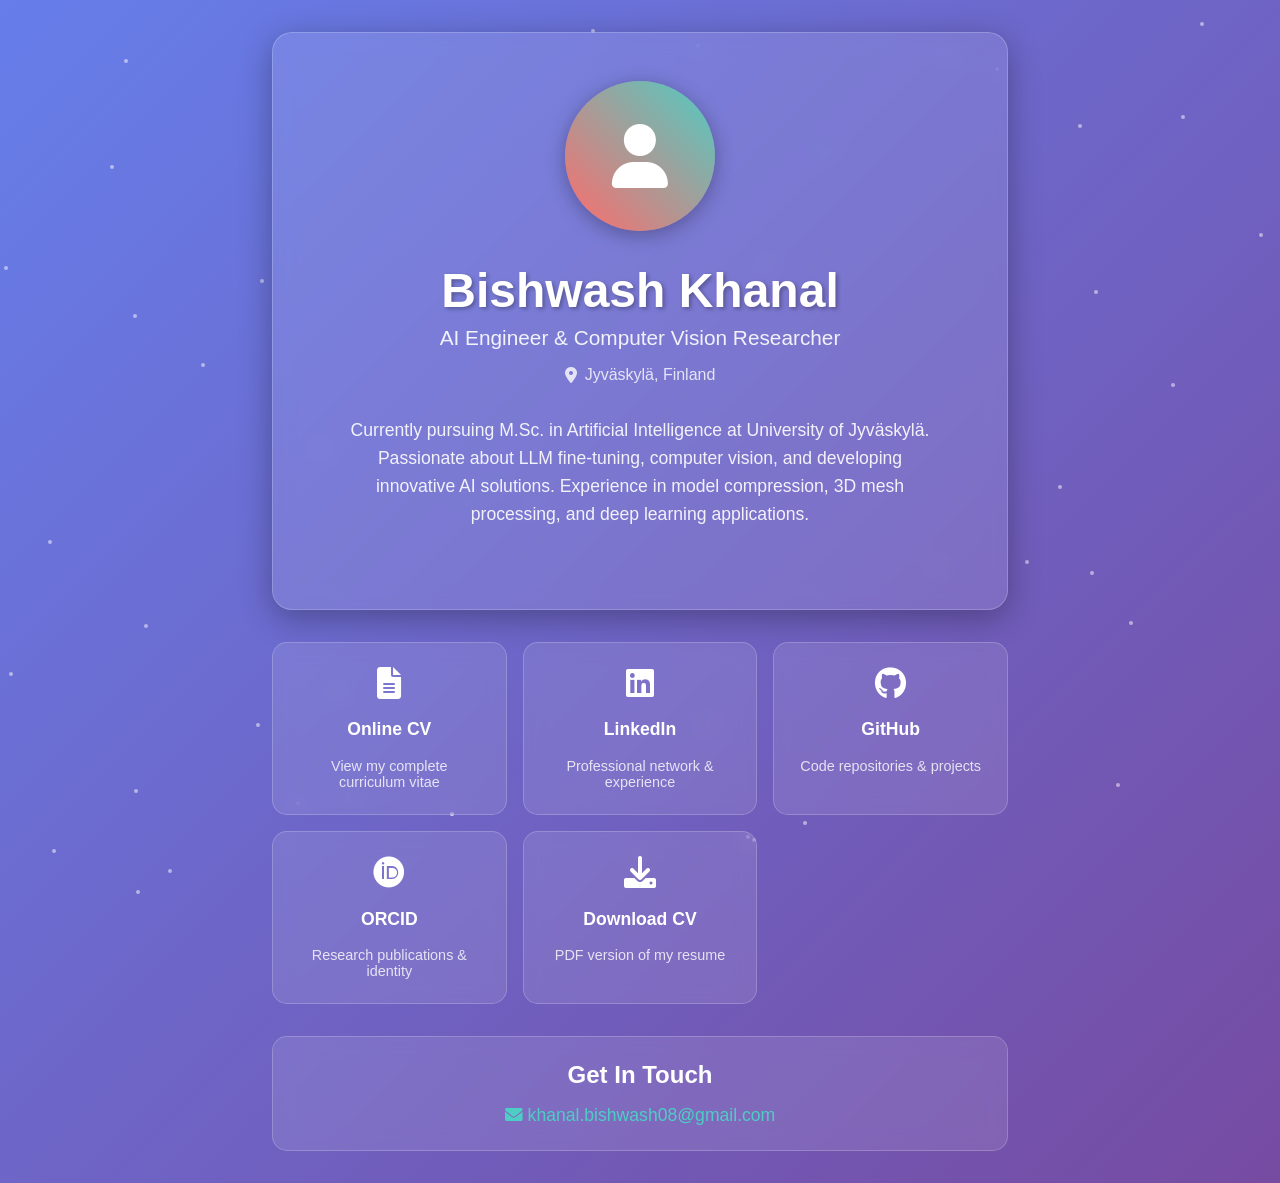
==== index.html @ d3402731 "added files for website" ====
<!DOCTYPE html>
<html lang="en">
<head>
    <meta charset="UTF-8">
    <meta name="viewport" content="width=device-width, initial-scale=1.0">
    <title>Bishwash Khanal - AI Engineer & Researcher</title>
    <link href="https://cdnjs.cloudflare.com/ajax/libs/font-awesome/6.0.0/css/all.min.css" rel="stylesheet">
    <style>
        * {
            margin: 0;
            padding: 0;
            box-sizing: border-box;
        }

        body {
            font-family: 'Segoe UI', Tahoma, Geneva, Verdana, sans-serif;
            background: linear-gradient(135deg, #667eea 0%, #764ba2 100%);
            min-height: 100vh;
            display: flex;
            align-items: center;
            justify-content: center;
            color: white;
        }

        .container {
            max-width: 800px;
            width: 90%;
            text-align: center;
            padding: 2rem;
        }

        .profile-section {
            background: rgba(255, 255, 255, 0.1);
            backdrop-filter: blur(10px);
            border-radius: 20px;
            padding: 3rem 2rem;
            border: 1px solid rgba(255, 255, 255, 0.2);
            box-shadow: 0 8px 32px rgba(0, 0, 0, 0.3);
            margin-bottom: 2rem;
            animation: fadeInUp 0.8s ease-out;
        }

        @keyframes fadeInUp {
            from {
                opacity: 0;
                transform: translateY(30px);
            }
            to {
                opacity: 1;
                transform: translateY(0);
            }
        }

        .profile-image {
            width: 150px;
            height: 150px;
            border-radius: 50%;
            margin: 0 auto 2rem;
            background: linear-gradient(45deg, #ff6b6b, #4ecdc4);
            display: flex;
            align-items: center;
            justify-content: center;
            font-size: 4rem;
            color: white;
            box-shadow: 0 4px 20px rgba(0, 0, 0, 0.3);
        }

        h1 {
            font-size: 3rem;
            margin-bottom: 0.5rem;
            font-weight: 700;
            text-shadow: 2px 2px 4px rgba(0, 0, 0, 0.3);
        }

        .title {
            font-size: 1.3rem;
            margin-bottom: 1rem;
            opacity: 0.9;
            font-weight: 300;
        }

        .location {
            font-size: 1rem;
            opacity: 0.8;
            margin-bottom: 2rem;
            display: flex;
            align-items: center;
            justify-content: center;
            gap: 0.5rem;
        }

        .description {
            font-size: 1.1rem;
            line-height: 1.6;
            margin-bottom: 2rem;
            opacity: 0.9;
            max-width: 600px;
            margin-left: auto;
            margin-right: auto;
        }

        .links-grid {
            display: grid;
            grid-template-columns: repeat(auto-fit, minmax(200px, 1fr));
            gap: 1rem;
            margin-top: 2rem;
        }

        .link-card {
            background: rgba(255, 255, 255, 0.1);
            backdrop-filter: blur(10px);
            border-radius: 15px;
            padding: 1.5rem;
            text-decoration: none;
            color: white;
            border: 1px solid rgba(255, 255, 255, 0.2);
            transition: all 0.3s ease;
            display: flex;
            flex-direction: column;
            align-items: center;
            gap: 0.8rem;
            position: relative;
            overflow: hidden;
        }

        .link-card::before {
            content: '';
            position: absolute;
            top: 0;
            left: -100%;
            width: 100%;
            height: 100%;
            background: linear-gradient(90deg, transparent, rgba(255, 255, 255, 0.1), transparent);
            transition: left 0.5s ease;
        }

        .link-card:hover::before {
            left: 100%;
        }

        .link-card:hover {
            transform: translateY(-5px);
            box-shadow: 0 12px 40px rgba(0, 0, 0, 0.4);
            border-color: rgba(255, 255, 255, 0.4);
        }

        .link-icon {
            font-size: 2rem;
            margin-bottom: 0.5rem;
        }

        .link-title {
            font-size: 1.1rem;
            font-weight: 600;
            margin-bottom: 0.3rem;
        }

        .link-description {
            font-size: 0.9rem;
            opacity: 0.8;
            text-align: center;
        }

        .contact-section {
            background: rgba(255, 255, 255, 0.1);
            backdrop-filter: blur(10px);
            border-radius: 15px;
            padding: 1.5rem;
            border: 1px solid rgba(255, 255, 255, 0.2);
            animation: fadeInUp 0.8s ease-out 0.2s both;
            margin-top: 2rem;
        }

        .contact-title {
            font-size: 1.5rem;
            margin-bottom: 1rem;
            font-weight: 600;
        }

        .email-link {
            color: #4ecdc4;
            text-decoration: none;
            font-size: 1.1rem;
            font-weight: 500;
            transition: color 0.3s ease;
        }

        .email-link:hover {
            color: #ff6b6b;
        }

        .particles {
            position: fixed;
            top: 0;
            left: 0;
            width: 100%;
            height: 100%;
            pointer-events: none;
            z-index: -1;
        }

        .particle {
            position: absolute;
            width: 4px;
            height: 4px;
            background: rgba(255, 255, 255, 0.5);
            border-radius: 50%;
            animation: float 6s infinite ease-in-out;
        }

        @keyframes float {
            0%, 100% { transform: translateY(0px) rotate(0deg); opacity: 1; }
            50% { transform: translateY(-20px) rotate(180deg); opacity: 0.5; }
        }

        @media (max-width: 768px) {
            h1 { font-size: 2.5rem; }
            .title { font-size: 1.1rem; }
            .profile-section { padding: 2rem 1.5rem; }
            .links-grid { grid-template-columns: 1fr; }
        }
    </style>
</head>
<body>
    <div class="particles" id="particles"></div>
    
    <div class="container">
        <div class="profile-section">
            <div class="profile-image">
                <i class="fas fa-user"></i>
            </div>
            <h1>Bishwash Khanal</h1>
            <div class="title">AI Engineer & Computer Vision Researcher</div>
            <div class="location">
                <i class="fas fa-map-marker-alt"></i>
                Jyväskylä, Finland
            </div>
            <div class="description">
                Currently pursuing M.Sc. in Artificial Intelligence at University of Jyväskylä. 
                Passionate about LLM fine-tuning, computer vision, and developing innovative AI solutions. 
                Experience in model compression, 3D mesh processing, and deep learning applications.
            </div>
        </div>

        <div class="links-grid">
            <a href="cv.html" class="link-card">
                <i class="fas fa-file-alt link-icon"></i>
                <div class="link-title">Online CV</div>
                <div class="link-description">View my complete curriculum vitae</div>
            </a>

            <a href="https://www.linkedin.com/in/khanal-bishwash/" class="link-card" target="_blank">
                <i class="fab fa-linkedin link-icon"></i>
                <div class="link-title">LinkedIn</div>
                <div class="link-description">Professional network & experience</div>
            </a>

            <a href="https://github.com/bkhanal-11" class="link-card" target="_blank">
                <i class="fab fa-github link-icon"></i>
                <div class="link-title">GitHub</div>
                <div class="link-description">Code repositories & projects</div>
            </a>

            <a href="https://orcid.org/0009-0008-6972-4660/" class="link-card" target="_blank">
                <i class="fab fa-orcid link-icon"></i>
                <div class="link-title">ORCID</div>
                <div class="link-description">Research publications & identity</div>
            </a>

            <a href="cv.pdf" class="link-card" download>
                <i class="fas fa-download link-icon"></i>
                <div class="link-title">Download CV</div>
                <div class="link-description">PDF version of my resume</div>
            </a>
        </div>

        <div class="contact-section">
            <div class="contact-title">Get In Touch</div>
            <a href="mailto:khanal.bishwash08@gmail.com" class="email-link">
                <i class="fas fa-envelope"></i> khanal.bishwash08@gmail.com
            </a>
        </div>
    </div>

    <script>
        // Create floating particles
        function createParticles() {
            const particlesContainer = document.getElementById('particles');
            const particleCount = 50;

            for (let i = 0; i < particleCount; i++) {
                const particle = document.createElement('div');
                particle.className = 'particle';
                particle.style.left = Math.random() * 100 + '%';
                particle.style.top = Math.random() * 100 + '%';
                particle.style.animationDelay = Math.random() * 6 + 's';
                particle.style.animationDuration = (Math.random() * 3 + 3) + 's';
                particlesContainer.appendChild(particle);
            }
        }

        // Add smooth scrolling and animations
        document.addEventListener('DOMContentLoaded', function() {
            createParticles();
            
            // Add hover effects to cards
            const cards = document.querySelectorAll('.link-card');
            cards.forEach(card => {
                card.addEventListener('mouseenter', function() {
                    this.style.transform = 'translateY(-8px) scale(1.02)';
                });
                
                card.addEventListener('mouseleave', function() {
                    this.style.transform = 'translateY(0) scale(1)';
                });
            });
        });
    </script>
</body>
</html>
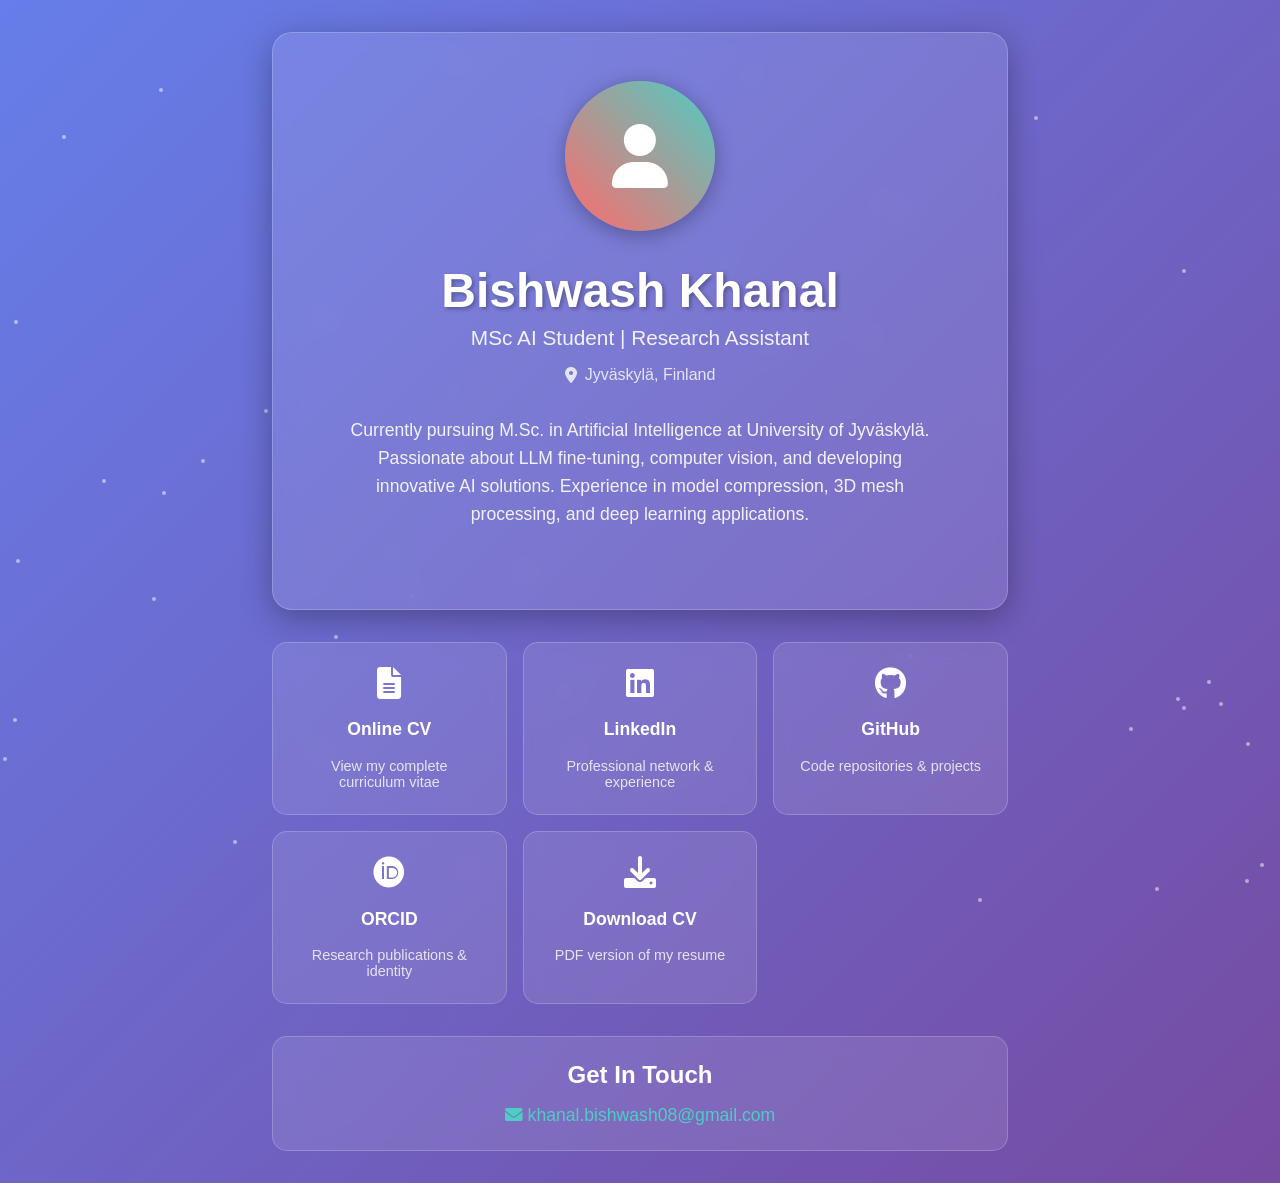
==== commit 1d47f600: "update as of jan26" ====
--- a/index.html
+++ b/index.html
@@ -230,7 +230,7 @@
                 <i class="fas fa-user"></i>
             </div>
             <h1>Bishwash Khanal</h1>
-            <div class="title">AI Engineer & Computer Vision Researcher</div>
+            <div class="title">MSc AI Student | Research Assistant</div>
             <div class="location">
                 <i class="fas fa-map-marker-alt"></i>
                 Jyväskylä, Finland
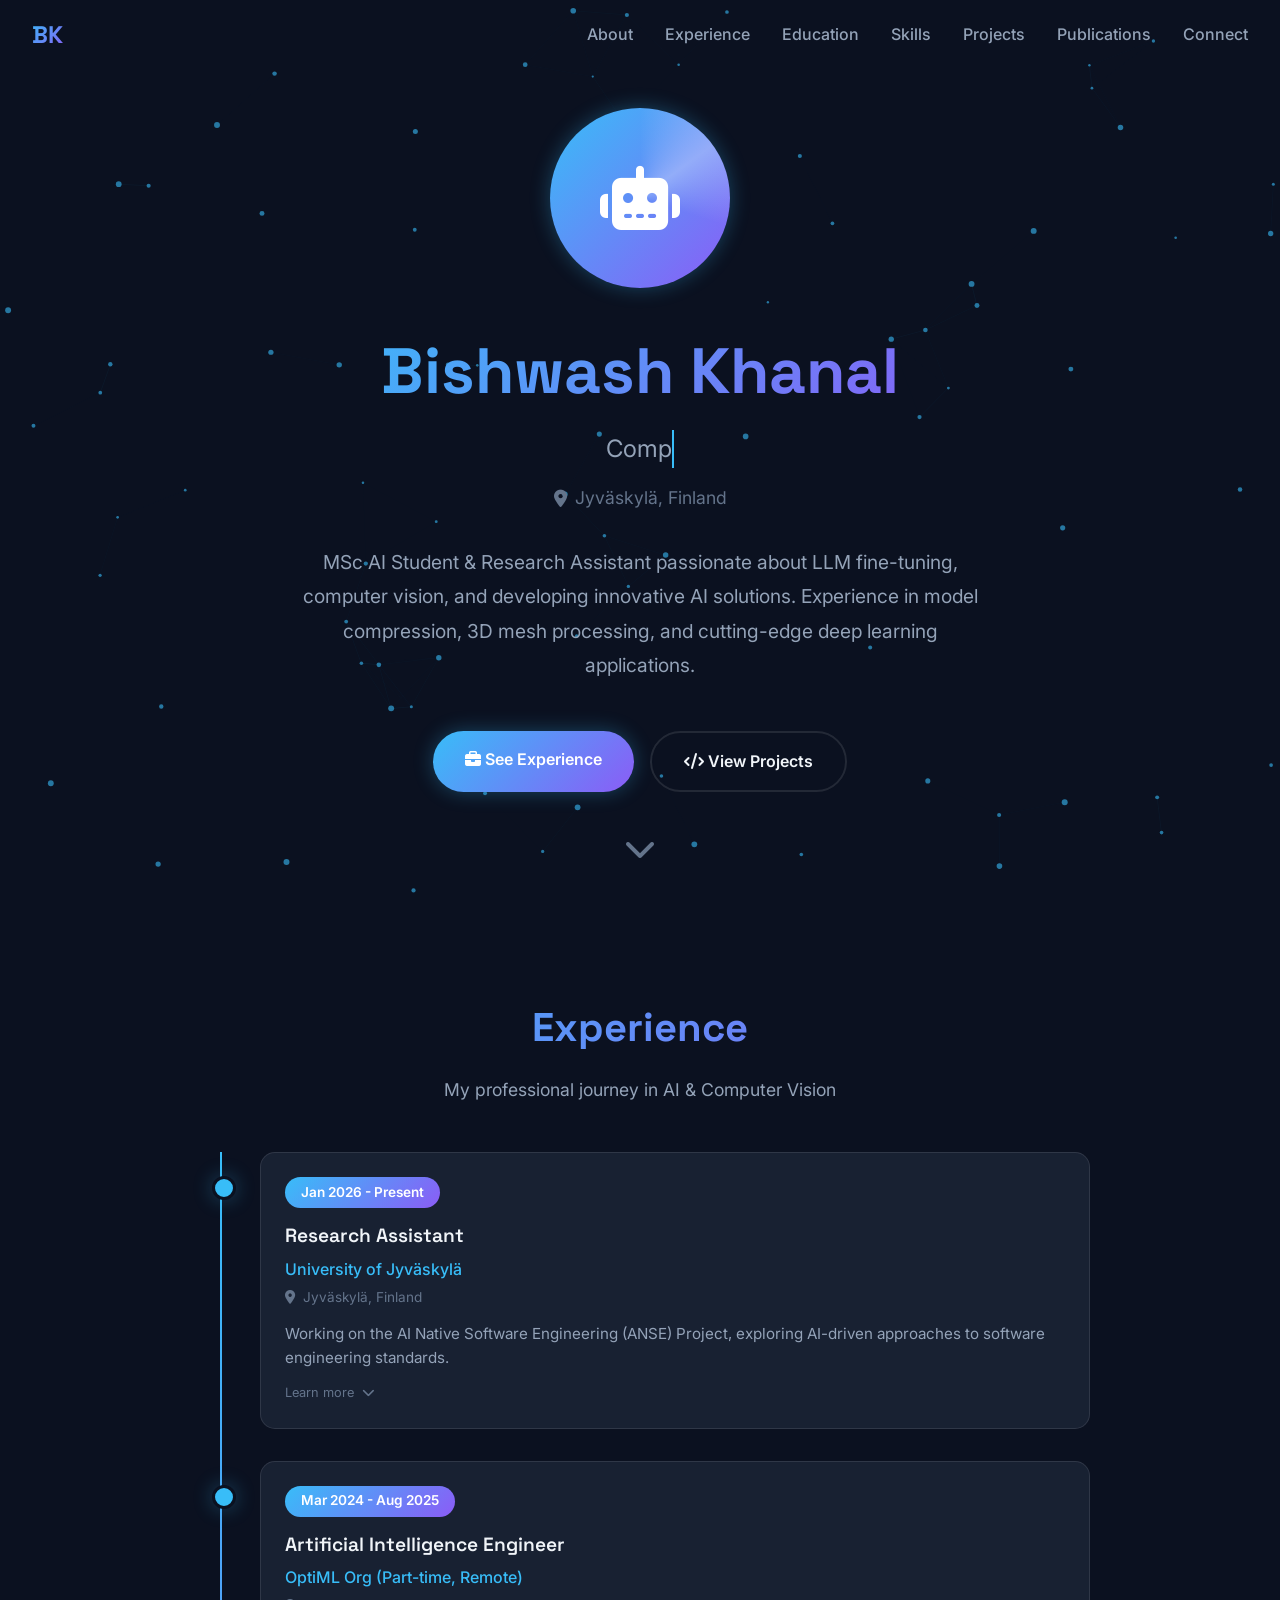
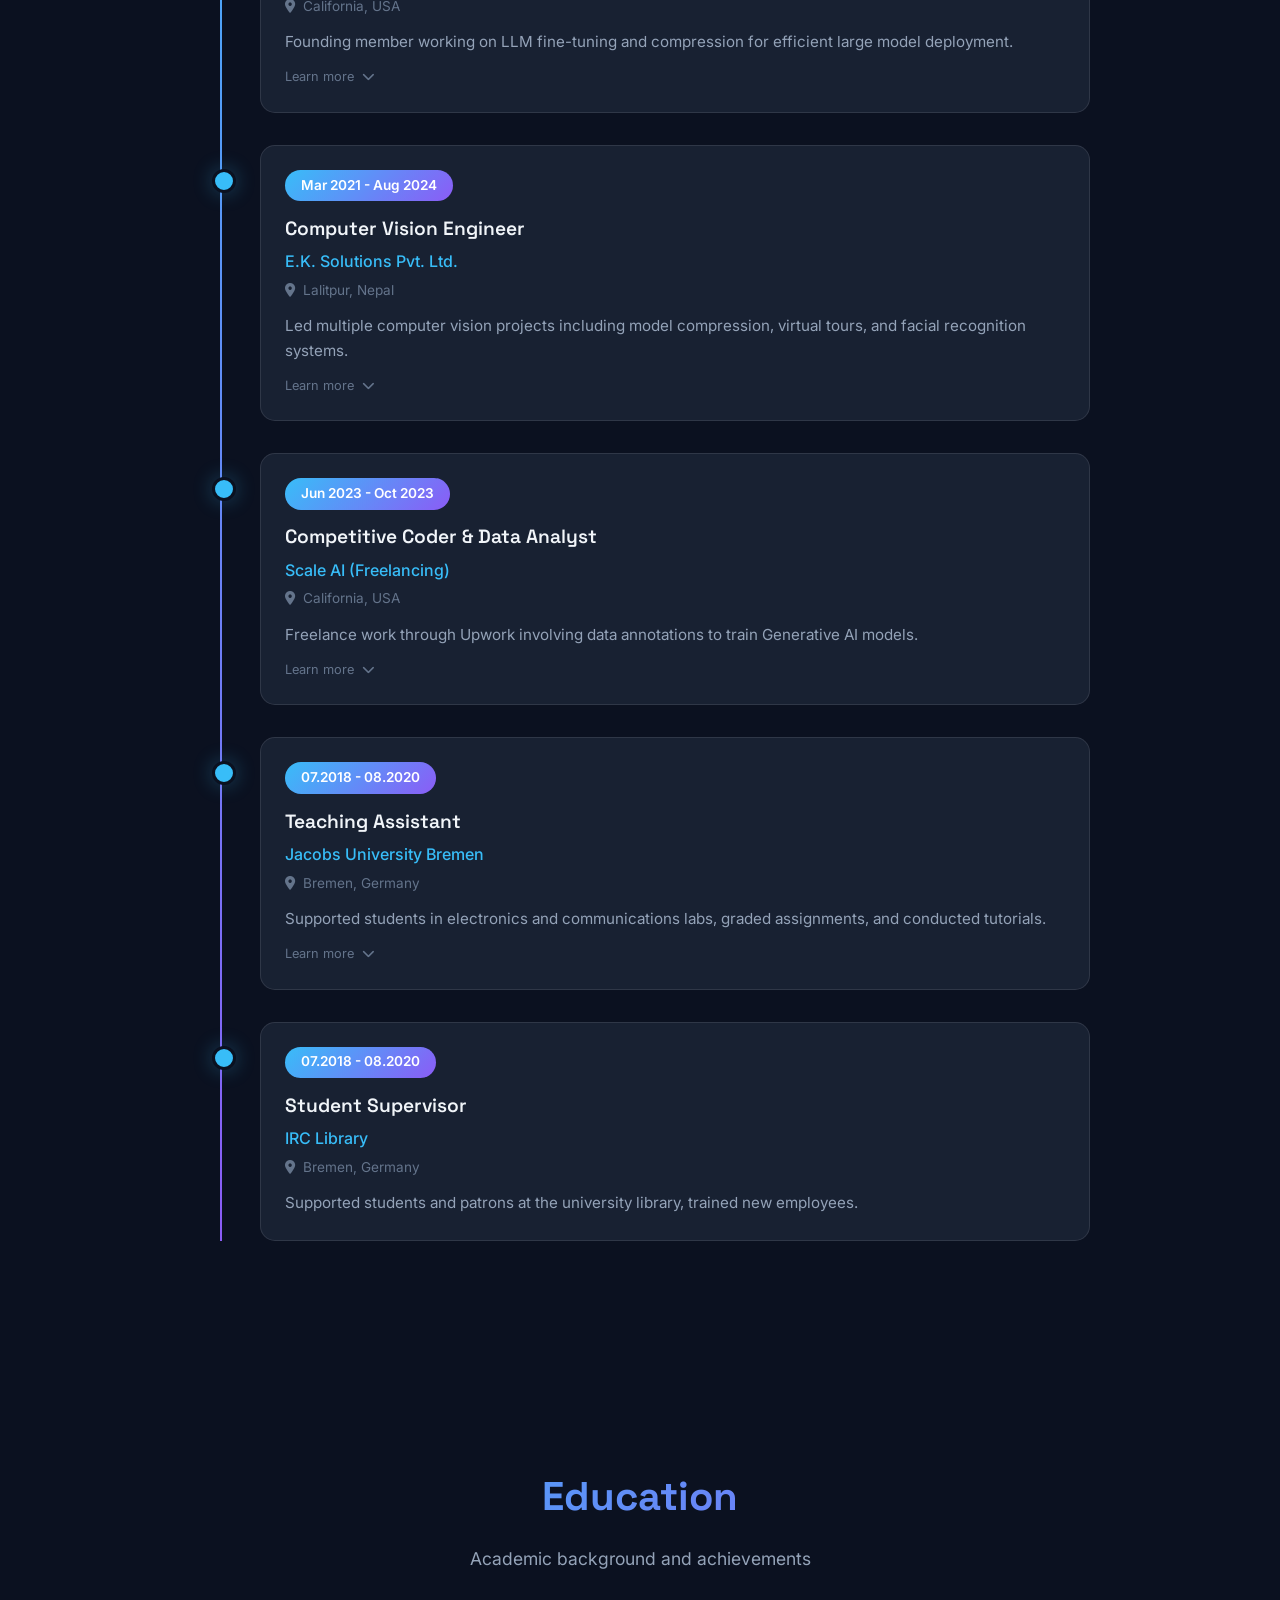
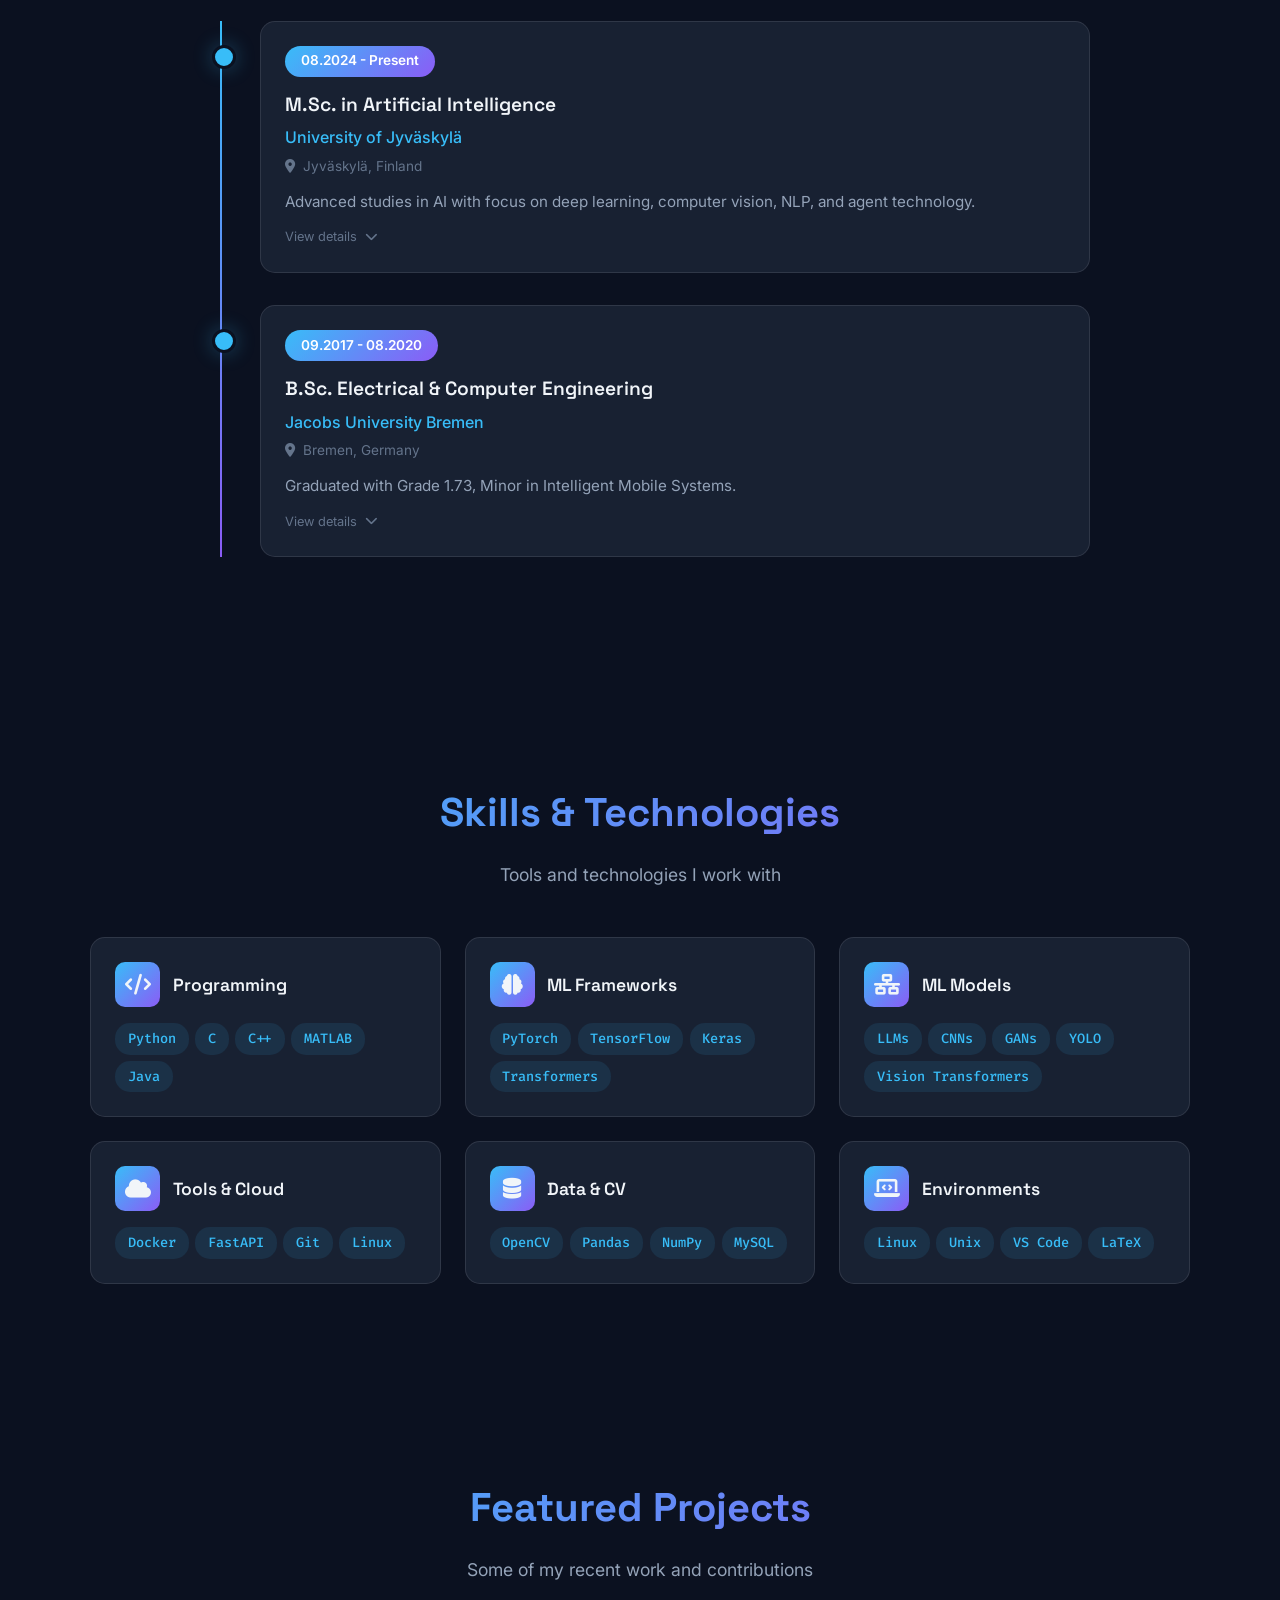
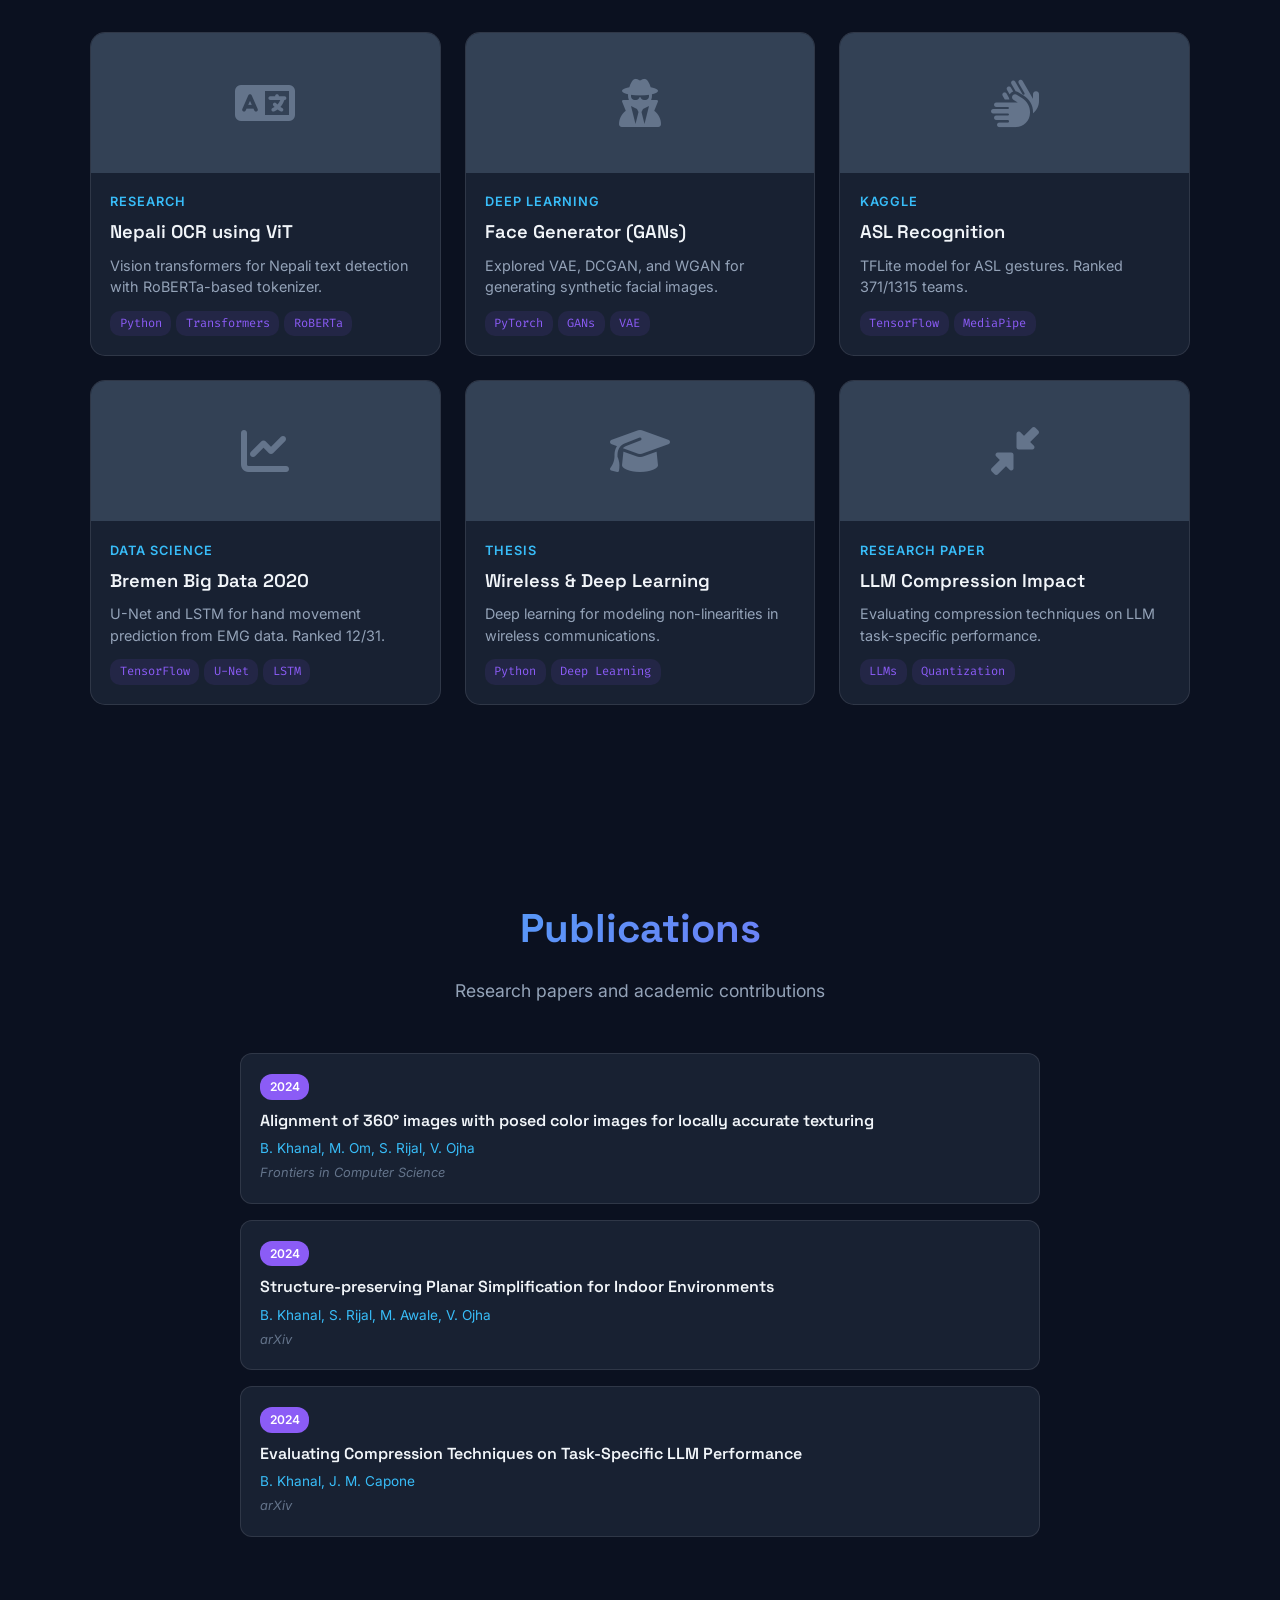
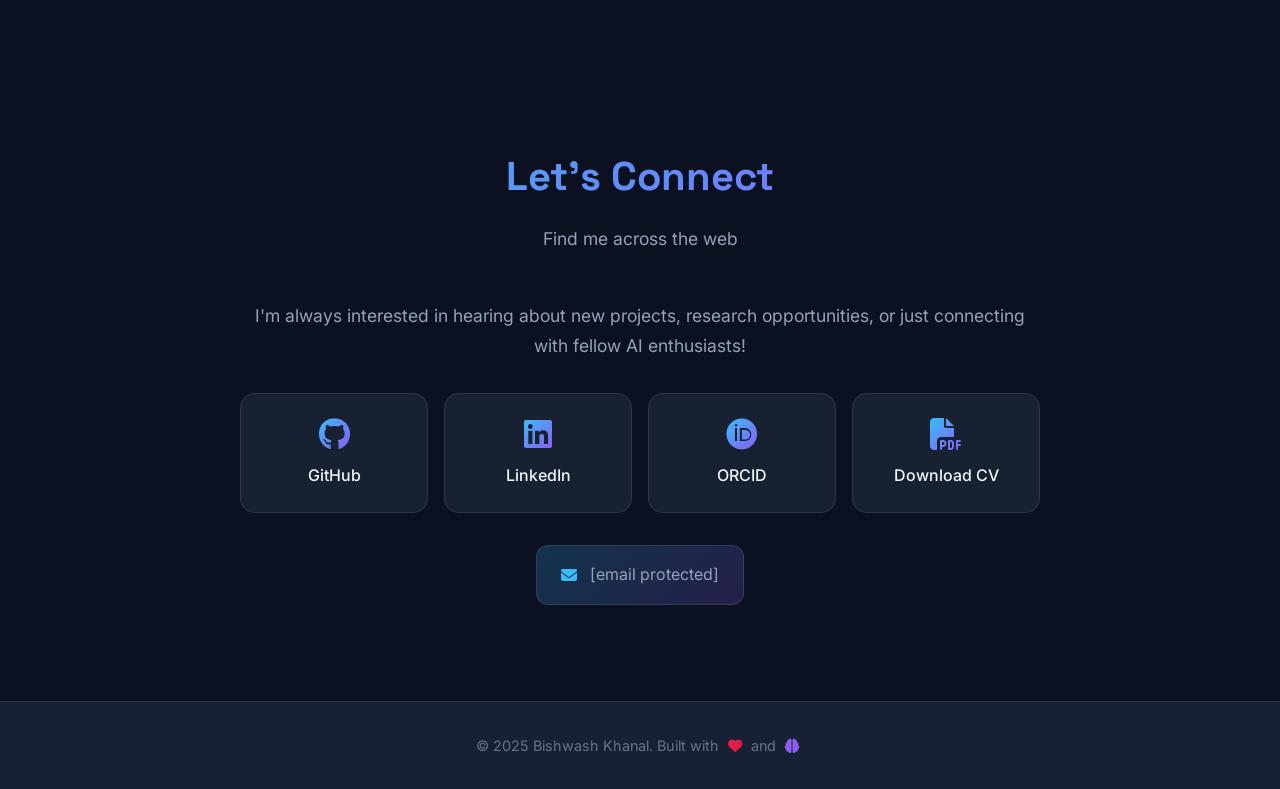
==== commit f24ab943: "new look" ====
--- a/index.html
+++ b/index.html
@@ -3,8 +3,9 @@
 <head>
     <meta charset="UTF-8">
     <meta name="viewport" content="width=device-width, initial-scale=1.0">
-    <title>Bishwash Khanal - AI Engineer & Researcher</title>
-    <link href="https://cdnjs.cloudflare.com/ajax/libs/font-awesome/6.0.0/css/all.min.css" rel="stylesheet">
+    <title>Bishwash Khanal | AI Engineer & Researcher</title>
+    <link href="https://cdnjs.cloudflare.com/ajax/libs/font-awesome/6.4.0/css/all.min.css" rel="stylesheet">
+    <link href="https://fonts.googleapis.com/css2?family=Inter:wght@300;400;500;600;700;800&family=Space+Grotesk:wght@400;500;600;700&family=Fira+Code:wght@400;500&display=swap" rel="stylesheet">
     <style>
         * {
             margin: 0;
@@ -12,309 +13,1895 @@
             box-sizing: border-box;
         }
 
+        :root {
+            --bg-primary: #0b1120;
+            --bg-secondary: #1e293b;
+            --bg-tertiary: #334155;
+            --accent-primary: #38bdf8;
+            --accent-secondary: #8b5cf6;
+            --accent-gradient: linear-gradient(135deg, #38bdf8 0%, #8b5cf6 100%);
+            --text-primary: #f1f5f9;
+            --text-secondary: #94a3b8;
+            --text-muted: #64748b;
+            --glass-bg: rgba(30, 41, 59, 0.7);
+            --glass-border: rgba(255, 255, 255, 0.1);
+            --glow-primary: 0 0 20px rgba(56, 189, 248, 0.3);
+            --glow-secondary: 0 0 20px rgba(139, 92, 246, 0.3);
+        }
+
+        html {
+            scroll-behavior: smooth;
+        }
+
         body {
-            font-family: 'Segoe UI', Tahoma, Geneva, Verdana, sans-serif;
-            background: linear-gradient(135deg, #667eea 0%, #764ba2 100%);
+            font-family: 'Inter', sans-serif;
+            background: var(--bg-primary);
+            color: var(--text-primary);
+            overflow-x: hidden;
+            line-height: 1.6;
+        }
+
+        /* Particle Canvas */
+        #particles-canvas {
+            position: fixed;
+            top: 0;
+            left: 0;
+            width: 100%;
+            height: 100%;
+            z-index: 0;
+            pointer-events: none;
+        }
+
+        /* Navigation */
+        .navbar {
+            position: fixed;
+            top: 0;
+            left: 0;
+            width: 100%;
+            padding: 1rem 2rem;
+            z-index: 1000;
+            transition: all 0.3s ease;
+            display: flex;
+            justify-content: space-between;
+            align-items: center;
+        }
+
+        .navbar.scrolled {
+            background: var(--glass-bg);
+            backdrop-filter: blur(20px);
+            border-bottom: 1px solid var(--glass-border);
+            padding: 0.8rem 2rem;
+        }
+
+        .nav-logo {
+            font-family: 'Space Grotesk', sans-serif;
+            font-size: 1.5rem;
+            font-weight: 700;
+            background: var(--accent-gradient);
+            -webkit-background-clip: text;
+            -webkit-text-fill-color: transparent;
+            background-clip: text;
+            text-decoration: none;
+        }
+
+        .nav-links {
+            display: flex;
+            gap: 2rem;
+            list-style: none;
+        }
+
+        .nav-links a {
+            color: var(--text-secondary);
+            text-decoration: none;
+            font-weight: 500;
+            transition: all 0.3s ease;
+            position: relative;
+        }
+
+        .nav-links a::after {
+            content: '';
+            position: absolute;
+            bottom: -5px;
+            left: 0;
+            width: 0;
+            height: 2px;
+            background: var(--accent-gradient);
+            transition: width 0.3s ease;
+        }
+
+        .nav-links a:hover {
+            color: var(--text-primary);
+        }
+
+        .nav-links a:hover::after {
+            width: 100%;
+        }
+
+        .nav-toggle {
+            display: none;
+            flex-direction: column;
+            gap: 5px;
+            cursor: pointer;
+            padding: 10px;
+        }
+
+        .nav-toggle span {
+            width: 25px;
+            height: 2px;
+            background: var(--text-primary);
+            transition: all 0.3s ease;
+        }
+
+        /* Hero Section */
+        .hero {
             min-height: 100vh;
             display: flex;
             align-items: center;
             justify-content: center;
-            color: white;
-        }
-
-        .container {
-            max-width: 800px;
-            width: 90%;
+            position: relative;
+            padding: 2rem;
+        }
+
+        .hero-content {
             text-align: center;
-            padding: 2rem;
-        }
-
-        .profile-section {
-            background: rgba(255, 255, 255, 0.1);
-            backdrop-filter: blur(10px);
-            border-radius: 20px;
-            padding: 3rem 2rem;
-            border: 1px solid rgba(255, 255, 255, 0.2);
-            box-shadow: 0 8px 32px rgba(0, 0, 0, 0.3);
-            margin-bottom: 2rem;
-            animation: fadeInUp 0.8s ease-out;
-        }
-
-        @keyframes fadeInUp {
-            from {
-                opacity: 0;
-                transform: translateY(30px);
-            }
-            to {
-                opacity: 1;
-                transform: translateY(0);
-            }
-        }
-
-        .profile-image {
-            width: 150px;
-            height: 150px;
+            z-index: 10;
+            max-width: 900px;
+        }
+
+        .hero-avatar {
+            width: 180px;
+            height: 180px;
             border-radius: 50%;
             margin: 0 auto 2rem;
-            background: linear-gradient(45deg, #ff6b6b, #4ecdc4);
+            background: var(--accent-gradient);
             display: flex;
             align-items: center;
             justify-content: center;
             font-size: 4rem;
             color: white;
-            box-shadow: 0 4px 20px rgba(0, 0, 0, 0.3);
-        }
-
-        h1 {
-            font-size: 3rem;
+            box-shadow: var(--glow-primary);
+            animation: float 6s ease-in-out infinite;
+            position: relative;
+            overflow: hidden;
+        }
+
+        .hero-avatar::before {
+            content: '';
+            position: absolute;
+            top: -50%;
+            left: -50%;
+            width: 200%;
+            height: 200%;
+            background: conic-gradient(from 0deg, transparent, rgba(255,255,255,0.3), transparent 30%);
+            animation: rotate 4s linear infinite;
+        }
+
+        @keyframes float {
+            0%, 100% { transform: translateY(0px); }
+            50% { transform: translateY(-20px); }
+        }
+
+        @keyframes rotate {
+            100% { transform: rotate(360deg); }
+        }
+
+        .hero-name {
+            font-family: 'Space Grotesk', sans-serif;
+            font-size: 4rem;
+            font-weight: 700;
             margin-bottom: 0.5rem;
-            font-weight: 700;
-            text-shadow: 2px 2px 4px rgba(0, 0, 0, 0.3);
-        }
-
-        .title {
-            font-size: 1.3rem;
+            background: var(--accent-gradient);
+            -webkit-background-clip: text;
+            -webkit-text-fill-color: transparent;
+            background-clip: text;
+        }
+
+        .hero-typing {
+            font-size: 1.5rem;
+            color: var(--text-secondary);
             margin-bottom: 1rem;
-            opacity: 0.9;
-            font-weight: 300;
-        }
-
-        .location {
-            font-size: 1rem;
-            opacity: 0.8;
-            margin-bottom: 2rem;
+            min-height: 2rem;
+        }
+
+        .typing-text {
+            display: inline-block;
+            border-right: 2px solid var(--accent-primary);
+            animation: blink 0.7s step-end infinite;
+        }
+
+        @keyframes blink {
+            50% { border-color: transparent; }
+        }
+
+        .hero-location {
             display: flex;
             align-items: center;
             justify-content: center;
             gap: 0.5rem;
-        }
-
-        .description {
+            color: var(--text-muted);
+            margin-bottom: 2rem;
             font-size: 1.1rem;
-            line-height: 1.6;
+        }
+
+        .hero-description {
+            font-size: 1.2rem;
+            color: var(--text-secondary);
+            max-width: 700px;
+            margin: 0 auto 3rem;
+            line-height: 1.8;
+        }
+
+        .hero-buttons {
+            display: flex;
+            gap: 1rem;
+            justify-content: center;
+            flex-wrap: wrap;
+        }
+
+        .btn {
+            padding: 1rem 2rem;
+            border-radius: 50px;
+            font-weight: 600;
+            text-decoration: none;
+            transition: all 0.3s ease;
+            cursor: pointer;
+            border: none;
+            font-size: 1rem;
+        }
+
+        .btn-primary {
+            background: var(--accent-gradient);
+            color: white;
+            box-shadow: var(--glow-primary);
+        }
+
+        .btn-primary:hover {
+            transform: translateY(-3px);
+            box-shadow: 0 0 30px rgba(56, 189, 248, 0.5);
+        }
+
+        .btn-secondary {
+            background: transparent;
+            color: var(--text-primary);
+            border: 2px solid var(--glass-border);
+        }
+
+        .btn-secondary:hover {
+            border-color: var(--accent-primary);
+            background: rgba(56, 189, 248, 0.1);
+        }
+
+        .scroll-indicator {
+            position: absolute;
+            bottom: 2rem;
+            left: 50%;
+            transform: translateX(-50%);
+            animation: bounce 2s infinite;
+        }
+
+        .scroll-indicator i {
+            font-size: 2rem;
+            color: var(--text-muted);
+        }
+
+        @keyframes bounce {
+            0%, 20%, 50%, 80%, 100% { transform: translateX(-50%) translateY(0); }
+            40% { transform: translateX(-50%) translateY(-10px); }
+            60% { transform: translateX(-50%) translateY(-5px); }
+        }
+
+        /* Section Styles */
+        section {
+            padding: 6rem 2rem;
+            max-width: 1200px;
+            margin: 0 auto;
+        }
+
+        .section-header {
+            text-align: center;
+            margin-bottom: 3rem;
+        }
+
+        .section-title {
+            font-family: 'Space Grotesk', sans-serif;
+            font-size: 2.5rem;
+            font-weight: 700;
+            margin-bottom: 1rem;
+            background: var(--accent-gradient);
+            -webkit-background-clip: text;
+            -webkit-text-fill-color: transparent;
+            background-clip: text;
+        }
+
+        .section-subtitle {
+            color: var(--text-secondary);
+            font-size: 1.1rem;
+        }
+
+        /* Experience Timeline */
+        .timeline-container {
+            position: relative;
+            max-width: 900px;
+            margin: 0 auto;
+        }
+
+        .timeline-line {
+            position: absolute;
+            left: 30px;
+            top: 0;
+            bottom: 0;
+            width: 2px;
+            background: var(--accent-gradient);
+        }
+
+        .timeline-item {
+            position: relative;
             margin-bottom: 2rem;
-            opacity: 0.9;
-            max-width: 600px;
-            margin-left: auto;
-            margin-right: auto;
-        }
-
-        .links-grid {
-            display: grid;
-            grid-template-columns: repeat(auto-fit, minmax(200px, 1fr));
-            gap: 1rem;
-            margin-top: 2rem;
-        }
-
-        .link-card {
-            background: rgba(255, 255, 255, 0.1);
-            backdrop-filter: blur(10px);
+            padding-left: 70px;
+            opacity: 0;
+            transform: translateX(-30px);
+            transition: all 0.6s ease;
+        }
+
+        .timeline-item.visible {
+            opacity: 1;
+            transform: translateX(0);
+        }
+
+        .timeline-item::before {
+            content: '';
+            position: absolute;
+            left: 22px;
+            top: 1.5rem;
+            width: 18px;
+            height: 18px;
+            border-radius: 50%;
+            background: var(--accent-primary);
+            border: 3px solid var(--bg-primary);
+            box-shadow: var(--glow-primary);
+            z-index: 10;
+        }
+
+        .timeline-card {
+            background: var(--glass-bg);
+            border: 1px solid var(--glass-border);
             border-radius: 15px;
             padding: 1.5rem;
-            text-decoration: none;
+            transition: all 0.3s ease;
+            cursor: pointer;
+        }
+
+        .timeline-card:hover {
+            transform: translateY(-3px);
+            border-color: var(--accent-primary);
+            box-shadow: var(--glow-primary);
+        }
+
+        .timeline-date {
+            display: inline-block;
+            background: var(--accent-gradient);
             color: white;
-            border: 1px solid rgba(255, 255, 255, 0.2);
+            padding: 0.3rem 1rem;
+            border-radius: 20px;
+            font-size: 0.85rem;
+            font-weight: 600;
+            margin-bottom: 0.8rem;
+        }
+
+        .timeline-role {
+            font-family: 'Space Grotesk', sans-serif;
+            font-size: 1.2rem;
+            font-weight: 600;
+            color: var(--text-primary);
+            margin-bottom: 0.3rem;
+        }
+
+        .timeline-company {
+            color: var(--accent-primary);
+            font-weight: 500;
+            margin-bottom: 0.3rem;
+        }
+
+        .timeline-location {
+            color: var(--text-muted);
+            font-size: 0.85rem;
+            margin-bottom: 0.8rem;
+            display: flex;
+            align-items: center;
+            gap: 0.5rem;
+        }
+
+        .timeline-description {
+            color: var(--text-secondary);
+            font-size: 0.95rem;
+            line-height: 1.6;
+        }
+
+        .timeline-details {
+            max-height: 0;
+            overflow: hidden;
+            transition: max-height 0.5s ease;
+        }
+
+        .timeline-item.expanded .timeline-details {
+            max-height: 400px;
+        }
+
+        .timeline-details-content {
+            margin-top: 1rem;
+            padding-top: 1rem;
+            border-top: 1px solid var(--glass-border);
+        }
+
+        .timeline-details h4 {
+            color: var(--accent-primary);
+            margin-bottom: 0.5rem;
+            font-size: 0.9rem;
+        }
+
+        .timeline-details ul {
+            list-style: none;
+            margin-bottom: 0.5rem;
+        }
+
+        .timeline-details li {
+            color: var(--text-secondary);
+            padding: 0.2rem 0;
+            padding-left: 1rem;
+            position: relative;
+            font-size: 0.9rem;
+        }
+
+        .timeline-details li::before {
+            content: '▹';
+            position: absolute;
+            left: 0;
+            color: var(--accent-primary);
+        }
+
+        .expand-hint {
+            color: var(--text-muted);
+            font-size: 0.8rem;
+            margin-top: 0.8rem;
+            display: flex;
+            align-items: center;
+            gap: 0.5rem;
+        }
+
+        .timeline-item.expanded .expand-hint i {
+            transform: rotate(180deg);
+        }
+
+        /* Skills Section */
+        .skills-grid {
+            display: grid;
+            grid-template-columns: repeat(auto-fit, minmax(280px, 1fr));
+            gap: 1.5rem;
+            max-width: 1100px;
+            margin: 0 auto;
+        }
+
+        .skill-category {
+            background: var(--glass-bg);
+            border: 1px solid var(--glass-border);
+            border-radius: 15px;
+            padding: 1.5rem;
             transition: all 0.3s ease;
+        }
+
+        .skill-category:hover {
+            transform: translateY(-3px);
+            border-color: var(--accent-secondary);
+            box-shadow: var(--glow-secondary);
+        }
+
+        .skill-category-header {
             display: flex;
-            flex-direction: column;
             align-items: center;
             gap: 0.8rem;
+            margin-bottom: 1rem;
+        }
+
+        .skill-icon {
+            width: 45px;
+            height: 45px;
+            border-radius: 10px;
+            background: var(--accent-gradient);
+            display: flex;
+            align-items: center;
+            justify-content: center;
+            font-size: 1.3rem;
+        }
+
+        .skill-category-title {
+            font-family: 'Space Grotesk', sans-serif;
+            font-size: 1.1rem;
+            font-weight: 600;
+        }
+
+        .skill-tags {
+            display: flex;
+            flex-wrap: wrap;
+            gap: 0.4rem;
+        }
+
+        .skill-tag {
+            background: rgba(56, 189, 248, 0.1);
+            color: var(--accent-primary);
+            padding: 0.3rem 0.8rem;
+            border-radius: 15px;
+            font-size: 0.85rem;
+            font-weight: 500;
+            font-family: 'Fira Code', monospace;
+            transition: all 0.3s ease;
+            cursor: default;
+        }
+
+        .skill-tag:hover {
+            background: var(--accent-primary);
+            color: var(--bg-primary);
+            transform: scale(1.05);
+        }
+
+        /* Projects Section */
+        .projects-grid {
+            display: grid;
+            grid-template-columns: repeat(auto-fit, minmax(320px, 1fr));
+            gap: 1.5rem;
+            max-width: 1100px;
+            margin: 0 auto;
+        }
+
+        .project-card {
+            background: var(--glass-bg);
+            border: 1px solid var(--glass-border);
+            border-radius: 15px;
+            overflow: hidden;
+            transition: all 0.4s ease;
+            cursor: pointer;
+            position: relative;
+        }
+
+        .project-card:hover {
+            transform: translateY(-5px) rotateX(2deg);
+            border-color: var(--accent-primary);
+            box-shadow: var(--glow-primary);
+        }
+
+        .project-image {
+            height: 140px;
+            background: var(--bg-tertiary);
+            display: flex;
+            align-items: center;
+            justify-content: center;
+            font-size: 3rem;
+            color: var(--text-muted);
             position: relative;
             overflow: hidden;
         }
 
-        .link-card::before {
+        .project-image::before {
             content: '';
             position: absolute;
             top: 0;
             left: -100%;
             width: 100%;
             height: 100%;
-            background: linear-gradient(90deg, transparent, rgba(255, 255, 255, 0.1), transparent);
+            background: linear-gradient(90deg, transparent, rgba(255,255,255,0.1), transparent);
             transition: left 0.5s ease;
         }
 
-        .link-card:hover::before {
+        .project-card:hover .project-image::before {
             left: 100%;
         }
 
-        .link-card:hover {
+        .project-content {
+            padding: 1.2rem;
+        }
+
+        .project-type {
+            color: var(--accent-primary);
+            font-size: 0.8rem;
+            font-weight: 600;
+            text-transform: uppercase;
+            letter-spacing: 1px;
+            margin-bottom: 0.3rem;
+        }
+
+        .project-title {
+            font-family: 'Space Grotesk', sans-serif;
+            font-size: 1.15rem;
+            font-weight: 600;
+            margin-bottom: 0.5rem;
+            color: var(--text-primary);
+        }
+
+        .project-description {
+            color: var(--text-secondary);
+            font-size: 0.9rem;
+            line-height: 1.5;
+            margin-bottom: 0.8rem;
+        }
+
+        .project-tech {
+            display: flex;
+            flex-wrap: wrap;
+            gap: 0.3rem;
+        }
+
+        .project-tech span {
+            background: rgba(139, 92, 246, 0.1);
+            color: var(--accent-secondary);
+            padding: 0.2rem 0.6rem;
+            border-radius: 10px;
+            font-size: 0.75rem;
+            font-family: 'Fira Code', monospace;
+        }
+
+        /* Publications Section */
+        .publications-list {
+            max-width: 800px;
+            margin: 0 auto;
+        }
+
+        .publication-card {
+            background: var(--glass-bg);
+            border: 1px solid var(--glass-border);
+            border-radius: 12px;
+            padding: 1.2rem;
+            margin-bottom: 1rem;
+            transition: all 0.3s ease;
+            cursor: pointer;
+        }
+
+        .publication-card:hover {
+            border-color: var(--accent-primary);
+            transform: translateX(5px);
+            box-shadow: var(--glow-primary);
+        }
+
+        .publication-year {
+            display: inline-block;
+            background: var(--accent-secondary);
+            color: white;
+            padding: 0.2rem 0.6rem;
+            border-radius: 12px;
+            font-size: 0.75rem;
+            font-weight: 600;
+            margin-bottom: 0.5rem;
+        }
+
+        .publication-title {
+            font-family: 'Space Grotesk', sans-serif;
+            font-size: 1rem;
+            font-weight: 600;
+            color: var(--text-primary);
+            margin-bottom: 0.3rem;
+            text-decoration: none;
+            transition: color 0.3s ease;
+        }
+
+        .publication-title:hover {
+            color: var(--accent-primary);
+        }
+
+        .publication-authors {
+            color: var(--accent-primary);
+            font-size: 0.85rem;
+            margin-bottom: 0.2rem;
+        }
+
+        .publication-venue {
+            color: var(--text-muted);
+            font-size: 0.8rem;
+            font-style: italic;
+        }
+
+        /* Connect Section - Fun Links */
+        .connect-section {
+            max-width: 800px;
+            margin: 0 auto;
+            text-align: center;
+        }
+
+        .connect-message {
+            font-size: 1.1rem;
+            color: var(--text-secondary);
+            margin-bottom: 2rem;
+            line-height: 1.7;
+        }
+
+        .fun-links-grid {
+            display: grid;
+            grid-template-columns: repeat(auto-fit, minmax(180px, 1fr));
+            gap: 1rem;
+            margin-bottom: 2rem;
+        }
+
+        .fun-link-card {
+            background: var(--glass-bg);
+            border: 1px solid var(--glass-border);
+            border-radius: 15px;
+            padding: 1.5rem 1rem;
+            text-decoration: none;
+            color: var(--text-primary);
+            transition: all 0.3s ease;
+            display: flex;
+            flex-direction: column;
+            align-items: center;
+            gap: 0.8rem;
+        }
+
+        .fun-link-card:hover {
             transform: translateY(-5px);
-            box-shadow: 0 12px 40px rgba(0, 0, 0, 0.4);
-            border-color: rgba(255, 255, 255, 0.4);
-        }
-
-        .link-icon {
+            border-color: var(--accent-primary);
+            box-shadow: var(--glow-primary);
+        }
+
+        .fun-link-card i {
             font-size: 2rem;
-            margin-bottom: 0.5rem;
-        }
-
-        .link-title {
-            font-size: 1.1rem;
-            font-weight: 600;
-            margin-bottom: 0.3rem;
-        }
-
-        .link-description {
+            background: var(--accent-gradient);
+            -webkit-background-clip: text;
+            -webkit-text-fill-color: transparent;
+            background-clip: text;
+        }
+
+        .fun-link-card span {
+            font-weight: 500;
+        }
+
+        .email-highlight {
+            background: linear-gradient(135deg, rgba(56, 189, 248, 0.2), rgba(139, 92, 246, 0.2));
+            border: 1px solid var(--glass-border);
+            border-radius: 12px;
+            padding: 1rem 1.5rem;
+            display: inline-flex;
+            align-items: center;
+            gap: 0.8rem;
+            color: var(--text-secondary);
+            text-decoration: none;
+            transition: all 0.3s ease;
+        }
+
+        .email-highlight:hover {
+            background: var(--glass-bg);
+            border-color: var(--accent-primary);
+            color: var(--text-primary);
+        }
+
+        .email-highlight i {
+            color: var(--accent-primary);
+        }
+
+        /* Footer */
+        footer {
+            background: var(--glass-bg);
+            border-top: 1px solid var(--glass-border);
+            padding: 2rem 2rem;
+            text-align: center;
+        }
+
+        .footer-text {
+            color: var(--text-muted);
             font-size: 0.9rem;
-            opacity: 0.8;
-            text-align: center;
-        }
-
-        .contact-section {
-            background: rgba(255, 255, 255, 0.1);
-            backdrop-filter: blur(10px);
-            border-radius: 15px;
-            padding: 1.5rem;
-            border: 1px solid rgba(255, 255, 255, 0.2);
-            animation: fadeInUp 0.8s ease-out 0.2s both;
-            margin-top: 2rem;
-        }
-
-        .contact-title {
-            font-size: 1.5rem;
-            margin-bottom: 1rem;
-            font-weight: 600;
-        }
-
-        .email-link {
-            color: #4ecdc4;
-            text-decoration: none;
-            font-size: 1.1rem;
-            font-weight: 500;
-            transition: color 0.3s ease;
-        }
-
-        .email-link:hover {
-            color: #ff6b6b;
-        }
-
-        .particles {
+        }
+
+        .footer-text i {
+            margin: 0 0.3rem;
+        }
+
+        /* Mobile Menu */
+        .mobile-menu {
+            display: none;
             position: fixed;
             top: 0;
             left: 0;
             width: 100%;
             height: 100%;
+            background: var(--bg-primary);
+            z-index: 999;
+            flex-direction: column;
+            align-items: center;
+            justify-content: center;
+            gap: 2rem;
+            opacity: 0;
             pointer-events: none;
-            z-index: -1;
-        }
-
-        .particle {
+            transition: opacity 0.3s ease;
+        }
+
+        .mobile-menu.active {
+            opacity: 1;
+            pointer-events: all;
+        }
+
+        .mobile-menu a {
+            color: var(--text-primary);
+            text-decoration: none;
+            font-size: 1.5rem;
+            font-weight: 600;
+            transition: color 0.3s ease;
+        }
+
+        .mobile-menu a:hover {
+            color: var(--accent-primary);
+        }
+
+        .mobile-close {
             position: absolute;
-            width: 4px;
-            height: 4px;
-            background: rgba(255, 255, 255, 0.5);
-            border-radius: 50%;
-            animation: float 6s infinite ease-in-out;
-        }
-
-        @keyframes float {
-            0%, 100% { transform: translateY(0px) rotate(0deg); opacity: 1; }
-            50% { transform: translateY(-20px) rotate(180deg); opacity: 0.5; }
-        }
-
+            top: 2rem;
+            right: 2rem;
+            font-size: 2rem;
+            color: var(--text-primary);
+            cursor: pointer;
+        }
+
+        /* Responsive */
         @media (max-width: 768px) {
-            h1 { font-size: 2.5rem; }
-            .title { font-size: 1.1rem; }
-            .profile-section { padding: 2rem 1.5rem; }
-            .links-grid { grid-template-columns: 1fr; }
+            .nav-links {
+                display: none;
+            }
+
+            .nav-toggle {
+                display: flex;
+            }
+
+            .mobile-menu {
+                display: flex;
+            }
+
+            .hero-name {
+                font-size: 2.5rem;
+            }
+
+            .hero-typing {
+                font-size: 1.2rem;
+            }
+
+            .hero-avatar {
+                width: 140px;
+                height: 140px;
+                font-size: 3rem;
+            }
+
+            .section-title {
+                font-size: 2rem;
+            }
+
+            .timeline-container {
+                padding-left: 20px;
+            }
+
+            .timeline-line {
+                left: 15px;
+            }
+
+            .timeline-item::before {
+                left: 7px;
+            }
+
+            .timeline-item {
+                padding-left: 45px;
+            }
+
+            .projects-grid {
+                grid-template-columns: 1fr;
+            }
+
+            .fun-links-grid {
+                grid-template-columns: repeat(2, 1fr);
+            }
+        }
+
+        /* Modal */
+        .modal-overlay {
+            display: none;
+            position: fixed;
+            top: 0;
+            left: 0;
+            width: 100%;
+            height: 100%;
+            background: rgba(0, 0, 0, 0.8);
+            backdrop-filter: blur(10px);
+            z-index: 2000;
+            align-items: center;
+            justify-content: center;
+            padding: 2rem;
+        }
+
+        .modal-overlay.active {
+            display: flex;
+        }
+
+        .modal-content {
+            background: var(--bg-secondary);
+            border: 1px solid var(--glass-border);
+            border-radius: 20px;
+            padding: 2rem;
+            max-width: 550px;
+            width: 100%;
+            max-height: 80vh;
+            overflow-y: auto;
+            position: relative;
+            transform: scale(0.9);
+            transition: transform 0.3s ease;
+        }
+
+        .modal-overlay.active .modal-content {
+            transform: scale(1);
+        }
+
+        .modal-close {
+            position: absolute;
+            top: 1rem;
+            right: 1rem;
+            font-size: 1.5rem;
+            color: var(--text-secondary);
+            cursor: pointer;
+            transition: color 0.3s ease;
+        }
+
+        .modal-close:hover {
+            color: var(--accent-primary);
+        }
+
+        .modal-title {
+            font-family: 'Space Grotesk', sans-serif;
+            font-size: 1.3rem;
+            margin-bottom: 1rem;
+            color: var(--text-primary);
+        }
+
+        .modal-body {
+            color: var(--text-secondary);
+            line-height: 1.7;
+        }
+
+        .modal-body h4 {
+            color: var(--accent-primary);
+            margin: 1rem 0 0.5rem 0;
+            font-size: 0.95rem;
+        }
+
+        .modal-body ul {
+            list-style: none;
+            margin-bottom: 0.5rem;
+        }
+
+        .modal-body li {
+            padding: 0.2rem 0;
+            padding-left: 1rem;
+            position: relative;
+        }
+
+        .modal-body li::before {
+            content: '▹';
+            position: absolute;
+            left: 0;
+            color: var(--accent-primary);
         }
     </style>
 </head>
 <body>
-    <div class="particles" id="particles"></div>
-    
-    <div class="container">
-        <div class="profile-section">
-            <div class="profile-image">
-                <i class="fas fa-user"></i>
-            </div>
-            <h1>Bishwash Khanal</h1>
-            <div class="title">MSc AI Student | Research Assistant</div>
-            <div class="location">
+    <!-- Particle Canvas -->
+    <canvas id="particles-canvas"></canvas>
+
+    <!-- Navigation -->
+    <nav class="navbar">
+        <a href="#" class="nav-logo">BK</a>
+        <ul class="nav-links">
+            <li><a href="#about">About</a></li>
+            <li><a href="#experience">Experience</a></li>
+            <li><a href="#education">Education</a></li>
+            <li><a href="#skills">Skills</a></li>
+            <li><a href="#projects">Projects</a></li>
+            <li><a href="#publications">Publications</a></li>
+            <li><a href="#connect">Connect</a></li>
+        </ul>
+        <div class="nav-toggle" onclick="toggleMenu()">
+            <span></span>
+            <span></span>
+            <span></span>
+        </div>
+    </nav>
+
+    <!-- Mobile Menu -->
+    <div class="mobile-menu">
+        <div class="mobile-close" onclick="toggleMenu()">
+            <i class="fas fa-times"></i>
+        </div>
+        <a href="#about" onclick="toggleMenu()">About</a>
+        <a href="#experience" onclick="toggleMenu()">Experience</a>
+        <a href="#education" onclick="toggleMenu()">Education</a>
+        <a href="#skills" onclick="toggleMenu()">Skills</a>
+        <a href="#projects" onclick="toggleMenu()">Projects</a>
+        <a href="#publications" onclick="toggleMenu()">Publications</a>
+        <a href="#connect" onclick="toggleMenu()">Connect</a>
+    </div>
+
+    <!-- Hero Section -->
+    <header class="hero" id="about">
+        <div class="hero-content">
+            <div class="hero-avatar">
+                <i class="fas fa-robot"></i>
+            </div>
+            <h1 class="hero-name">Bishwash Khanal</h1>
+            <div class="hero-typing">
+                <span class="typing-text" id="typing-text"></span>
+            </div>
+            <div class="hero-location">
                 <i class="fas fa-map-marker-alt"></i>
-                Jyväskylä, Finland
-            </div>
-            <div class="description">
-                Currently pursuing M.Sc. in Artificial Intelligence at University of Jyväskylä. 
-                Passionate about LLM fine-tuning, computer vision, and developing innovative AI solutions. 
-                Experience in model compression, 3D mesh processing, and deep learning applications.
+                <span>Jyväskylä, Finland</span>
+            </div>
+            <p class="hero-description">
+                MSc AI Student & Research Assistant passionate about LLM fine-tuning, computer vision, and developing innovative AI solutions. 
+                Experience in model compression, 3D mesh processing, and cutting-edge deep learning applications.
+            </p>
+            <div class="hero-buttons">
+                <a href="#experience" class="btn btn-primary">
+                    <i class="fas fa-briefcase"></i> See Experience
+                </a>
+                <a href="#projects" class="btn btn-secondary">
+                    <i class="fas fa-code"></i> View Projects
+                </a>
             </div>
         </div>
-
-        <div class="links-grid">
-            <a href="cv.html" class="link-card">
-                <i class="fas fa-file-alt link-icon"></i>
-                <div class="link-title">Online CV</div>
-                <div class="link-description">View my complete curriculum vitae</div>
-            </a>
-
-            <a href="https://www.linkedin.com/in/khanal-bishwash/" class="link-card" target="_blank">
-                <i class="fab fa-linkedin link-icon"></i>
-                <div class="link-title">LinkedIn</div>
-                <div class="link-description">Professional network & experience</div>
-            </a>
-
-            <a href="https://github.com/bkhanal-11" class="link-card" target="_blank">
-                <i class="fab fa-github link-icon"></i>
-                <div class="link-title">GitHub</div>
-                <div class="link-description">Code repositories & projects</div>
-            </a>
-
-            <a href="https://orcid.org/0009-0008-6972-4660/" class="link-card" target="_blank">
-                <i class="fab fa-orcid link-icon"></i>
-                <div class="link-title">ORCID</div>
-                <div class="link-description">Research publications & identity</div>
-            </a>
-
-            <a href="cv.pdf" class="link-card" download>
-                <i class="fas fa-download link-icon"></i>
-                <div class="link-title">Download CV</div>
-                <div class="link-description">PDF version of my resume</div>
+        <div class="scroll-indicator">
+            <i class="fas fa-chevron-down"></i>
+        </div>
+    </header>
+
+    <!-- Experience Section -->
+    <section id="experience">
+        <div class="section-header">
+            <h2 class="section-title">Experience</h2>
+            <p class="section-subtitle">My professional journey in AI & Computer Vision</p>
+        </div>
+        <div class="timeline-container">
+            <div class="timeline-line"></div>
+            
+            <div class="timeline-item" onclick="toggleTimeline(this)">
+                <div class="timeline-card">
+                    <span class="timeline-date">Jan 2026 - Present</span>
+                    <h3 class="timeline-role">Research Assistant</h3>
+                    <div class="timeline-company">University of Jyväskylä</div>
+                    <div class="timeline-location">
+                        <i class="fas fa-map-marker-alt"></i> Jyväskylä, Finland
+                    </div>
+                    <p class="timeline-description">
+                        Working on the AI Native Software Engineering (ANSE) Project, exploring AI-driven approaches to software engineering standards.
+                    </p>
+                    <div class="expand-hint">
+                        <span>Learn more</span>
+                        <i class="fas fa-chevron-down"></i>
+                    </div>
+                    <div class="timeline-details">
+                        <div class="timeline-details-content">
+                            <h4>Key Focus Areas</h4>
+                            <ul>
+                                <li>Researching AI-native software engineering processes</li>
+                                <li>Exploring AI-generated code integration challenges</li>
+                                <li>Collaborating with cross-functional teams</li>
+                            </ul>
+                        </div>
+                    </div>
+                </div>
+            </div>
+
+            <div class="timeline-item" onclick="toggleTimeline(this)">
+                <div class="timeline-card">
+                    <span class="timeline-date">Mar 2024 - Aug 2025</span>
+                    <h3 class="timeline-role">Artificial Intelligence Engineer</h3>
+                    <div class="timeline-company">OptiML Org (Part-time, Remote)</div>
+                    <div class="timeline-location">
+                        <i class="fas fa-map-marker-alt"></i> California, USA
+                    </div>
+                    <p class="timeline-description">
+                        Founding member working on LLM fine-tuning and compression for efficient large model deployment.
+                    </p>
+                    <div class="expand-hint">
+                        <span>Learn more</span>
+                        <i class="fas fa-chevron-down"></i>
+                    </div>
+                    <div class="timeline-details">
+                        <div class="timeline-details-content">
+                            <h4>Key Contributions</h4>
+                            <ul>
+                                <li>Developed custom pipeline for LLM fine-tuning & compression</li>
+                                <li>Evaluated domain-specific model performance</li>
+                                <li>Researched SOTA compression techniques</li>
+                            </ul>
+                            <h4>Technologies</h4>
+                            <p>PyTorch, Transformers, PEFT, bitsandbytes</p>
+                            <h4>Models</h4>
+                            <p>Llama, Qwen, Mistral, Gemma, Phi, Deepseek</p>
+                        </div>
+                    </div>
+                </div>
+            </div>
+
+            <div class="timeline-item" onclick="toggleTimeline(this)">
+                <div class="timeline-card">
+                    <span class="timeline-date">Mar 2021 - Aug 2024</span>
+                    <h3 class="timeline-role">Computer Vision Engineer</h3>
+                    <div class="timeline-company">E.K. Solutions Pvt. Ltd.</div>
+                    <div class="timeline-location">
+                        <i class="fas fa-map-marker-alt"></i> Lalitpur, Nepal
+                    </div>
+                    <p class="timeline-description">
+                        Led multiple computer vision projects including model compression, virtual tours, and facial recognition systems.
+                    </p>
+                    <div class="expand-hint">
+                        <span>Learn more</span>
+                        <i class="fas fa-chevron-down"></i>
+                    </div>
+                    <div class="timeline-details">
+                        <div class="timeline-details-content">
+                            <h4>Key Projects</h4>
+                            <ul>
+                                <li><strong>Model Compression (2024):</strong> TensorRT quantization for Jetson AGX Orin</li>
+                                <li><strong>LLM Tools (2023-2024):</strong> RAG-based chatbot and CV analysis tools</li>
+                                <li><strong>Virtual Tours (2022-2024):</strong> 3D mesh generation from iPad Pro Lidar</li>
+                                <li><strong>Landmark Detection (2021):</strong> YOLO models for construction sites</li>
+                                <li><strong>Facial Check-In (2021):</strong> FaceNet-based attendance system</li>
+                            </ul>
+                        </div>
+                    </div>
+                </div>
+            </div>
+
+            <div class="timeline-item" onclick="toggleTimeline(this)">
+                <div class="timeline-card">
+                    <span class="timeline-date">Jun 2023 - Oct 2023</span>
+                    <h3 class="timeline-role">Competitive Coder & Data Analyst</h3>
+                    <div class="timeline-company">Scale AI (Freelancing)</div>
+                    <div class="timeline-location">
+                        <i class="fas fa-map-marker-alt"></i> California, USA
+                    </div>
+                    <p class="timeline-description">
+                        Freelance work through Upwork involving data annotations to train Generative AI models.
+                    </p>
+                    <div class="expand-hint">
+                        <span>Learn more</span>
+                        <i class="fas fa-chevron-down"></i>
+                    </div>
+                    <div class="timeline-details">
+                        <div class="timeline-details-content">
+                            <h4>Key Activities</h4>
+                            <ul>
+                                <li>Solving competitive programming problems for AI training</li>
+                                <li>Evaluating and ranking AI model responses</li>
+                                <li>Assessing factual accuracy of AI-generated text</li>
+                            </ul>
+                        </div>
+                    </div>
+                </div>
+            </div>
+
+            <div class="timeline-item" onclick="toggleTimeline(this)">
+                <div class="timeline-card">
+                    <span class="timeline-date">07.2018 - 08.2020</span>
+                    <h3 class="timeline-role">Teaching Assistant</h3>
+                    <div class="timeline-company">Jacobs University Bremen</div>
+                    <div class="timeline-location">
+                        <i class="fas fa-map-marker-alt"></i> Bremen, Germany
+                    </div>
+                    <p class="timeline-description">
+                        Supported students in electronics and communications labs, graded assignments, and conducted tutorials.
+                    </p>
+                    <div class="expand-hint">
+                        <span>Learn more</span>
+                        <i class="fas fa-chevron-down"></i>
+                    </div>
+                    <div class="timeline-details">
+                        <div class="timeline-details-content">
+                            <h4>Courses</h4>
+                            <ul>
+                                <li><strong>Intro to Electronics:</strong> KiCAD, LTSpice, PCB simulations</li>
+                                <li><strong>Communications Lab:</strong> C and MATLAB for DSP/communications</li>
+                            </ul>
+                        </div>
+                    </div>
+                </div>
+            </div>
+
+            <div class="timeline-item" onclick="toggleTimeline(this)">
+                <div class="timeline-card">
+                    <span class="timeline-date">07.2018 - 08.2020</span>
+                    <h3 class="timeline-role">Student Supervisor</h3>
+                    <div class="timeline-company">IRC Library</div>
+                    <div class="timeline-location">
+                        <i class="fas fa-map-marker-alt"></i> Bremen, Germany
+                    </div>
+                    <p class="timeline-description">
+                        Supported students and patrons at the university library, trained new employees.
+                    </p>
+                </div>
+            </div>
+        </div>
+    </section>
+
+    <!-- Education Section -->
+    <section id="education">
+        <div class="section-header">
+            <h2 class="section-title">Education</h2>
+            <p class="section-subtitle">Academic background and achievements</p>
+        </div>
+        <div class="timeline-container">
+            <div class="timeline-line"></div>
+
+            <div class="timeline-item" onclick="toggleTimeline(this)">
+                <div class="timeline-card">
+                    <span class="timeline-date">08.2024 - Present</span>
+                    <h3 class="timeline-role">M.Sc. in Artificial Intelligence</h3>
+                    <div class="timeline-company">University of Jyväskylä</div>
+                    <div class="timeline-location">
+                        <i class="fas fa-map-marker-alt"></i> Jyväskylä, Finland
+                    </div>
+                    <p class="timeline-description">
+                        Advanced studies in AI with focus on deep learning, computer vision, NLP, and agent technology.
+                    </p>
+                    <div class="expand-hint">
+                        <span>View details</span>
+                        <i class="fas fa-chevron-down"></i>
+                    </div>
+                    <div class="timeline-details">
+                        <div class="timeline-details-content">
+                            <h4>Relevant Courses</h4>
+                            <ul>
+                                <li>Deep Learning for Cognitive Computing</li>
+                                <li>Computer Vision and Image Analysis</li>
+                                <li>Natural Language Processing</li>
+                                <li>Collective Intelligence and Agent Technology</li>
+                                <li>Semantic Web and Linked Data</li>
+                            </ul>
+                            <h4>Achievement</h4>
+                            <p>JYU Scholarship (50% tuition waiver)</p>
+                        </div>
+                    </div>
+                </div>
+            </div>
+
+            <div class="timeline-item" onclick="toggleTimeline(this)">
+                <div class="timeline-card">
+                    <span class="timeline-date">09.2017 - 08.2020</span>
+                    <h3 class="timeline-role">B.Sc. Electrical & Computer Engineering</h3>
+                    <div class="timeline-company">Jacobs University Bremen</div>
+                    <div class="timeline-location">
+                        <i class="fas fa-map-marker-alt"></i> Bremen, Germany
+                    </div>
+                    <p class="timeline-description">
+                        Graduated with Grade 1.73, Minor in Intelligent Mobile Systems.
+                    </p>
+                    <div class="expand-hint">
+                        <span>View details</span>
+                        <i class="fas fa-chevron-down"></i>
+                    </div>
+                    <div class="timeline-details">
+                        <div class="timeline-details-content">
+                            <h4>Relevant Courses</h4>
+                            <ul>
+                                <li>Signal Processing, Wireless Communication</li>
+                                <li>Machine Learning, Computer Vision</li>
+                                <li>Artificial Intelligence, Robotics</li>
+                                <li>Information Theory, Embedded Systems</li>
+                            </ul>
+                            <h4>Thesis</h4>
+                            <p>Non-Linearity in Wireless Communications and Deep Learning</p>
+                            <h4>Achievement</h4>
+                            <p>Merit-Based Scholarship</p>
+                        </div>
+                    </div>
+                </div>
+            </div>
+        </div>
+    </section>
+
+    <!-- Skills Section -->
+    <section id="skills">
+        <div class="section-header">
+            <h2 class="section-title">Skills & Technologies</h2>
+            <p class="section-subtitle">Tools and technologies I work with</p>
+        </div>
+        <div class="skills-grid">
+            <div class="skill-category">
+                <div class="skill-category-header">
+                    <div class="skill-icon">
+                        <i class="fas fa-code"></i>
+                    </div>
+                    <h3 class="skill-category-title">Programming</h3>
+                </div>
+                <div class="skill-tags">
+                    <span class="skill-tag">Python</span>
+                    <span class="skill-tag">C</span>
+                    <span class="skill-tag">C++</span>
+                    <span class="skill-tag">MATLAB</span>
+                    <span class="skill-tag">Java</span>
+                </div>
+            </div>
+
+            <div class="skill-category">
+                <div class="skill-category-header">
+                    <div class="skill-icon">
+                        <i class="fas fa-brain"></i>
+                    </div>
+                    <h3 class="skill-category-title">ML Frameworks</h3>
+                </div>
+                <div class="skill-tags">
+                    <span class="skill-tag">PyTorch</span>
+                    <span class="skill-tag">TensorFlow</span>
+                    <span class="skill-tag">Keras</span>
+                    <span class="skill-tag">Transformers</span>
+                </div>
+            </div>
+
+            <div class="skill-category">
+                <div class="skill-category-header">
+                    <div class="skill-icon">
+                        <i class="fas fa-network-wired"></i>
+                    </div>
+                    <h3 class="skill-category-title">ML Models</h3>
+                </div>
+                <div class="skill-tags">
+                    <span class="skill-tag">LLMs</span>
+                    <span class="skill-tag">CNNs</span>
+                    <span class="skill-tag">GANs</span>
+                    <span class="skill-tag">YOLO</span>
+                    <span class="skill-tag">Vision Transformers</span>
+                </div>
+            </div>
+
+            <div class="skill-category">
+                <div class="skill-category-header">
+                    <div class="skill-icon">
+                        <i class="fas fa-cloud"></i>
+                    </div>
+                    <h3 class="skill-category-title">Tools & Cloud</h3>
+                </div>
+                <div class="skill-tags">
+                    <span class="skill-tag">Docker</span>
+                    <span class="skill-tag">FastAPI</span>
+                    <span class="skill-tag">Git</span>
+                    <span class="skill-tag">Linux</span>
+                </div>
+            </div>
+
+            <div class="skill-category">
+                <div class="skill-category-header">
+                    <div class="skill-icon">
+                        <i class="fas fa-database"></i>
+                    </div>
+                    <h3 class="skill-category-title">Data & CV</h3>
+                </div>
+                <div class="skill-tags">
+                    <span class="skill-tag">OpenCV</span>
+                    <span class="skill-tag">Pandas</span>
+                    <span class="skill-tag">NumPy</span>
+                    <span class="skill-tag">MySQL</span>
+                </div>
+            </div>
+
+            <div class="skill-category">
+                <div class="skill-category-header">
+                    <div class="skill-icon">
+                        <i class="fas fa-laptop-code"></i>
+                    </div>
+                    <h3 class="skill-category-title">Environments</h3>
+                </div>
+                <div class="skill-tags">
+                    <span class="skill-tag">Linux</span>
+                    <span class="skill-tag">Unix</span>
+                    <span class="skill-tag">VS Code</span>
+                    <span class="skill-tag">LaTeX</span>
+                </div>
+            </div>
+        </div>
+    </section>
+
+    <!-- Projects Section -->
+    <section id="projects">
+        <div class="section-header">
+            <h2 class="section-title">Featured Projects</h2>
+            <p class="section-subtitle">Some of my recent work and contributions</p>
+        </div>
+        <div class="projects-grid">
+            <div class="project-card" onclick="openModal('modal-nepali')">
+                <div class="project-image">
+                    <i class="fas fa-language"></i>
+                </div>
+                <div class="project-content">
+                    <div class="project-type">Research</div>
+                    <h3 class="project-title">Nepali OCR using ViT</h3>
+                    <p class="project-description">
+                        Vision transformers for Nepali text detection with RoBERTa-based tokenizer.
+                    </p>
+                    <div class="project-tech">
+                        <span>Python</span>
+                        <span>Transformers</span>
+                        <span>RoBERTa</span>
+                    </div>
+                </div>
+            </div>
+
+            <div class="project-card" onclick="openModal('modal-face')">
+                <div class="project-image">
+                    <i class="fas fa-user-secret"></i>
+                </div>
+                <div class="project-content">
+                    <div class="project-type">Deep Learning</div>
+                    <h3 class="project-title">Face Generator (GANs)</h3>
+                    <p class="project-description">
+                        Explored VAE, DCGAN, and WGAN for generating synthetic facial images.
+                    </p>
+                    <div class="project-tech">
+                        <span>PyTorch</span>
+                        <span>GANs</span>
+                        <span>VAE</span>
+                    </div>
+                </div>
+            </div>
+
+            <div class="project-card" onclick="openModal('modal-asl')">
+                <div class="project-image">
+                    <i class="fas fa-hands"></i>
+                </div>
+                <div class="project-content">
+                    <div class="project-type">Kaggle</div>
+                    <h3 class="project-title">ASL Recognition</h3>
+                    <p class="project-description">
+                        TFLite model for ASL gestures. Ranked 371/1315 teams.
+                    </p>
+                    <div class="project-tech">
+                        <span>TensorFlow</span>
+                        <span>MediaPipe</span>
+                    </div>
+                </div>
+            </div>
+
+            <div class="project-card" onclick="openModal('modal-bbdc')">
+                <div class="project-image">
+                    <i class="fas fa-chart-line"></i>
+                </div>
+                <div class="project-content">
+                    <div class="project-type">Data Science</div>
+                    <h3 class="project-title">Bremen Big Data 2020</h3>
+                    <p class="project-description">
+                        U-Net and LSTM for hand movement prediction from EMG data. Ranked 12/31.
+                    </p>
+                    <div class="project-tech">
+                        <span>TensorFlow</span>
+                        <span>U-Net</span>
+                        <span>LSTM</span>
+                    </div>
+                </div>
+            </div>
+
+            <div class="project-card" onclick="openModal('modal-thesis')">
+                <div class="project-image">
+                    <i class="fas fa-graduation-cap"></i>
+                </div>
+                <div class="project-content">
+                    <div class="project-type">Thesis</div>
+                    <h3 class="project-title">Wireless & Deep Learning</h3>
+                    <p class="project-description">
+                        Deep learning for modeling non-linearities in wireless communications.
+                    </p>
+                    <div class="project-tech">
+                        <span>Python</span>
+                        <span>Deep Learning</span>
+                    </div>
+                </div>
+            </div>
+
+            <div class="project-card" onclick="openModal('modal-llm-compression')">
+                <div class="project-image">
+                    <i class="fas fa-compress-alt"></i>
+                </div>
+                <div class="project-content">
+                    <div class="project-type">Research Paper</div>
+                    <h3 class="project-title">LLM Compression Impact</h3>
+                    <p class="project-description">
+                        Evaluating compression techniques on LLM task-specific performance.
+                    </p>
+                    <div class="project-tech">
+                        <span>LLMs</span>
+                        <span>Quantization</span>
+                    </div>
+                </div>
+            </div>
+        </div>
+    </section>
+
+    <!-- Publications Section -->
+    <section id="publications">
+        <div class="section-header">
+            <h2 class="section-title">Publications</h2>
+            <p class="section-subtitle">Research papers and academic contributions</p>
+        </div>
+        <div class="publications-list">
+            <div class="publication-card" onclick="openModal('modal-paper1')">
+                <span class="publication-year">2024</span>
+                <div class="publication-title">
+                    Alignment of 360° images with posed color images for locally accurate texturing
+                </div>
+                <div class="publication-authors">B. Khanal, M. Om, S. Rijal, V. Ojha</div>
+                <div class="publication-venue">Frontiers in Computer Science</div>
+            </div>
+
+            <div class="publication-card" onclick="openModal('modal-paper2')">
+                <span class="publication-year">2024</span>
+                <div class="publication-title">
+                    Structure-preserving Planar Simplification for Indoor Environments
+                </div>
+                <div class="publication-authors">B. Khanal, S. Rijal, M. Awale, V. Ojha</div>
+                <div class="publication-venue">arXiv</div>
+            </div>
+
+            <div class="publication-card" onclick="openModal('modal-paper3')">
+                <span class="publication-year">2024</span>
+                <div class="publication-title">
+                    Evaluating Compression Techniques on Task-Specific LLM Performance
+                </div>
+                <div class="publication-authors">B. Khanal, J. M. Capone</div>
+                <div class="publication-venue">arXiv</div>
+            </div>
+        </div>
+    </section>
+
+    <!-- Connect Section - Fun Links -->
+    <section id="connect">
+        <div class="section-header">
+            <h2 class="section-title">Let's Connect</h2>
+            <p class="section-subtitle">Find me across the web</p>
+        </div>
+        <div class="connect-section">
+            <p class="connect-message">
+                I'm always interested in hearing about new projects, research opportunities, 
+                or just connecting with fellow AI enthusiasts!
+            </p>
+            
+            <div class="fun-links-grid">
+                <a href="https://github.com/bkhanal-11" target="_blank" class="fun-link-card">
+                    <i class="fab fa-github"></i>
+                    <span>GitHub</span>
+                </a>
+                <a href="https://www.linkedin.com/in/khanal-bishwash/" target="_blank" class="fun-link-card">
+                    <i class="fab fa-linkedin"></i>
+                    <span>LinkedIn</span>
+                </a>
+                <a href="https://orcid.org/0009-0008-6972-4660/" target="_blank" class="fun-link-card">
+                    <i class="fab fa-orcid"></i>
+                    <span>ORCID</span>
+                </a>
+                <a href="cv.pdf" download class="fun-link-card">
+                    <i class="fas fa-file-pdf"></i>
+                    <span>Download CV</span>
+                </a>
+            </div>
+
+            <a href="/cdn-cgi/l/email-protection#02696a636c636e2c606b716a7563716a323a42656f636b6e2c616d6f" class="email-highlight">
+                <i class="fas fa-envelope"></i>
+                <span><span class="__cf_email__" data-cfemail="6e05060f000f02400c071d06190f1d065e562e09030f0702400d0103">[email&#160;protected]</span></span>
             </a>
         </div>
-
-        <div class="contact-section">
-            <div class="contact-title">Get In Touch</div>
-            <a href="mailto:khanal.bishwash08@gmail.com" class="email-link">
-                <i class="fas fa-envelope"></i> khanal.bishwash08@gmail.com
-            </a>
+    </section>
+
+    <!-- Footer -->
+    <footer>
+        <div class="footer-text">
+            &copy; 2025 Bishwash Khanal. Built with <i class="fas fa-heart" style="color: #e11d48;"></i> and <i class="fas fa-brain" style="color: #8b5cf6;"></i>
+        </div>
+    </footer>
+
+    <!-- Modal Overlay -->
+    <div class="modal-overlay" id="modal-overlay" onclick="closeModal(event)">
+        <div class="modal-content" onclick="event.stopPropagation()">
+            <div class="modal-close" onclick="closeModal()">
+                <i class="fas fa-times"></i>
+            </div>
+            <div id="modal-body"></div>
         </div>
     </div>
 
-    <script>
-        // Create floating particles
-        function createParticles() {
-            const particlesContainer = document.getElementById('particles');
-            const particleCount = 50;
-
+    <script data-cfasync="false" src="/cdn-cgi/scripts/5c5dd728/cloudflare-static/email-decode.min.js"></script><script>
+        // Particle Animation
+        const canvas = document.getElementById('particles-canvas');
+        const ctx = canvas.getContext('2d');
+        let particles = [];
+
+        function resizeCanvas() {
+            canvas.width = window.innerWidth;
+            canvas.height = window.innerHeight;
+        }
+
+        class Particle {
+            constructor() {
+                this.x = Math.random() * canvas.width;
+                this.y = Math.random() * canvas.height;
+                this.vx = (Math.random() - 0.5) * 0.5;
+                this.vy = (Math.random() - 0.5) * 0.5;
+                this.size = Math.random() * 2 + 1;
+            }
+
+            draw() {
+                ctx.fillStyle = 'rgba(56, 189, 248, 0.6)';
+                ctx.beginPath();
+                ctx.arc(this.x, this.y, this.size, 0, Math.PI * 2);
+                ctx.closePath();
+                ctx.fill();
+            }
+
+            update() {
+                this.x += this.vx;
+                this.y += this.vy;
+
+                if (this.x < 0 || this.x > canvas.width) this.vx *= -1;
+                if (this.y < 0 || this.y > canvas.height) this.vy *= -1;
+            }
+        }
+
+        function initParticles() {
+            particles = [];
+            const particleCount = Math.min(80, Math.floor(window.innerWidth / 12));
             for (let i = 0; i < particleCount; i++) {
-                const particle = document.createElement('div');
-                particle.className = 'particle';
-                particle.style.left = Math.random() * 100 + '%';
-                particle.style.top = Math.random() * 100 + '%';
-                particle.style.animationDelay = Math.random() * 6 + 's';
-                particle.style.animationDuration = (Math.random() * 3 + 3) + 's';
-                particlesContainer.appendChild(particle);
-            }
-        }
-
-        // Add smooth scrolling and animations
-        document.addEventListener('DOMContentLoaded', function() {
-            createParticles();
-            
-            // Add hover effects to cards
-            const cards = document.querySelectorAll('.link-card');
-            cards.forEach(card => {
-                card.addEventListener('mouseenter', function() {
-                    this.style.transform = 'translateY(-8px) scale(1.02)';
-                });
-                
-                card.addEventListener('mouseleave', function() {
-                    this.style.transform = 'translateY(0) scale(1)';
-                });
+                particles.push(new Particle());
+            }
+        }
+
+        function animateParticles() {
+            ctx.clearRect(0, 0, canvas.width, canvas.height);
+
+            for (let i = 0; i < particles.length; i++) {
+                particles[i].draw();
+                particles[i].update();
+
+                for (let j = i; j < particles.length; j++) {
+                    const dx = particles[i].x - particles[j].x;
+                    const dy = particles[i].y - particles[j].y;
+                    const distance = Math.sqrt(dx * dx + dy * dy);
+
+                    if (distance < 100) {
+                        ctx.beginPath();
+                        ctx.strokeStyle = `rgba(56, 189, 248, ${0.12 - distance / 800})`;
+                        ctx.lineWidth = 0.5;
+                        ctx.moveTo(particles[i].x, particles[i].y);
+                        ctx.lineTo(particles[j].x, particles[j].y);
+                        ctx.stroke();
+                    }
+                }
+            }
+
+            requestAnimationFrame(animateParticles);
+        }
+
+        resizeCanvas();
+        initParticles();
+        animateParticles();
+
+        window.addEventListener('resize', () => {
+            resizeCanvas();
+            initParticles();
+        });
+
+        // Typing Effect
+        const titles = ['AI Engineer', 'Computer Vision Researcher', 'LLM Specialist', 'Deep Learning Developer'];
+        let titleIndex = 0;
+        let charIndex = 0;
+        let isDeleting = false;
+        const typingElement = document.getElementById('typing-text');
+
+        function typeEffect() {
+            const currentTitle = titles[titleIndex];
+
+            if (isDeleting) {
+                typingElement.textContent = currentTitle.substring(0, charIndex - 1);
+                charIndex--;
+            } else {
+                typingElement.textContent = currentTitle.substring(0, charIndex + 1);
+                charIndex++;
+            }
+
+            let typeSpeed = isDeleting ? 50 : 100;
+
+            if (!isDeleting && charIndex === currentTitle.length) {
+                typeSpeed = 2000;
+                isDeleting = true;
+            } else if (isDeleting && charIndex === 0) {
+                isDeleting = false;
+                titleIndex = (titleIndex + 1) % titles.length;
+                typeSpeed = 500;
+            }
+
+            setTimeout(typeEffect, typeSpeed);
+        }
+
+        typeEffect();
+
+        // Navbar Scroll Effect
+        window.addEventListener('scroll', () => {
+            const navbar = document.querySelector('.navbar');
+            if (window.scrollY > 100) {
+                navbar.classList.add('scrolled');
+            } else {
+                navbar.classList.remove('scrolled');
+            }
+        });
+
+        // Scroll Animations
+        const observerOptions = {
+            threshold: 0.1,
+            rootMargin: '0px 0px -50px 0px'
+        };
+
+        const observer = new IntersectionObserver((entries) => {
+            entries.forEach(entry => {
+                if (entry.isIntersecting) {
+                    entry.target.classList.add('visible');
+                }
+            });
+        }, observerOptions);
+
+        document.querySelectorAll('.timeline-item, .skill-category, .project-card, .publication-card').forEach(el => {
+            observer.observe(el);
+        });
+
+        // Timeline Toggle
+        function toggleTimeline(element) {
+            element.classList.toggle('expanded');
+        }
+
+        // Mobile Menu
+        function toggleMenu() {
+            const mobileMenu = document.querySelector('.mobile-menu');
+            mobileMenu.classList.toggle('active');
+            document.body.style.overflow = mobileMenu.classList.contains('active') ? 'hidden' : '';
+        }
+
+        // Modal Functions
+        const modalData = {
+            'modal-nepali': {
+                title: 'Nepali OCR using Vision Transformers',
+                body: `
+                    <p>Inspired by TR-OCR, exploring vision-based transformers for Nepali text detection.</p>
+                    <h4>Key Highlights:</h4>
+                    <ul>
+                        <li>Trained RoBERTa-based tokenizer and encoder on Nepali datasets</li>
+                        <li>Exploring methodologies for collecting OCR datasets</li>
+                    </ul>
+                    <h4>Technologies:</h4>
+                    <p>Python, Transformers, RoBERTa, PyTorch</p>
+                `
+            },
+            'modal-face': {
+                title: 'Face Generator using Generative Models',
+                body: `
+                    <p>Explored various encoder-decoder frameworks for generating synthetic facial images.</p>
+                    <h4>Models Implemented:</h4>
+                    <ul>
+                        <li>Autoencoders and Variational Autoencoders (VAE)</li>
+                        <li>Deep Convolutional GAN (DCGAN)</li>
+                        <li>Wasserstein GAN (WGAN)</li>
+                    </ul>
+                    <h4>Dataset:</h4>
+                    <p>CelebA facial attribute dataset</p>
+                `
+            },
+            'modal-asl': {
+                title: 'Google ASL Fingerspelling Recognition',
+                body: `
+                    <p>Kaggle competition for detecting and translating ASL into text.</p>
+                    <h4>Achievement:</h4>
+                    <p><strong>371th rank out of 1315 teams</strong></p>
+                    <h4>Approach:</h4>
+                    <p>TFLite model trained on landmark data from MediaPipe Holistic Solution</p>
+                `
+            },
+            'modal-bbdc': {
+                title: 'Bremen Big Data Challenge 2020',
+                body: `
+                    <p>Predicting hand movements from EMG sensor data.</p>
+                    <h4>Achievement:</h4>
+                    <p><strong>12th place out of 31 teams</strong></p>
+                    <h4>Approach:</h4>
+                    <p>Combination of U-Net and LSTM models. Error achieved: 0.464</p>
+                `
+            },
+            'modal-thesis': {
+                title: 'Non-Linearity in Wireless Communications',
+                body: `
+                    <p>Bachelor's thesis on applying deep learning to model non-linearities in wireless channels.</p>
+                    <h4>Key Contributions:</h4>
+                    <ul>
+                        <li>Analyzed non-linear effects in wireless channels</li>
+                        <li>Applied neural networks for compensation</li>
+                    </ul>
+                `
+            },
+            'modal-llm-compression': {
+                title: 'LLM Compression Techniques Impact',
+                body: `
+                    <p>Evaluating how different compression techniques affect LLM task-specific performance.</p>
+                    <h4>Techniques Evaluated:</h4>
+                    <ul>
+                        <li>Quantization (INT8, INT4)</li>
+                        <li>Pruning and Knowledge Distillation</li>
+                    </ul>
+                    <h4>Key Findings:</h4>
+                    <p>Comprehensive analysis of trade-offs between size, speed, and performance</p>
+                `
+            },
+            'modal-paper1': {
+                title: 'Alignment of 360° Images for 3D Mesh Texturing',
+                body: `
+                    <p>Published in Frontiers in Computer Science (2024)</p>
+                    <h4>Abstract:</h4>
+                    <p>Novel approach for aligning 360° images with posed color images for locally accurate 3D mesh texturing in virtual tour applications.</p>
+                    <h4>Authors:</h4>
+                    <p>B. Khanal, M. Om, S. Rijal, V. Ojha</p>
+                `
+            },
+            'modal-paper2': {
+                title: 'Structure-preserving Planar Simplification',
+                body: `
+                    <p>Published on arXiv (2024)</p>
+                    <h4>Abstract:</h4>
+                    <p>Algorithms for planar simplification of 3D meshes while preserving structural elements for indoor virtual tours captured with LiDAR.</p>
+                    <h4>Authors:</h4>
+                    <p>B. Khanal, S. Rijal, M. Awale, V. Ojha</p>
+                `
+            },
+            'modal-paper3': {
+                title: 'Evaluating Compression on LLM Performance',
+                body: `
+                    <p>Published on arXiv (2024)</p>
+                    <h4>Abstract:</h4>
+                    <p>Comprehensive evaluation of LLM compression techniques and their impact on task-specific performance with deployment insights.</p>
+                    <h4>Authors:</h4>
+                    <p>B. Khanal, J. M. Capone</p>
+                `
+            }
+        };
+
+        function openModal(modalId) {
+            const modalOverlay = document.getElementById('modal-overlay');
+            const modalBody = document.getElementById('modal-body');
+            const data = modalData[modalId];
+
+            if (data) {
+                modalBody.innerHTML = `
+                    <h3 class="modal-title">${data.title}</h3>
+                    <div class="modal-body">${data.body}</div>
+                `;
+                modalOverlay.classList.add('active');
+                document.body.style.overflow = 'hidden';
+            }
+        }
+
+        function closeModal(event) {
+            if (!event || event.target === document.getElementById('modal-overlay')) {
+                document.getElementById('modal-overlay').classList.remove('active');
+                document.body.style.overflow = '';
+            }
+        }
+
+        document.addEventListener('keydown', (e) => {
+            if (e.key === 'Escape') {
+                closeModal();
+            }
+        });
+
+        // Smooth scroll
+        document.querySelectorAll('a[href^="#"]').forEach(anchor => {
+            anchor.addEventListener('click', function(e) {
+                e.preventDefault();
+                const target = document.querySelector(this.getAttribute('href'));
+                if (target) {
+                    target.scrollIntoView({
+                        behavior: 'smooth',
+                        block: 'start'
+                    });
+                }
             });
         });
     </script>
 </body>
-</html>+</html>
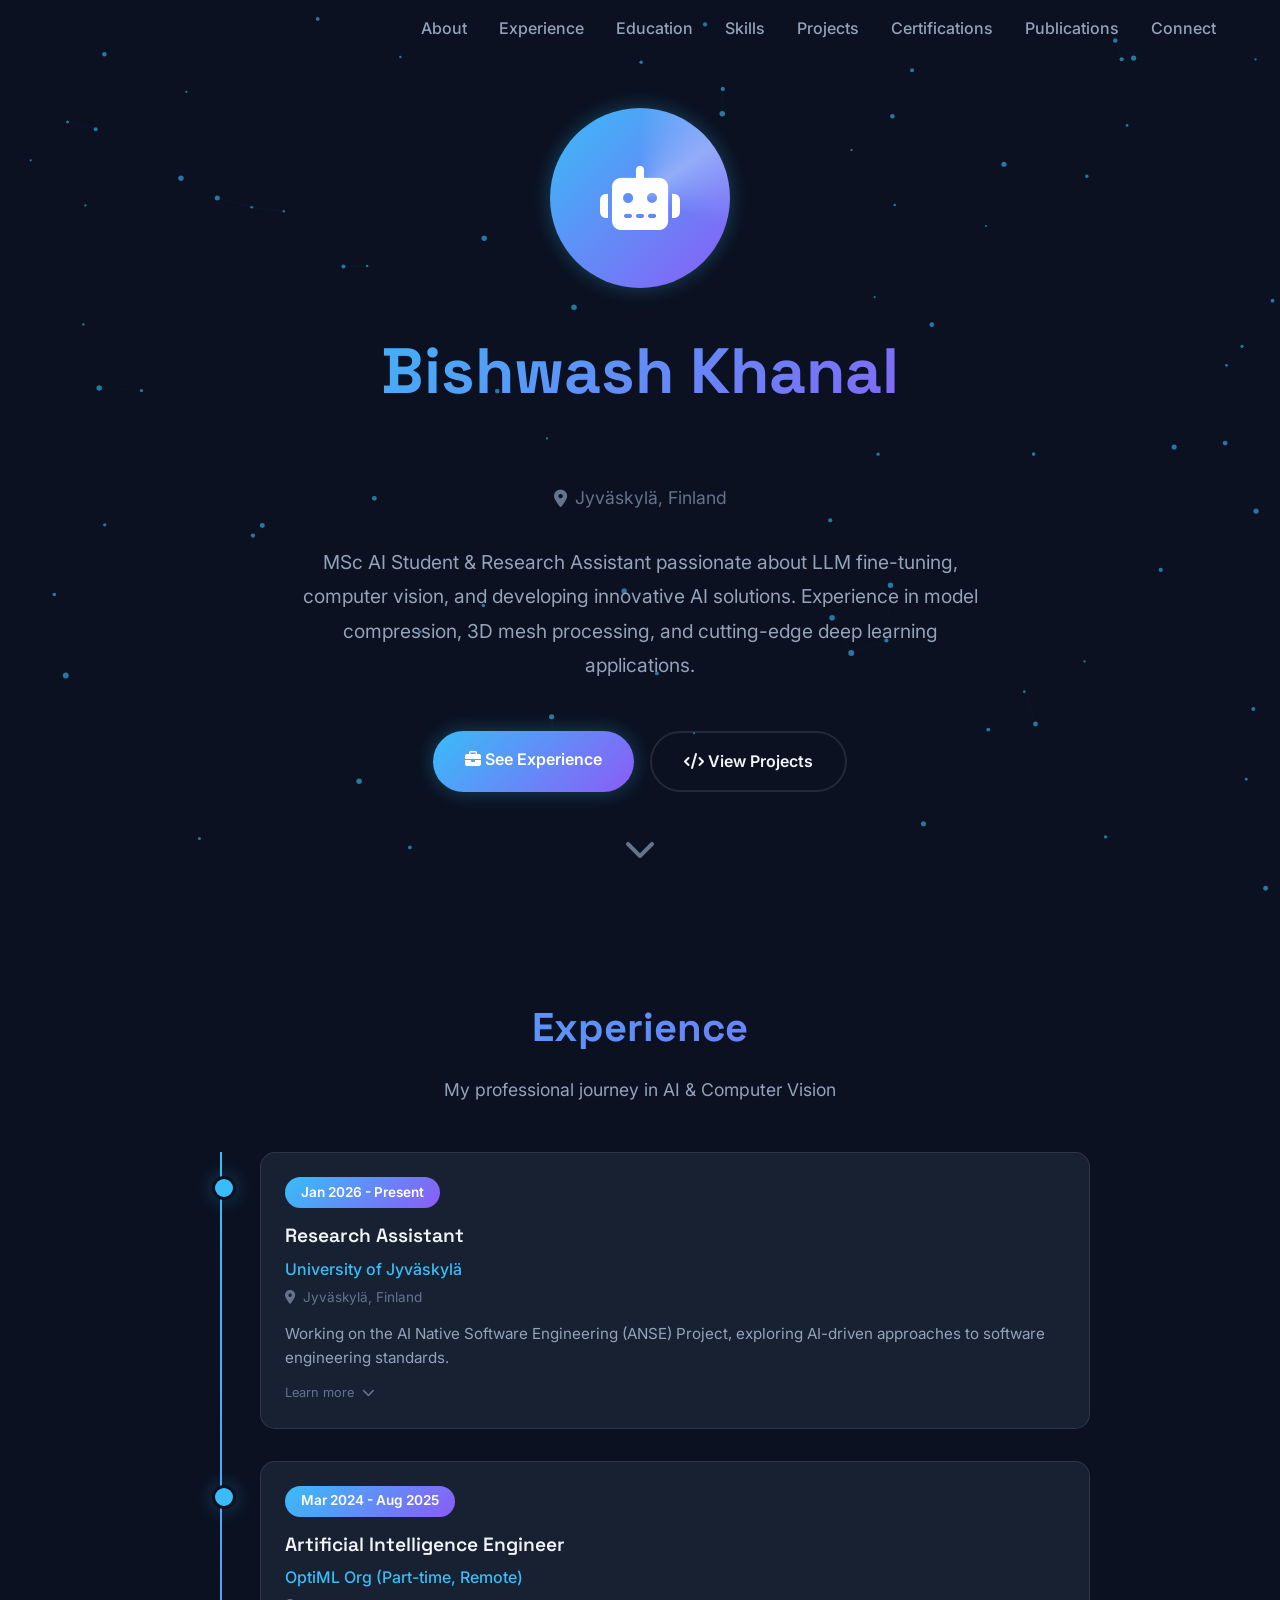
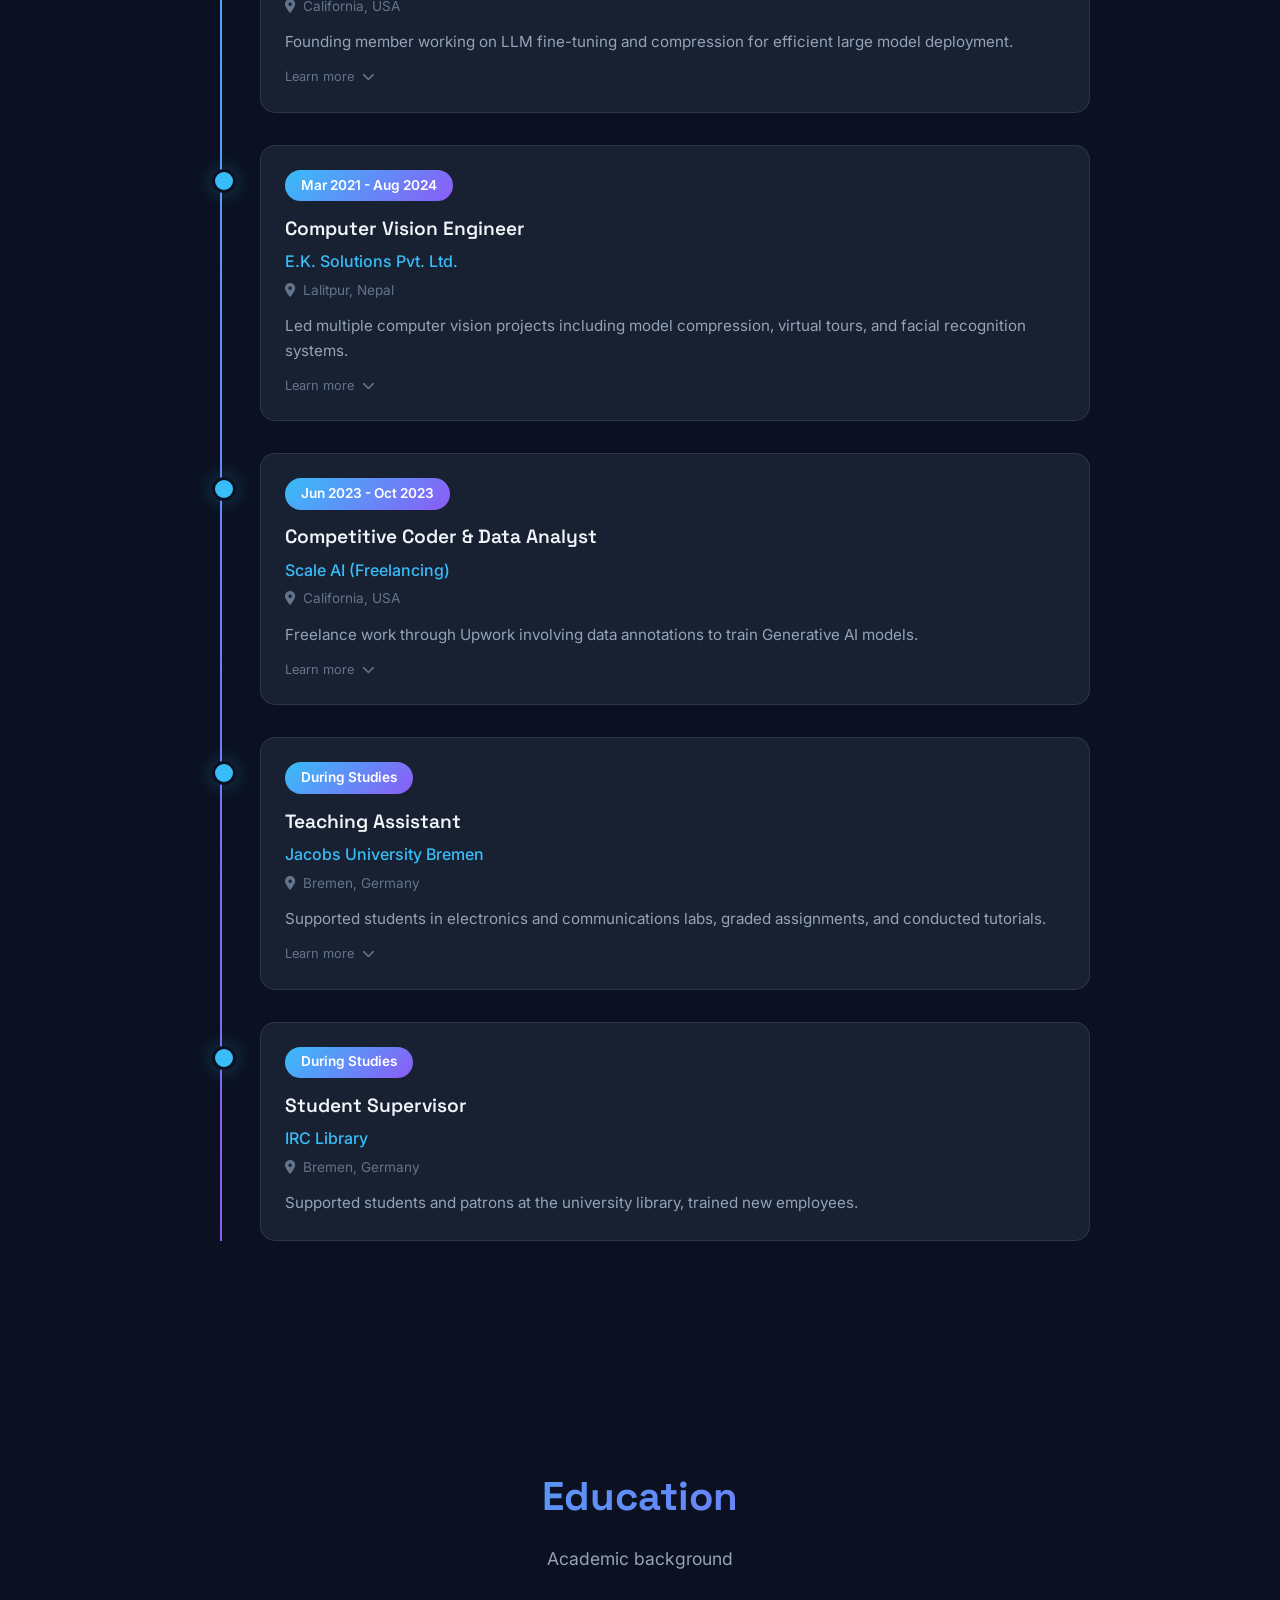
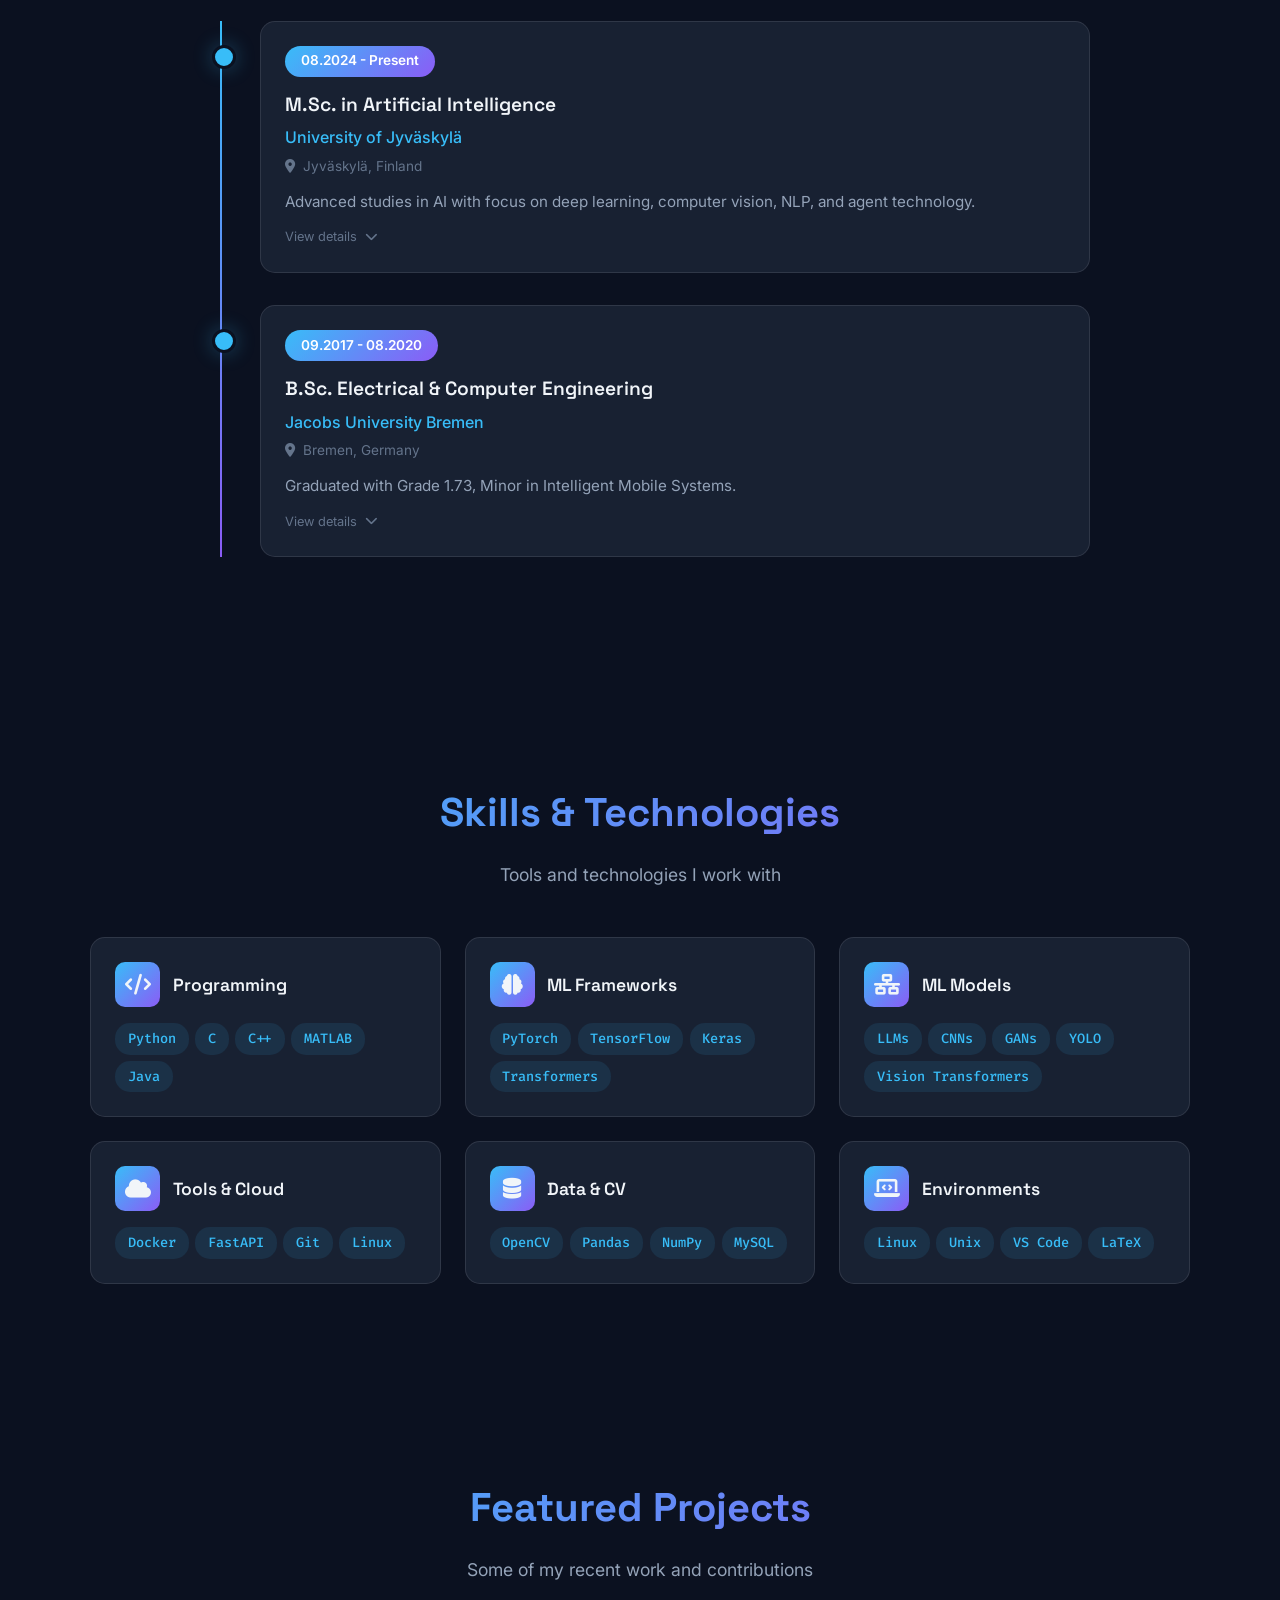
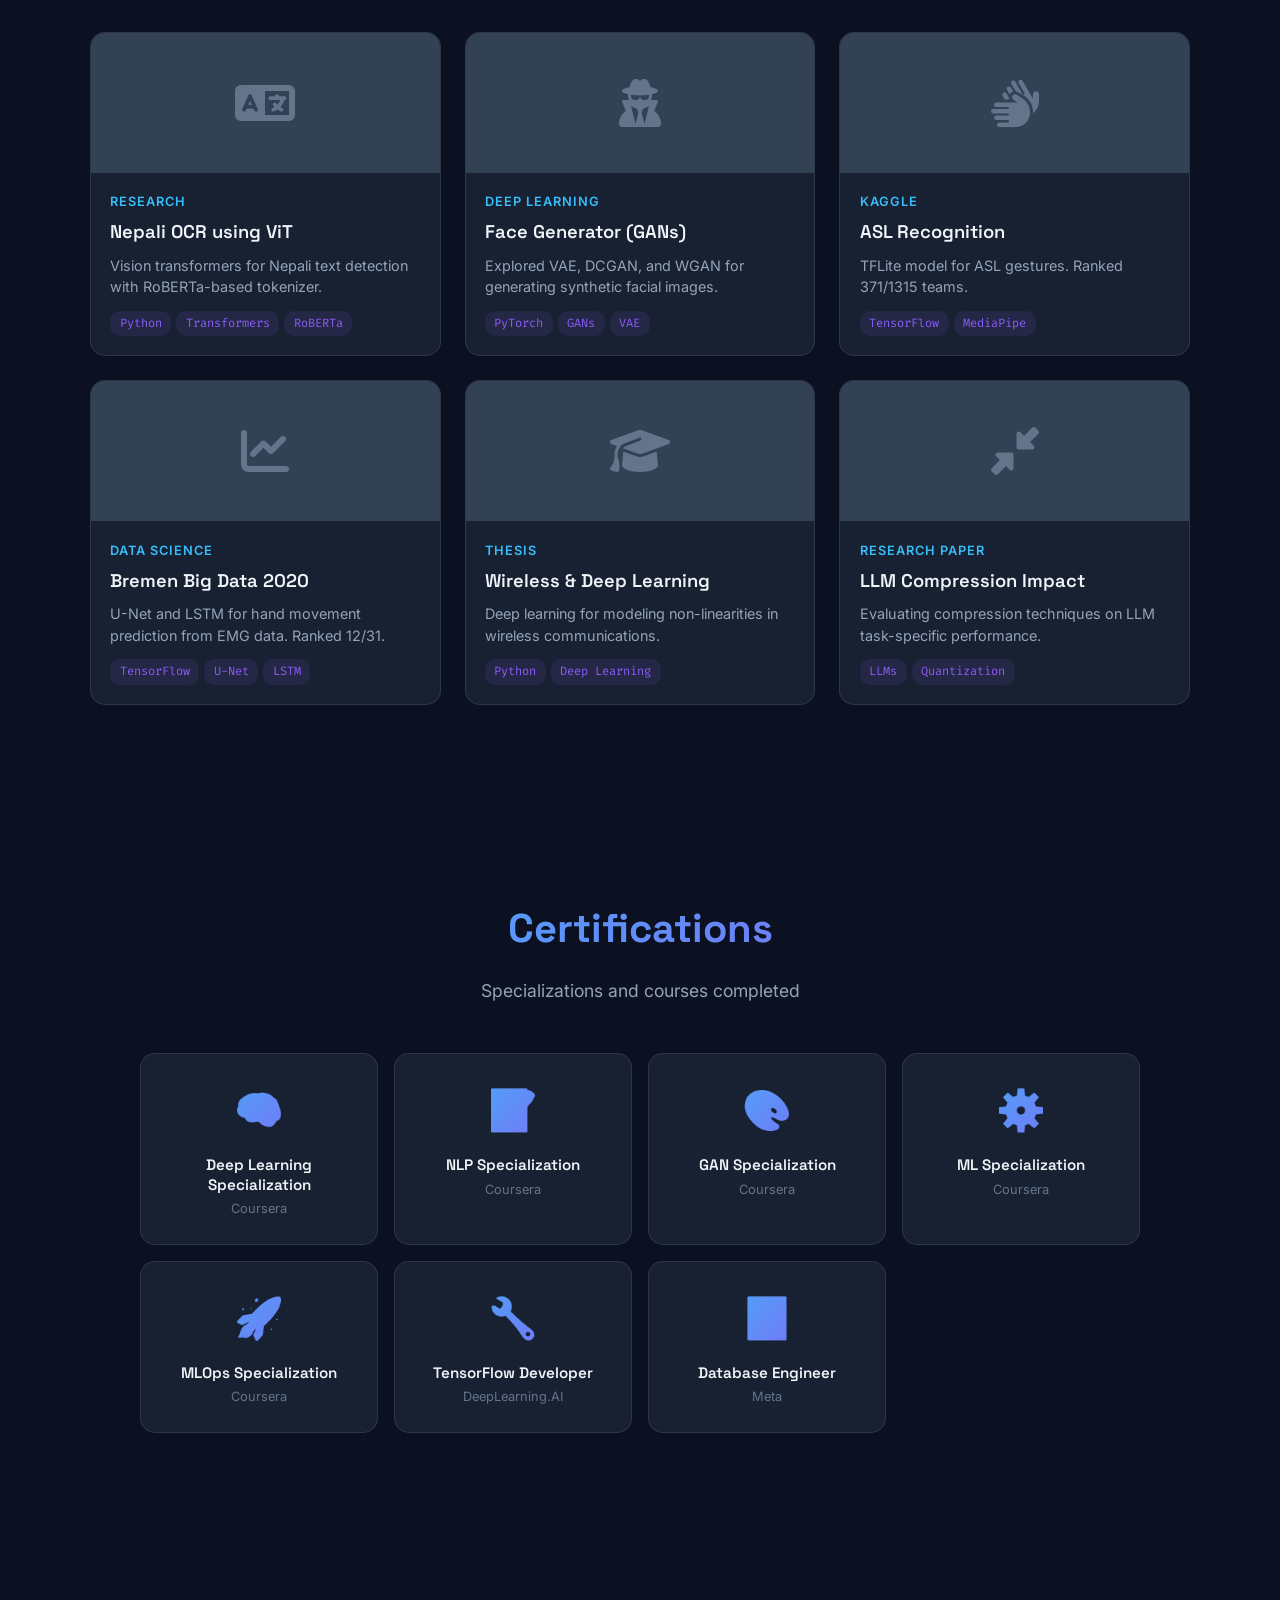
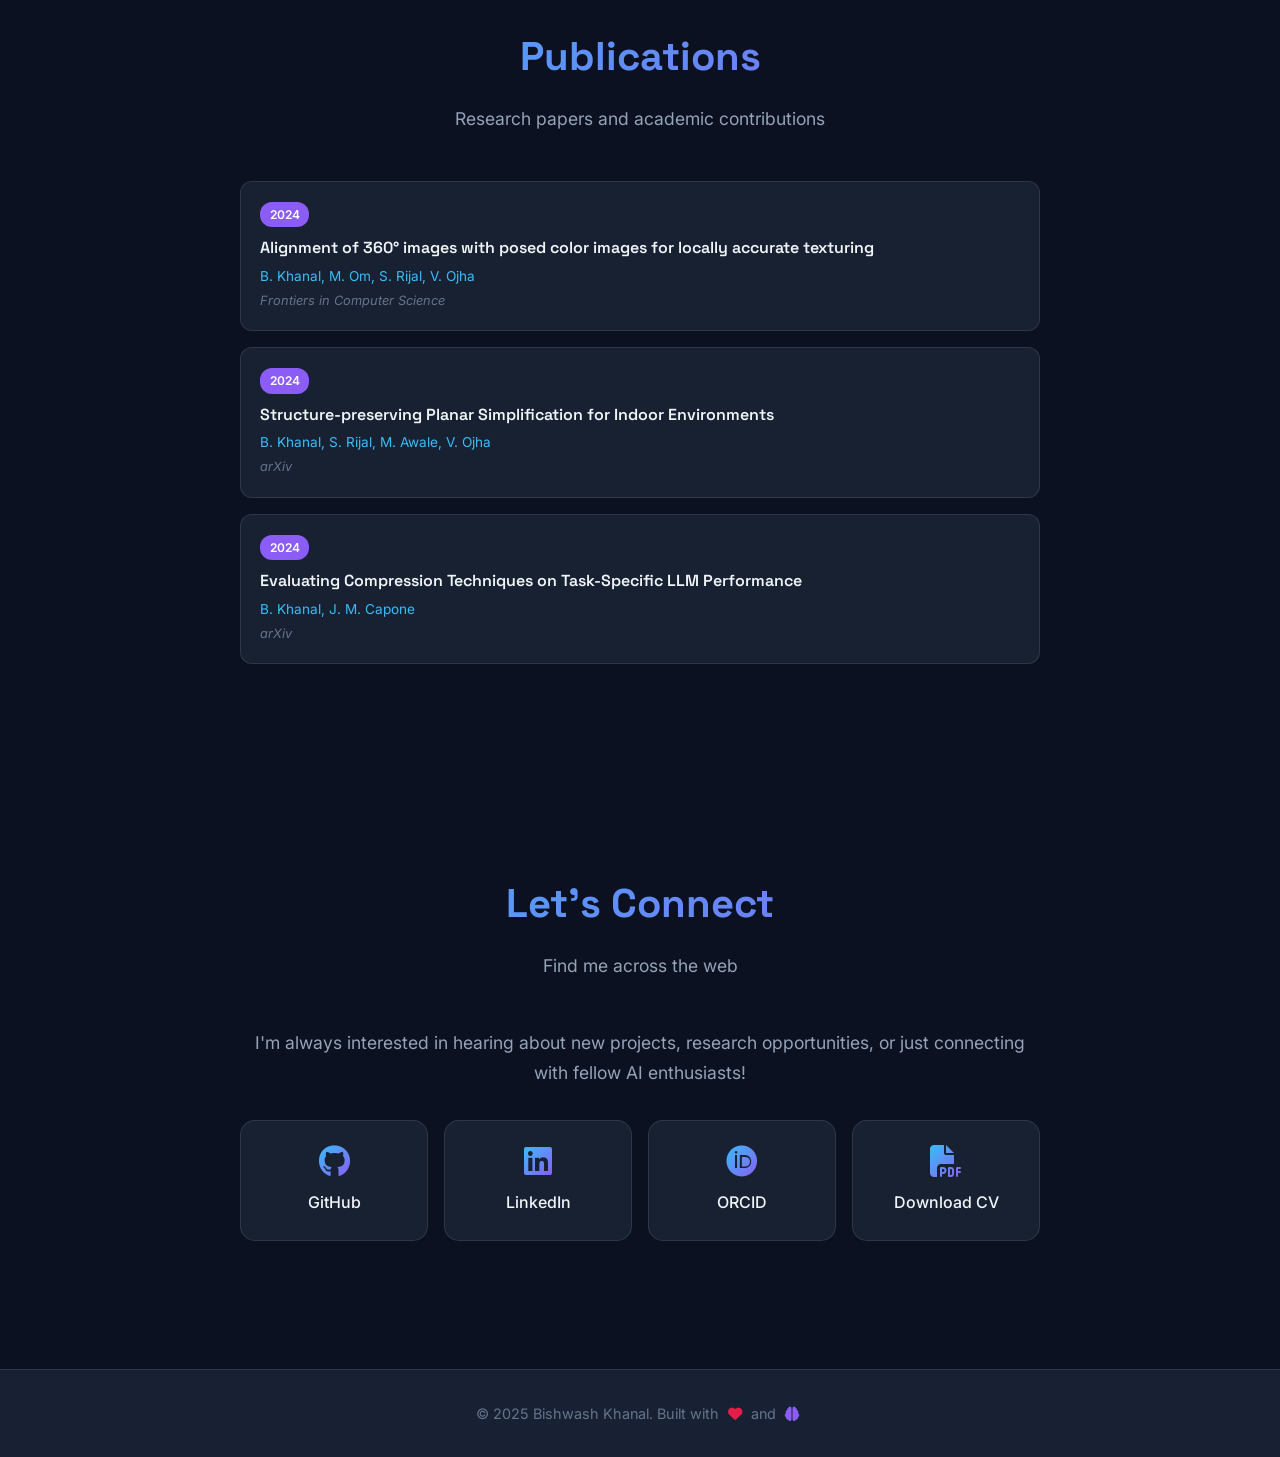
==== commit 9d737c2f: "removed email, added other details" ====
--- a/index.html
+++ b/index.html
@@ -62,7 +62,7 @@
             z-index: 1000;
             transition: all 0.3s ease;
             display: flex;
-            justify-content: space-between;
+            justify-content: flex-end;
             align-items: center;
         }
 
@@ -74,20 +74,20 @@
         }
 
         .nav-logo {
-            font-family: 'Space Grotesk', sans-serif;
-            font-size: 1.5rem;
-            font-weight: 700;
-            background: var(--accent-gradient);
-            -webkit-background-clip: text;
-            -webkit-text-fill-color: transparent;
-            background-clip: text;
+            font-size: 1.8rem;
             text-decoration: none;
+            transition: transform 0.3s ease;
+        }
+
+        .nav-logo:hover {
+            transform: rotate(15deg);
         }
 
         .nav-links {
             display: flex;
             gap: 2rem;
             list-style: none;
+            margin-right: 2rem;
         }
 
         .nav-links a {
@@ -559,13 +559,16 @@
             overflow: hidden;
             transition: all 0.4s ease;
             cursor: pointer;
-            position: relative;
         }
 
         .project-card:hover {
-            transform: translateY(-5px) rotateX(2deg);
+            transform: translateY(-5px);
             border-color: var(--accent-primary);
             box-shadow: var(--glow-primary);
+        }
+
+        .project-card:hover .project-image i {
+            transform: scale(1.15) rotate(5deg);
         }
 
         .project-image {
@@ -580,19 +583,8 @@
             overflow: hidden;
         }
 
-        .project-image::before {
-            content: '';
-            position: absolute;
-            top: 0;
-            left: -100%;
-            width: 100%;
-            height: 100%;
-            background: linear-gradient(90deg, transparent, rgba(255,255,255,0.1), transparent);
-            transition: left 0.5s ease;
-        }
-
-        .project-card:hover .project-image::before {
-            left: 100%;
+        .project-image i {
+            transition: transform 0.3s ease;
         }
 
         .project-content {
@@ -695,6 +687,56 @@
             color: var(--text-muted);
             font-size: 0.8rem;
             font-style: italic;
+        }
+
+        /* Certifications Section - Fun Interactive */
+        .certs-grid {
+            display: grid;
+            grid-template-columns: repeat(auto-fit, minmax(200px, 1fr));
+            gap: 1rem;
+            max-width: 1000px;
+            margin: 0 auto;
+        }
+
+        .cert-card {
+            background: var(--glass-bg);
+            border: 1px solid var(--glass-border);
+            border-radius: 15px;
+            padding: 1.5rem 1rem;
+            text-align: center;
+            transition: all 0.3s ease;
+            cursor: pointer;
+            text-decoration: none;
+            color: inherit;
+        }
+
+        .cert-card:hover {
+            transform: translateY(-8px) rotateY(10deg);
+            border-color: var(--accent-primary);
+            box-shadow: var(--glow-primary);
+            perspective: 1000px;
+        }
+
+        .cert-icon {
+            font-size: 2.5rem;
+            margin-bottom: 0.8rem;
+            background: var(--accent-gradient);
+            -webkit-background-clip: text;
+            -webkit-text-fill-color: transparent;
+            background-clip: text;
+        }
+
+        .cert-name {
+            font-family: 'Space Grotesk', sans-serif;
+            font-size: 0.95rem;
+            font-weight: 600;
+            margin-bottom: 0.3rem;
+            line-height: 1.3;
+        }
+
+        .cert-provider {
+            color: var(--text-muted);
+            font-size: 0.8rem;
         }
 
         /* Connect Section - Fun Links */
@@ -917,7 +959,7 @@
             border: 1px solid var(--glass-border);
             border-radius: 20px;
             padding: 2rem;
-            max-width: 550px;
+            max-width: 600px;
             width: 100%;
             max-height: 80vh;
             overflow-y: auto;
@@ -946,7 +988,7 @@
 
         .modal-title {
             font-family: 'Space Grotesk', sans-serif;
-            font-size: 1.3rem;
+            font-size: 1.4rem;
             margin-bottom: 1rem;
             color: var(--text-primary);
         }
@@ -954,6 +996,7 @@
         .modal-body {
             color: var(--text-secondary);
             line-height: 1.7;
+            margin-bottom: 1.5rem;
         }
 
         .modal-body h4 {
@@ -979,6 +1022,39 @@
             left: 0;
             color: var(--accent-primary);
         }
+
+        .modal-links {
+            display: flex;
+            flex-wrap: wrap;
+            gap: 0.8rem;
+            margin-top: 1.5rem;
+            padding-top: 1.5rem;
+            border-top: 1px solid var(--glass-border);
+        }
+
+        .modal-link {
+            display: inline-flex;
+            align-items: center;
+            gap: 0.5rem;
+            background: var(--glass-bg);
+            border: 1px solid var(--glass-border);
+            padding: 0.6rem 1rem;
+            border-radius: 10px;
+            color: var(--text-primary);
+            text-decoration: none;
+            font-size: 0.9rem;
+            transition: all 0.3s ease;
+        }
+
+        .modal-link:hover {
+            background: var(--accent-gradient);
+            color: white;
+            border-color: var(--accent-primary);
+        }
+
+        .modal-link i {
+            font-size: 1.1rem;
+        }
     </style>
 </head>
 <body>
@@ -987,13 +1063,13 @@
 
     <!-- Navigation -->
     <nav class="navbar">
-        <a href="#" class="nav-logo">BK</a>
         <ul class="nav-links">
             <li><a href="#about">About</a></li>
             <li><a href="#experience">Experience</a></li>
             <li><a href="#education">Education</a></li>
             <li><a href="#skills">Skills</a></li>
             <li><a href="#projects">Projects</a></li>
+            <li><a href="#certifications">Certifications</a></li>
             <li><a href="#publications">Publications</a></li>
             <li><a href="#connect">Connect</a></li>
         </ul>
@@ -1014,6 +1090,7 @@
         <a href="#education" onclick="toggleMenu()">Education</a>
         <a href="#skills" onclick="toggleMenu()">Skills</a>
         <a href="#projects" onclick="toggleMenu()">Projects</a>
+        <a href="#certifications" onclick="toggleMenu()">Certifications</a>
         <a href="#publications" onclick="toggleMenu()">Publications</a>
         <a href="#connect" onclick="toggleMenu()">Connect</a>
     </div>
@@ -1179,7 +1256,7 @@
 
             <div class="timeline-item" onclick="toggleTimeline(this)">
                 <div class="timeline-card">
-                    <span class="timeline-date">07.2018 - 08.2020</span>
+                    <span class="timeline-date">During Studies</span>
                     <h3 class="timeline-role">Teaching Assistant</h3>
                     <div class="timeline-company">Jacobs University Bremen</div>
                     <div class="timeline-location">
@@ -1206,7 +1283,7 @@
 
             <div class="timeline-item" onclick="toggleTimeline(this)">
                 <div class="timeline-card">
-                    <span class="timeline-date">07.2018 - 08.2020</span>
+                    <span class="timeline-date">During Studies</span>
                     <h3 class="timeline-role">Student Supervisor</h3>
                     <div class="timeline-company">IRC Library</div>
                     <div class="timeline-location">
@@ -1224,7 +1301,7 @@
     <section id="education">
         <div class="section-header">
             <h2 class="section-title">Education</h2>
-            <p class="section-subtitle">Academic background and achievements</p>
+            <p class="section-subtitle">Academic background</p>
         </div>
         <div class="timeline-container">
             <div class="timeline-line"></div>
@@ -1254,8 +1331,6 @@
                                 <li>Collective Intelligence and Agent Technology</li>
                                 <li>Semantic Web and Linked Data</li>
                             </ul>
-                            <h4>Achievement</h4>
-                            <p>JYU Scholarship (50% tuition waiver)</p>
                         </div>
                     </div>
                 </div>
@@ -1287,8 +1362,6 @@
                             </ul>
                             <h4>Thesis</h4>
                             <p>Non-Linearity in Wireless Communications and Deep Learning</p>
-                            <h4>Achievement</h4>
-                            <p>Merit-Based Scholarship</p>
                         </div>
                     </div>
                 </div>
@@ -1508,6 +1581,57 @@
                     </div>
                 </div>
             </div>
+        </div>
+    </section>
+
+    <!-- Certifications Section - Fun Interactive -->
+    <section id="certifications">
+        <div class="section-header">
+            <h2 class="section-title">Certifications</h2>
+            <p class="section-subtitle">Specializations and courses completed</p>
+        </div>
+        <div class="certs-grid">
+            <a href="https://www.coursera.org/account/accomplishments/specialization/certificate/YRHJSZ57BE2Z" target="_blank" class="cert-card">
+                <div class="cert-icon">🧠</div>
+                <div class="cert-name">Deep Learning Specialization</div>
+                <div class="cert-provider">Coursera</div>
+            </a>
+
+            <a href="https://www.coursera.org/account/accomplishments/specialization/certificate/YGYXG88RUN92" target="_blank" class="cert-card">
+                <div class="cert-icon">📝</div>
+                <div class="cert-name">NLP Specialization</div>
+                <div class="cert-provider">Coursera</div>
+            </a>
+
+            <a href="https://www.coursera.org/account/accomplishments/specialization/certificate/VXPCQAAHPVRX" target="_blank" class="cert-card">
+                <div class="cert-icon">🎨</div>
+                <div class="cert-name">GAN Specialization</div>
+                <div class="cert-provider">Coursera</div>
+            </a>
+
+            <a href="https://www.coursera.org/account/accomplishments/specialization/certificate/MX76FSN5JMVF" target="_blank" class="cert-card">
+                <div class="cert-icon">⚙️</div>
+                <div class="cert-name">ML Specialization</div>
+                <div class="cert-provider">Coursera</div>
+            </a>
+
+            <a href="https://www.coursera.org/account/accomplishments/specialization/certificate/TYBHYGFK5PJH" target="_blank" class="cert-card">
+                <div class="cert-icon">🚀</div>
+                <div class="cert-name">MLOps Specialization</div>
+                <div class="cert-provider">Coursera</div>
+            </a>
+
+            <a href="https://www.coursera.org/account/accomplishments/specialization/certificate/7ACJ3VDPBKH3" target="_blank" class="cert-card">
+                <div class="cert-icon">🔧</div>
+                <div class="cert-name">TensorFlow Developer</div>
+                <div class="cert-provider">DeepLearning.AI</div>
+            </a>
+
+            <a href="https://www.coursera.org/account/accomplishments/specialization/certificate/JNRTRQ76Y5KP" target="_blank" class="cert-card">
+                <div class="cert-icon">🗄️</div>
+                <div class="cert-name">Database Engineer</div>
+                <div class="cert-provider">Meta</div>
+            </a>
         </div>
     </section>
 
@@ -1577,11 +1701,6 @@
                     <span>Download CV</span>
                 </a>
             </div>
-
-            <a href="/cdn-cgi/l/email-protection#02696a636c636e2c606b716a7563716a323a42656f636b6e2c616d6f" class="email-highlight">
-                <i class="fas fa-envelope"></i>
-                <span><span class="__cf_email__" data-cfemail="6e05060f000f02400c071d06190f1d065e562e09030f0702400d0103">[email&#160;protected]</span></span>
-            </a>
         </div>
     </section>
 
@@ -1602,7 +1721,7 @@
         </div>
     </div>
 
-    <script data-cfasync="false" src="/cdn-cgi/scripts/5c5dd728/cloudflare-static/email-decode.min.js"></script><script>
+    <script>
         // Particle Animation
         const canvas = document.getElementById('particles-canvas');
         const ctx = canvas.getContext('2d');
@@ -1740,7 +1859,7 @@
             });
         }, observerOptions);
 
-        document.querySelectorAll('.timeline-item, .skill-category, .project-card, .publication-card').forEach(el => {
+        document.querySelectorAll('.timeline-item, .skill-category, .project-card, .publication-card, .cert-card').forEach(el => {
             observer.observe(el);
         });
 
@@ -1756,7 +1875,7 @@
             document.body.style.overflow = mobileMenu.classList.contains('active') ? 'hidden' : '';
         }
 
-        // Modal Functions
+        // Modal Functions with Links
         const modalData = {
             'modal-nepali': {
                 title: 'Nepali OCR using Vision Transformers',
@@ -1769,7 +1888,10 @@
                     </ul>
                     <h4>Technologies:</h4>
                     <p>Python, Transformers, RoBERTa, PyTorch</p>
-                `
+                `,
+                links: [
+                    { url: 'https://github.com/bkhanal-11/nepali-roberta', icon: 'github', text: 'View Code' }
+                ]
             },
             'modal-face': {
                 title: 'Face Generator using Generative Models',
@@ -1783,7 +1905,11 @@
                     </ul>
                     <h4>Dataset:</h4>
                     <p>CelebA facial attribute dataset</p>
-                `
+                `,
+                links: [
+                    { url: 'https://github.com/bkhanal-11/generative-deep-learning', icon: 'github', text: 'Infusing Diffusion Models' },
+                    { url: 'https://github.com/bkhanal-11/applied-gans', icon: 'github', text: 'Applications of GAN' }
+                ]
             },
             'modal-asl': {
                 title: 'Google ASL Fingerspelling Recognition',
@@ -1793,7 +1919,11 @@
                     <p><strong>371th rank out of 1315 teams</strong></p>
                     <h4>Approach:</h4>
                     <p>TFLite model trained on landmark data from MediaPipe Holistic Solution</p>
-                `
+                `,
+                links: [
+                    { url: 'https://github.com/bkhanal-11/gaslfr-kaggle', icon: 'github', text: 'ASL Recognition' },
+                    { url: 'https://github.com/bkhanal-11/gislr-kaggle', icon: 'github', text: 'ISL Recognition' }
+                ]
             },
             'modal-bbdc': {
                 title: 'Bremen Big Data Challenge 2020',
@@ -1803,7 +1933,8 @@
                     <p><strong>12th place out of 31 teams</strong></p>
                     <h4>Approach:</h4>
                     <p>Combination of U-Net and LSTM models. Error achieved: 0.464</p>
-                `
+                `,
+                links: []
             },
             'modal-thesis': {
                 title: 'Non-Linearity in Wireless Communications',
@@ -1814,7 +1945,10 @@
                         <li>Analyzed non-linear effects in wireless channels</li>
                         <li>Applied neural networks for compensation</li>
                     </ul>
-                `
+                `,
+                links: [
+                    { url: 'https://github.com/bkhanal-11/bachelors-thesis', icon: 'github', text: 'View Thesis' }
+                ]
             },
             'modal-llm-compression': {
                 title: 'LLM Compression Techniques Impact',
@@ -1827,7 +1961,10 @@
                     </ul>
                     <h4>Key Findings:</h4>
                     <p>Comprehensive analysis of trade-offs between size, speed, and performance</p>
-                `
+                `,
+                links: [
+                    { url: 'https://arxiv.org/abs/2409.11233', icon: 'file-alt', text: 'Read Paper' }
+                ]
             },
             'modal-paper1': {
                 title: 'Alignment of 360° Images for 3D Mesh Texturing',
@@ -1837,7 +1974,10 @@
                     <p>Novel approach for aligning 360° images with posed color images for locally accurate 3D mesh texturing in virtual tour applications.</p>
                     <h4>Authors:</h4>
                     <p>B. Khanal, M. Om, S. Rijal, V. Ojha</p>
-                `
+                `,
+                links: [
+                    { url: 'https://doi.org/10.3389/fcomp.2024.1388174', icon: 'external-link-alt', text: 'Read Paper' }
+                ]
             },
             'modal-paper2': {
                 title: 'Structure-preserving Planar Simplification',
@@ -1847,7 +1987,10 @@
                     <p>Algorithms for planar simplification of 3D meshes while preserving structural elements for indoor virtual tours captured with LiDAR.</p>
                     <h4>Authors:</h4>
                     <p>B. Khanal, S. Rijal, M. Awale, V. Ojha</p>
-                `
+                `,
+                links: [
+                    { url: 'https://arxiv.org/abs/2408.06814', icon: 'external-link-alt', text: 'Read Paper' }
+                ]
             },
             'modal-paper3': {
                 title: 'Evaluating Compression on LLM Performance',
@@ -1857,7 +2000,10 @@
                     <p>Comprehensive evaluation of LLM compression techniques and their impact on task-specific performance with deployment insights.</p>
                     <h4>Authors:</h4>
                     <p>B. Khanal, J. M. Capone</p>
-                `
+                `,
+                links: [
+                    { url: 'https://arxiv.org/abs/2409.11233', icon: 'external-link-alt', text: 'Read Paper' }
+                ]
             }
         };
 
@@ -1867,9 +2013,19 @@
             const data = modalData[modalId];
 
             if (data) {
+                let linksHtml = '';
+                if (data.links && data.links.length > 0) {
+                    linksHtml = '<div class="modal-links">';
+                    data.links.forEach(link => {
+                        linksHtml += `<a href="${link.url}" target="_blank" class="modal-link"><i class="fab fa-${link.icon}"></i>${link.text}</a>`;
+                    });
+                    linksHtml += '</div>';
+                }
+
                 modalBody.innerHTML = `
                     <h3 class="modal-title">${data.title}</h3>
                     <div class="modal-body">${data.body}</div>
+                    ${linksHtml}
                 `;
                 modalOverlay.classList.add('active');
                 document.body.style.overflow = 'hidden';
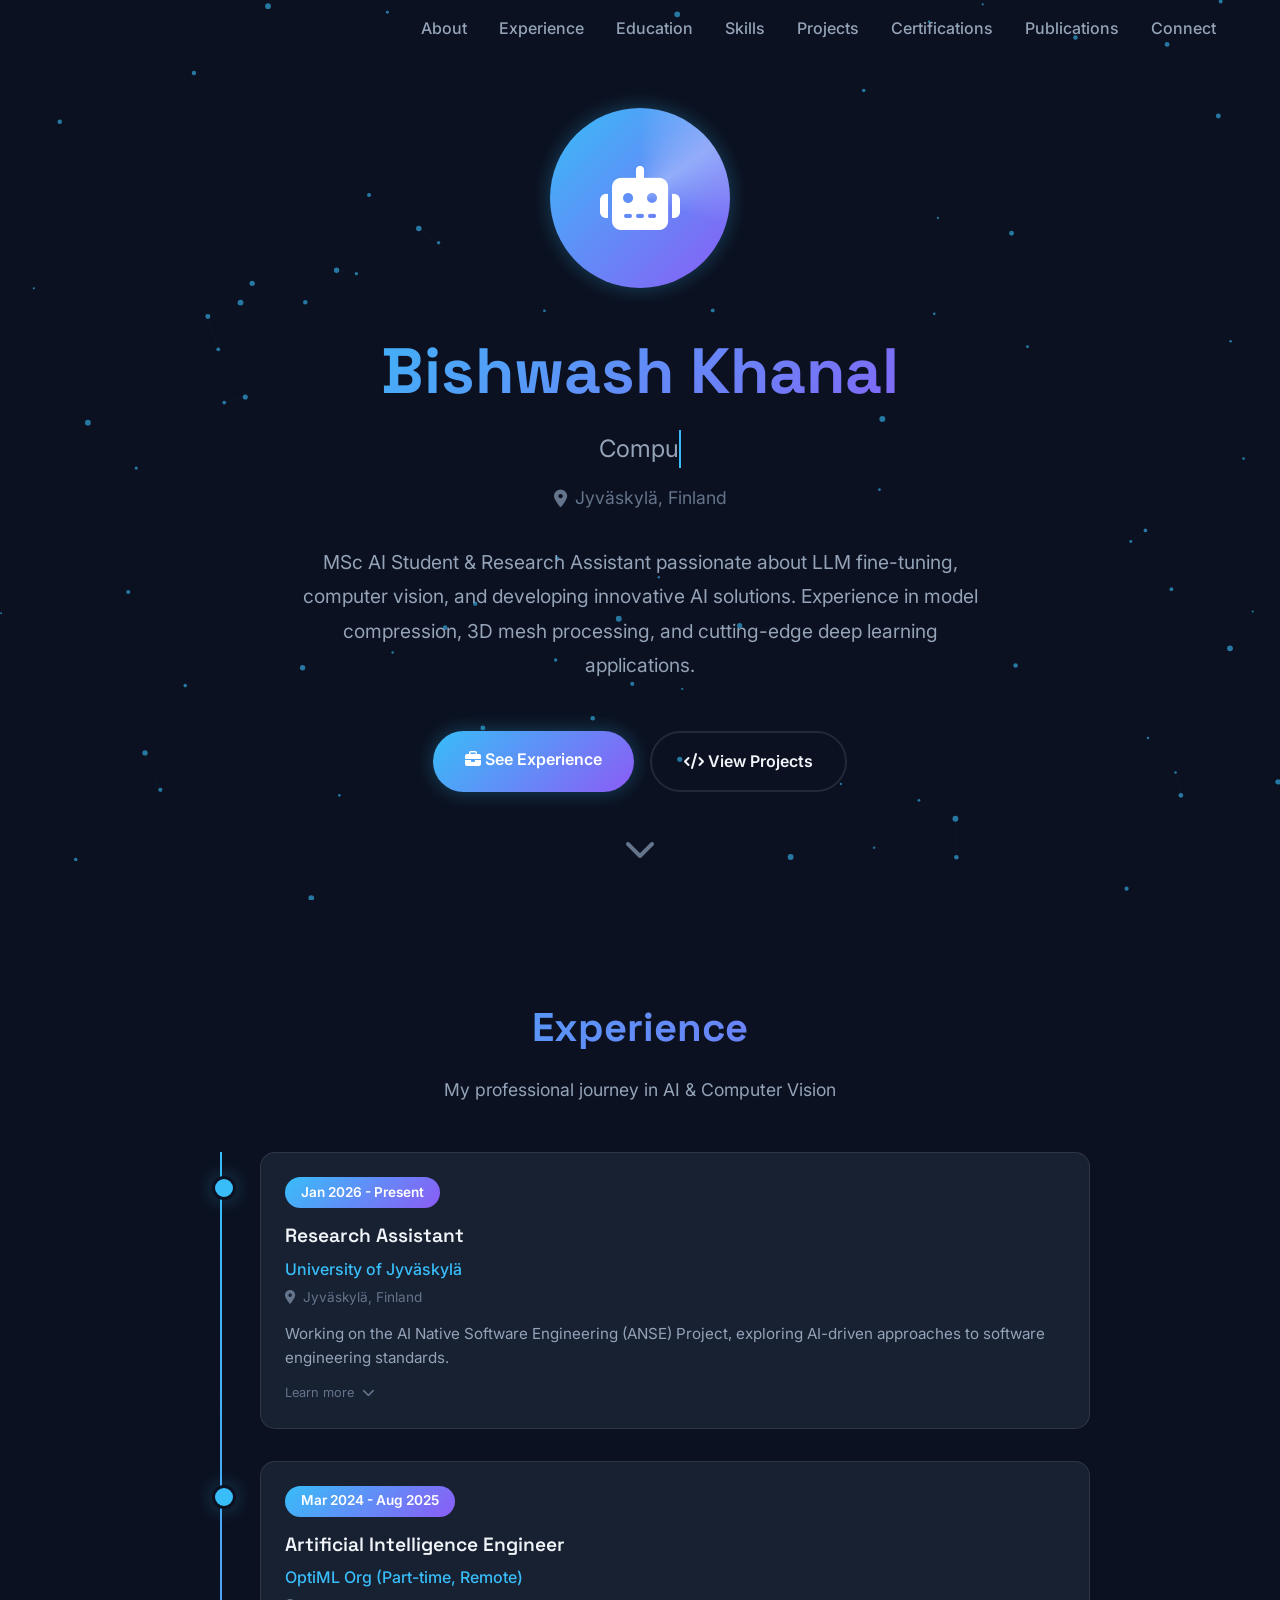
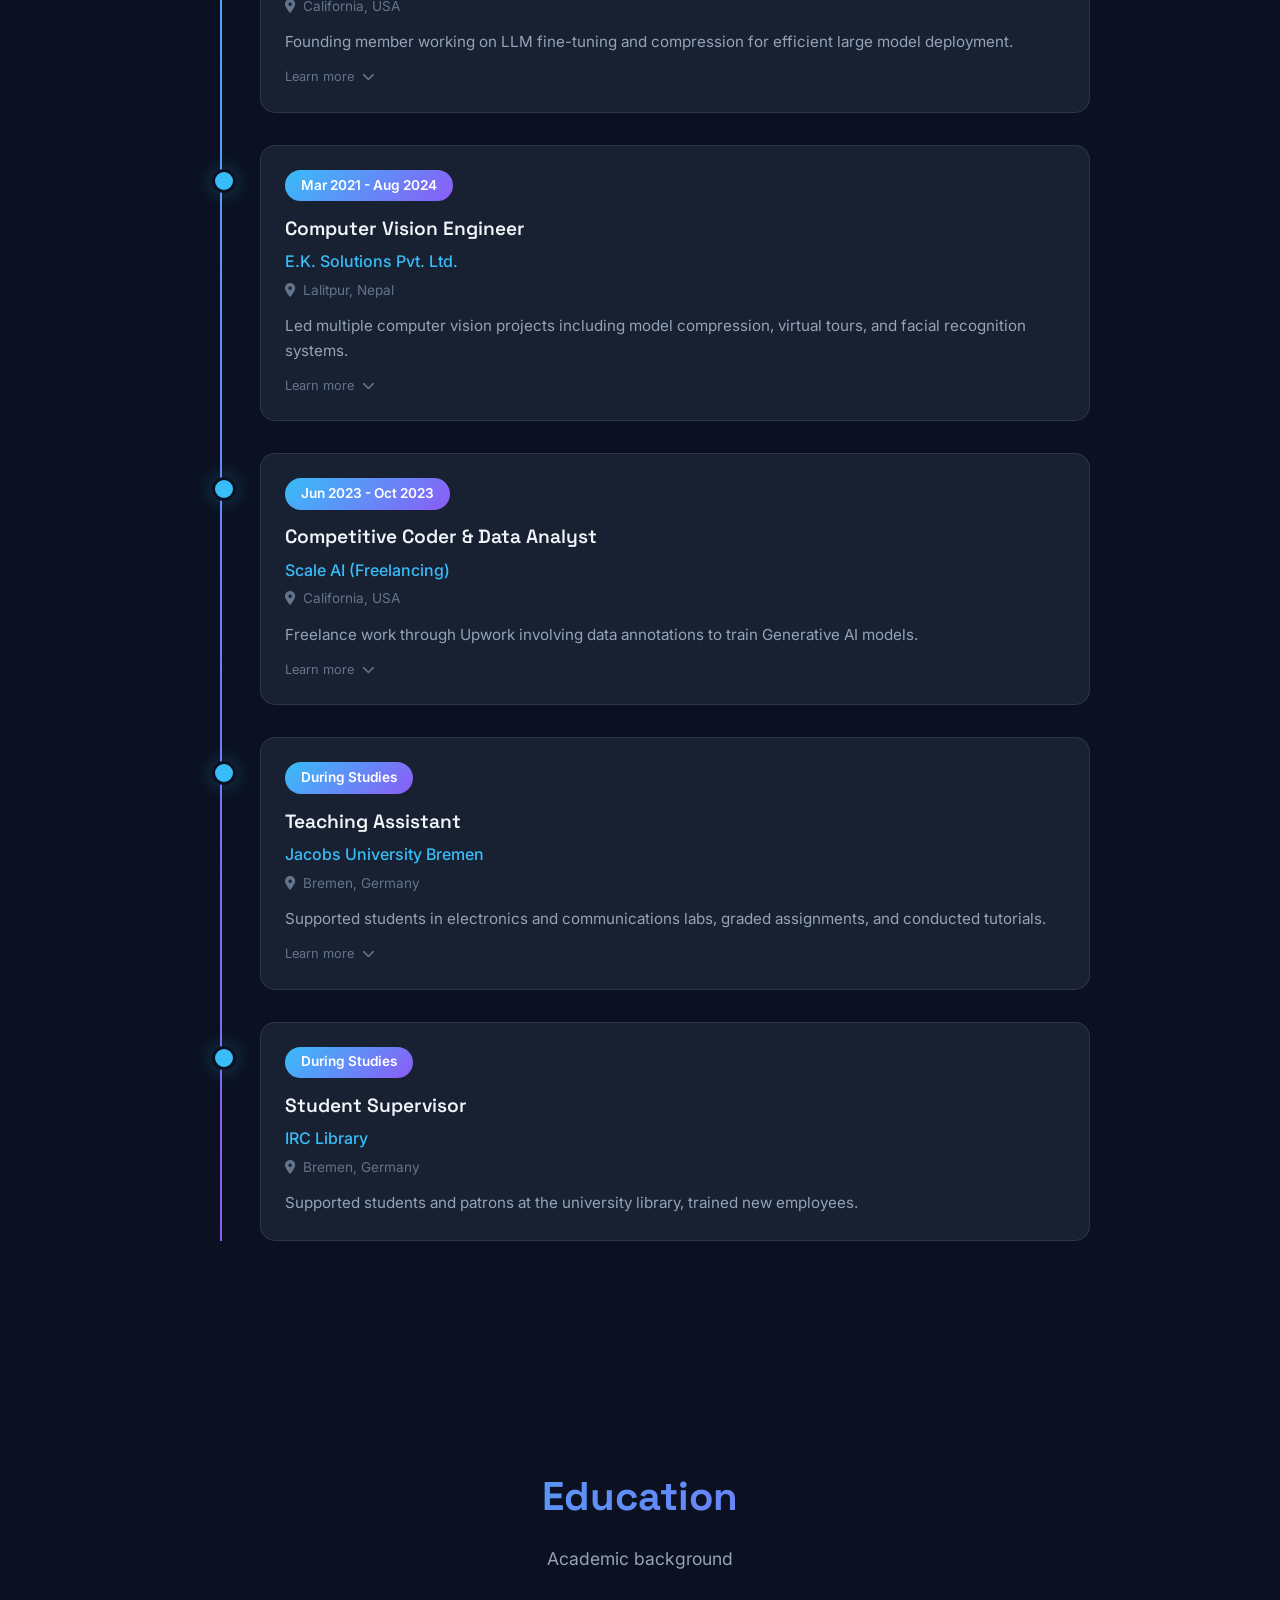
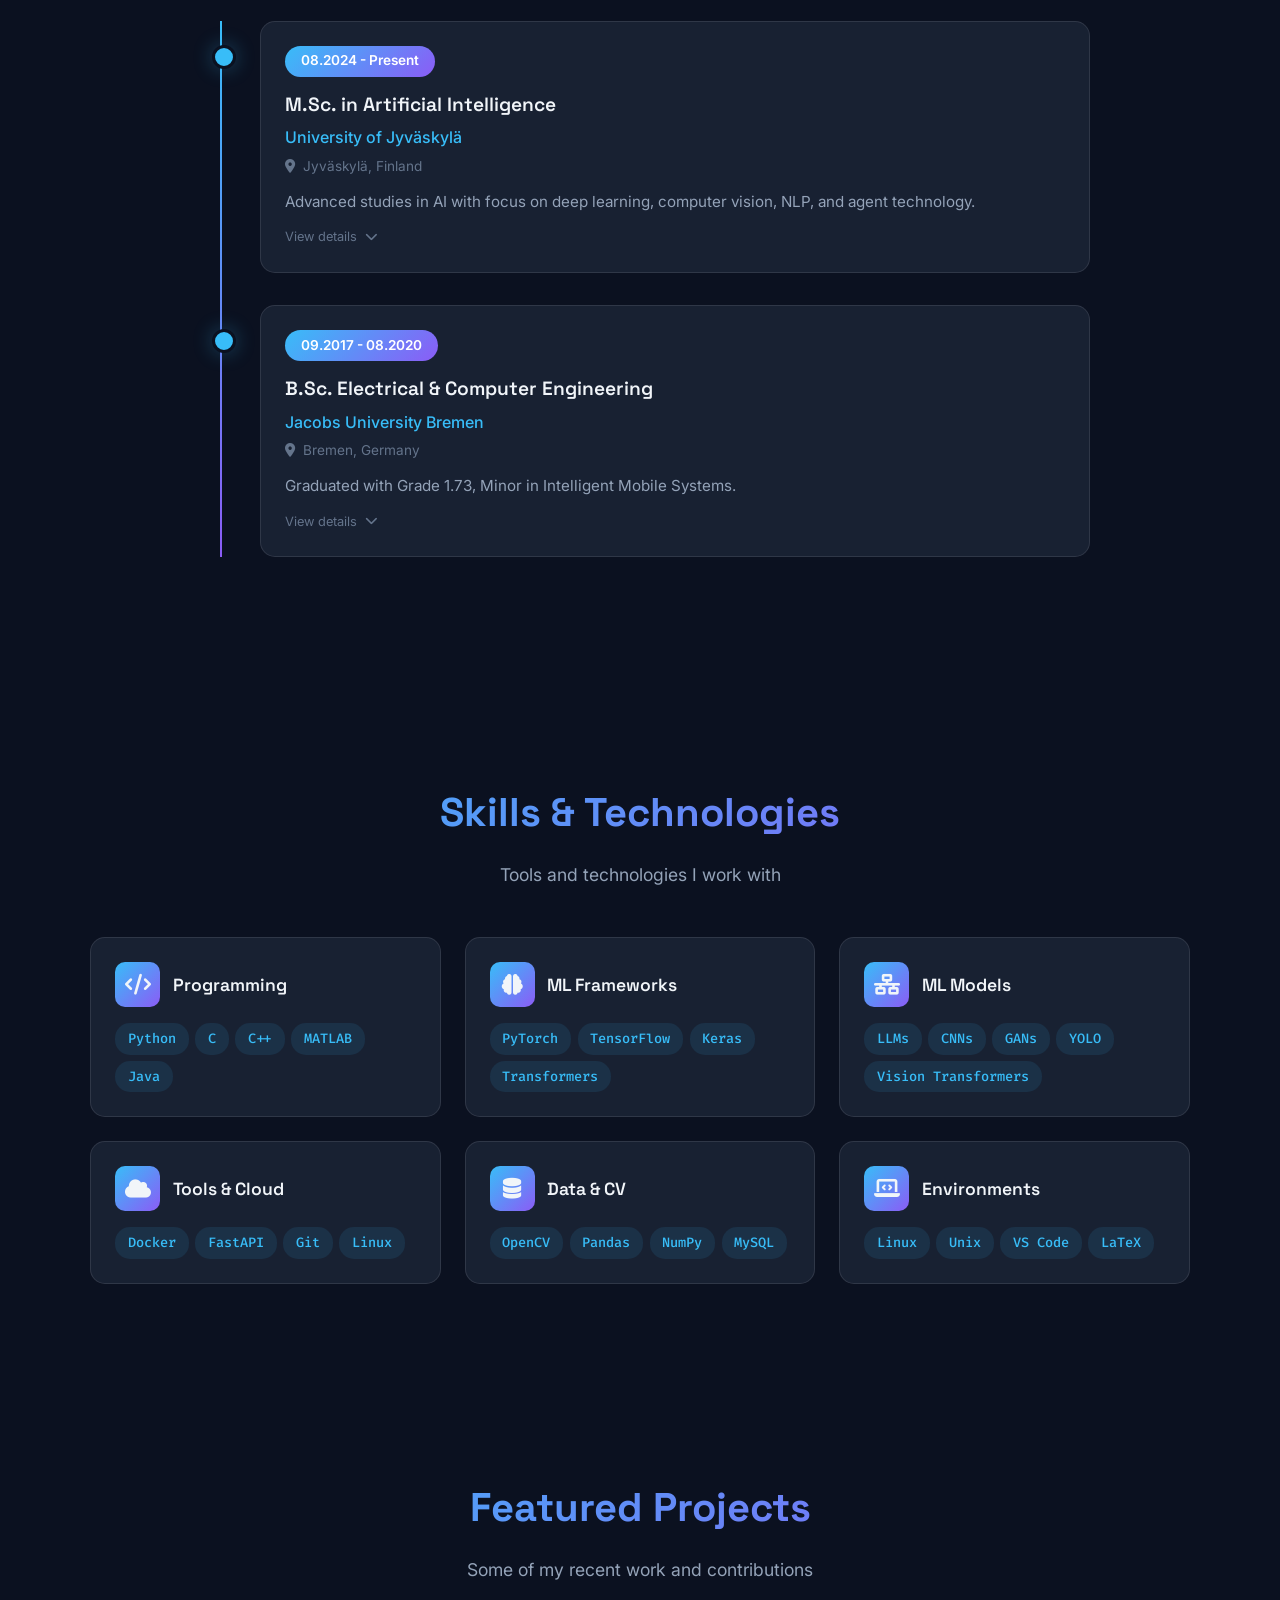
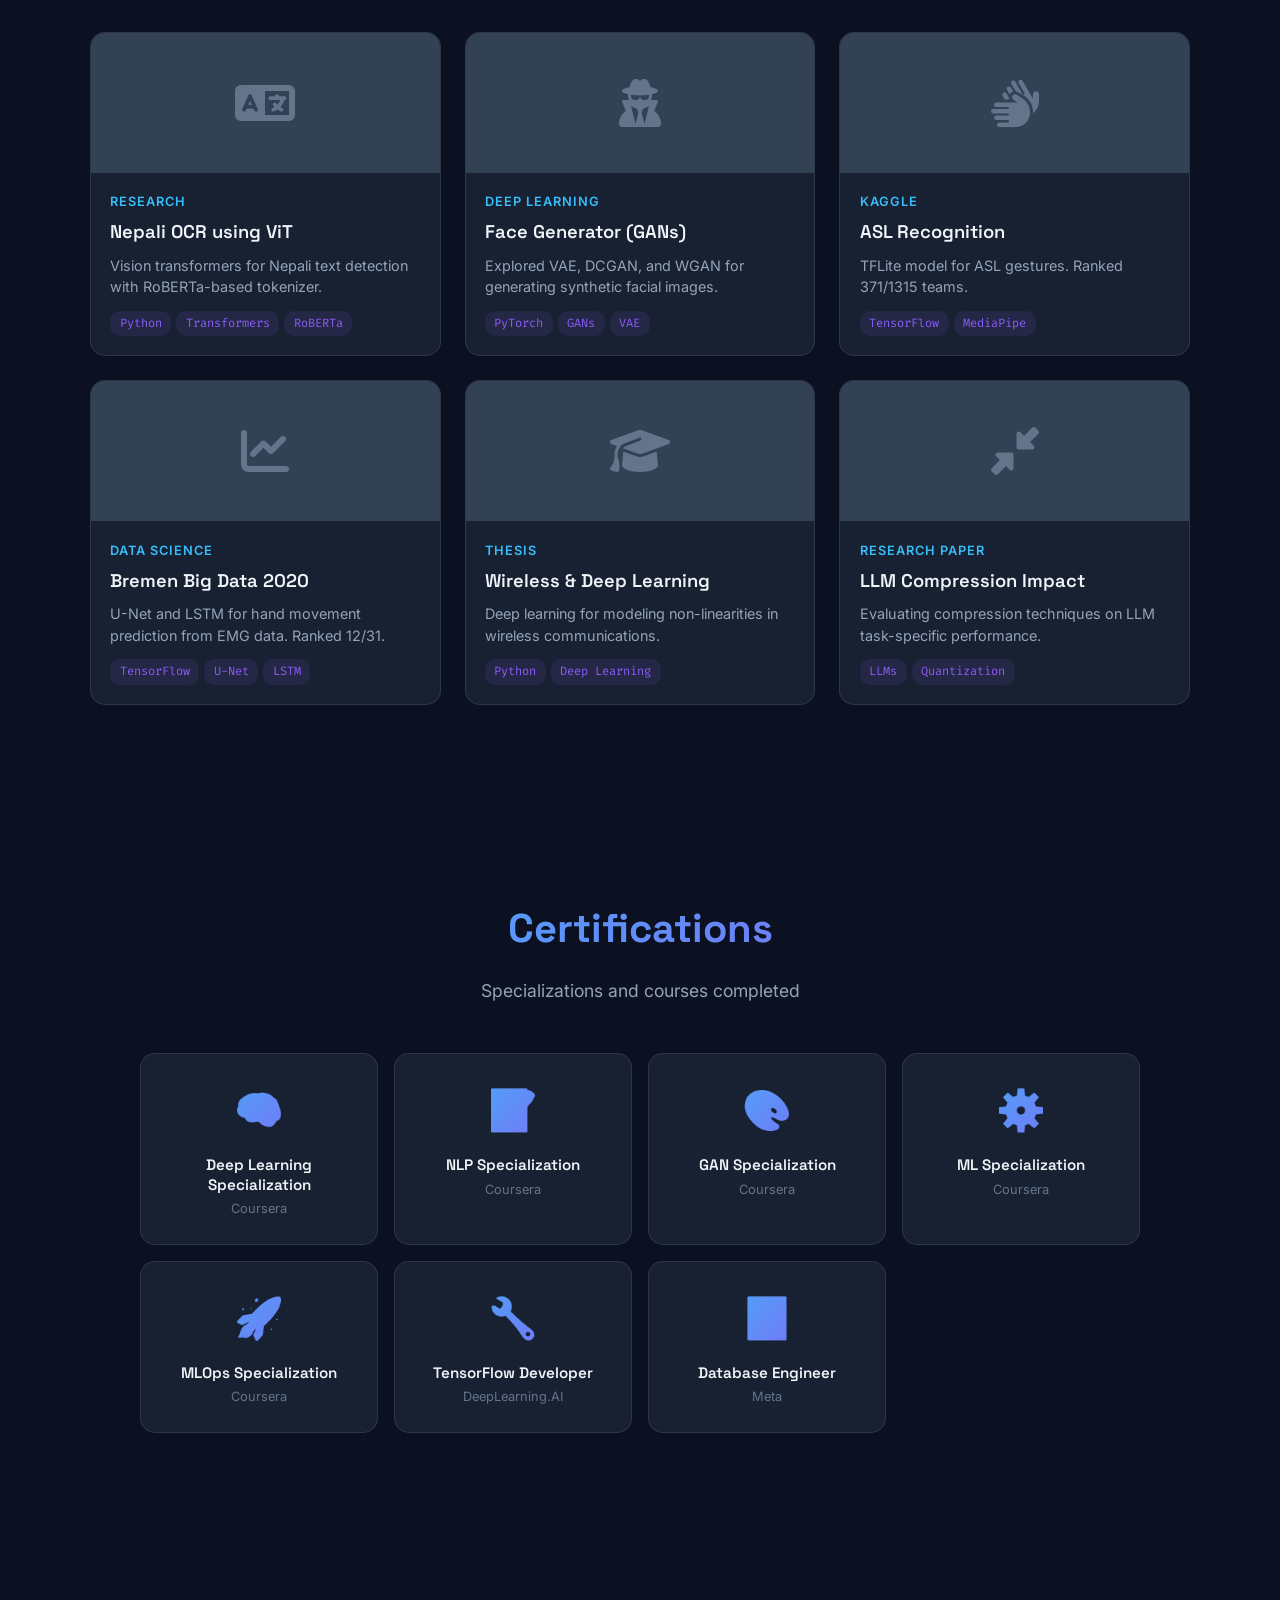
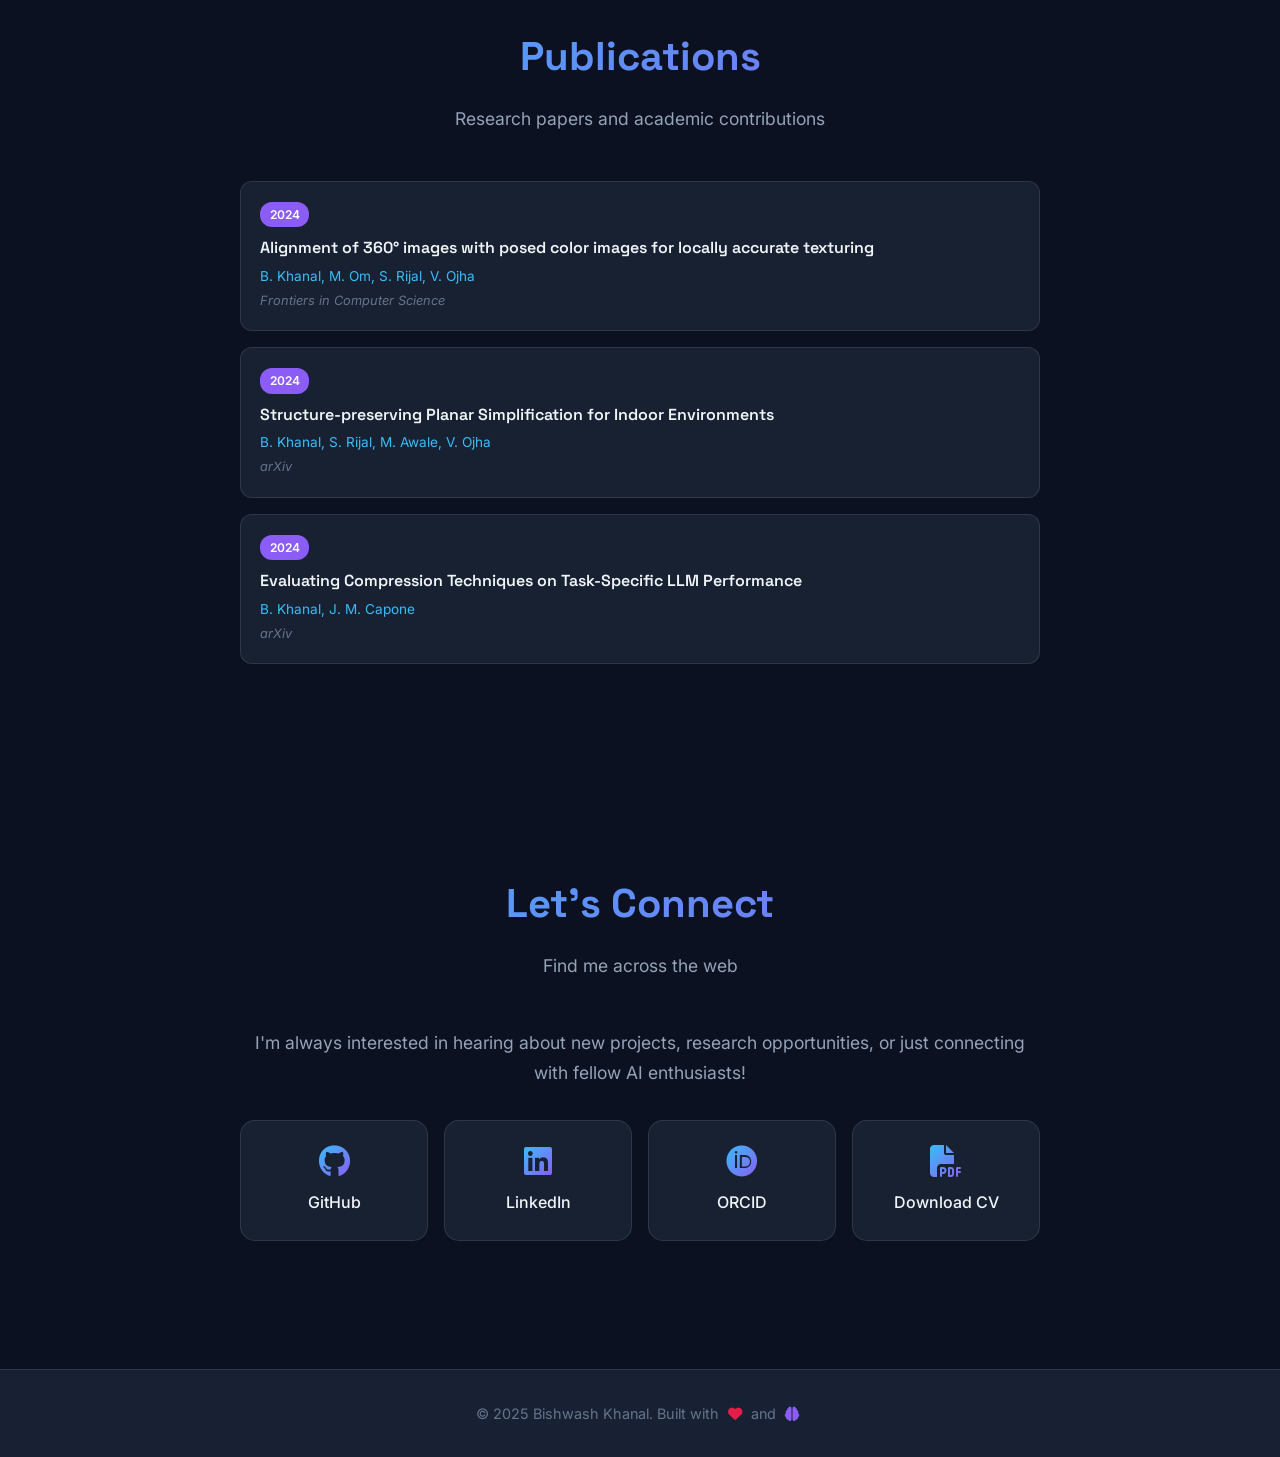
==== commit 1a0b926e: "renamed github link" ====
--- a/index.html
+++ b/index.html
@@ -1684,7 +1684,7 @@
             </p>
             
             <div class="fun-links-grid">
-                <a href="https://github.com/bkhanal-11" target="_blank" class="fun-link-card">
+                <a href="https://github.com/bikhanal" target="_blank" class="fun-link-card">
                     <i class="fab fa-github"></i>
                     <span>GitHub</span>
                 </a>
@@ -1890,7 +1890,7 @@
                     <p>Python, Transformers, RoBERTa, PyTorch</p>
                 `,
                 links: [
-                    { url: 'https://github.com/bkhanal-11/nepali-roberta', icon: 'github', text: 'View Code' }
+                    { url: 'https://github.com/bikhanal/nepali-roberta', icon: 'github', text: 'View Code' }
                 ]
             },
             'modal-face': {
@@ -1907,8 +1907,8 @@
                     <p>CelebA facial attribute dataset</p>
                 `,
                 links: [
-                    { url: 'https://github.com/bkhanal-11/generative-deep-learning', icon: 'github', text: 'Infusing Diffusion Models' },
-                    { url: 'https://github.com/bkhanal-11/applied-gans', icon: 'github', text: 'Applications of GAN' }
+                    { url: 'https://github.com/bikhanal/generative-deep-learning', icon: 'github', text: 'Infusing Diffusion Models' },
+                    { url: 'https://github.com/bikhanal/applied-gans', icon: 'github', text: 'Applications of GAN' }
                 ]
             },
             'modal-asl': {
@@ -1921,8 +1921,8 @@
                     <p>TFLite model trained on landmark data from MediaPipe Holistic Solution</p>
                 `,
                 links: [
-                    { url: 'https://github.com/bkhanal-11/gaslfr-kaggle', icon: 'github', text: 'ASL Recognition' },
-                    { url: 'https://github.com/bkhanal-11/gislr-kaggle', icon: 'github', text: 'ISL Recognition' }
+                    { url: 'https://github.com/bikhanal/gaslfr-kaggle', icon: 'github', text: 'ASL Recognition' },
+                    { url: 'https://github.com/bikhanal/gislr-kaggle', icon: 'github', text: 'ISL Recognition' }
                 ]
             },
             'modal-bbdc': {
@@ -1947,7 +1947,7 @@
                     </ul>
                 `,
                 links: [
-                    { url: 'https://github.com/bkhanal-11/bachelors-thesis', icon: 'github', text: 'View Thesis' }
+                    { url: 'https://github.com/bikhanal/bachelors-thesis', icon: 'github', text: 'View Thesis' }
                 ]
             },
             'modal-llm-compression': {
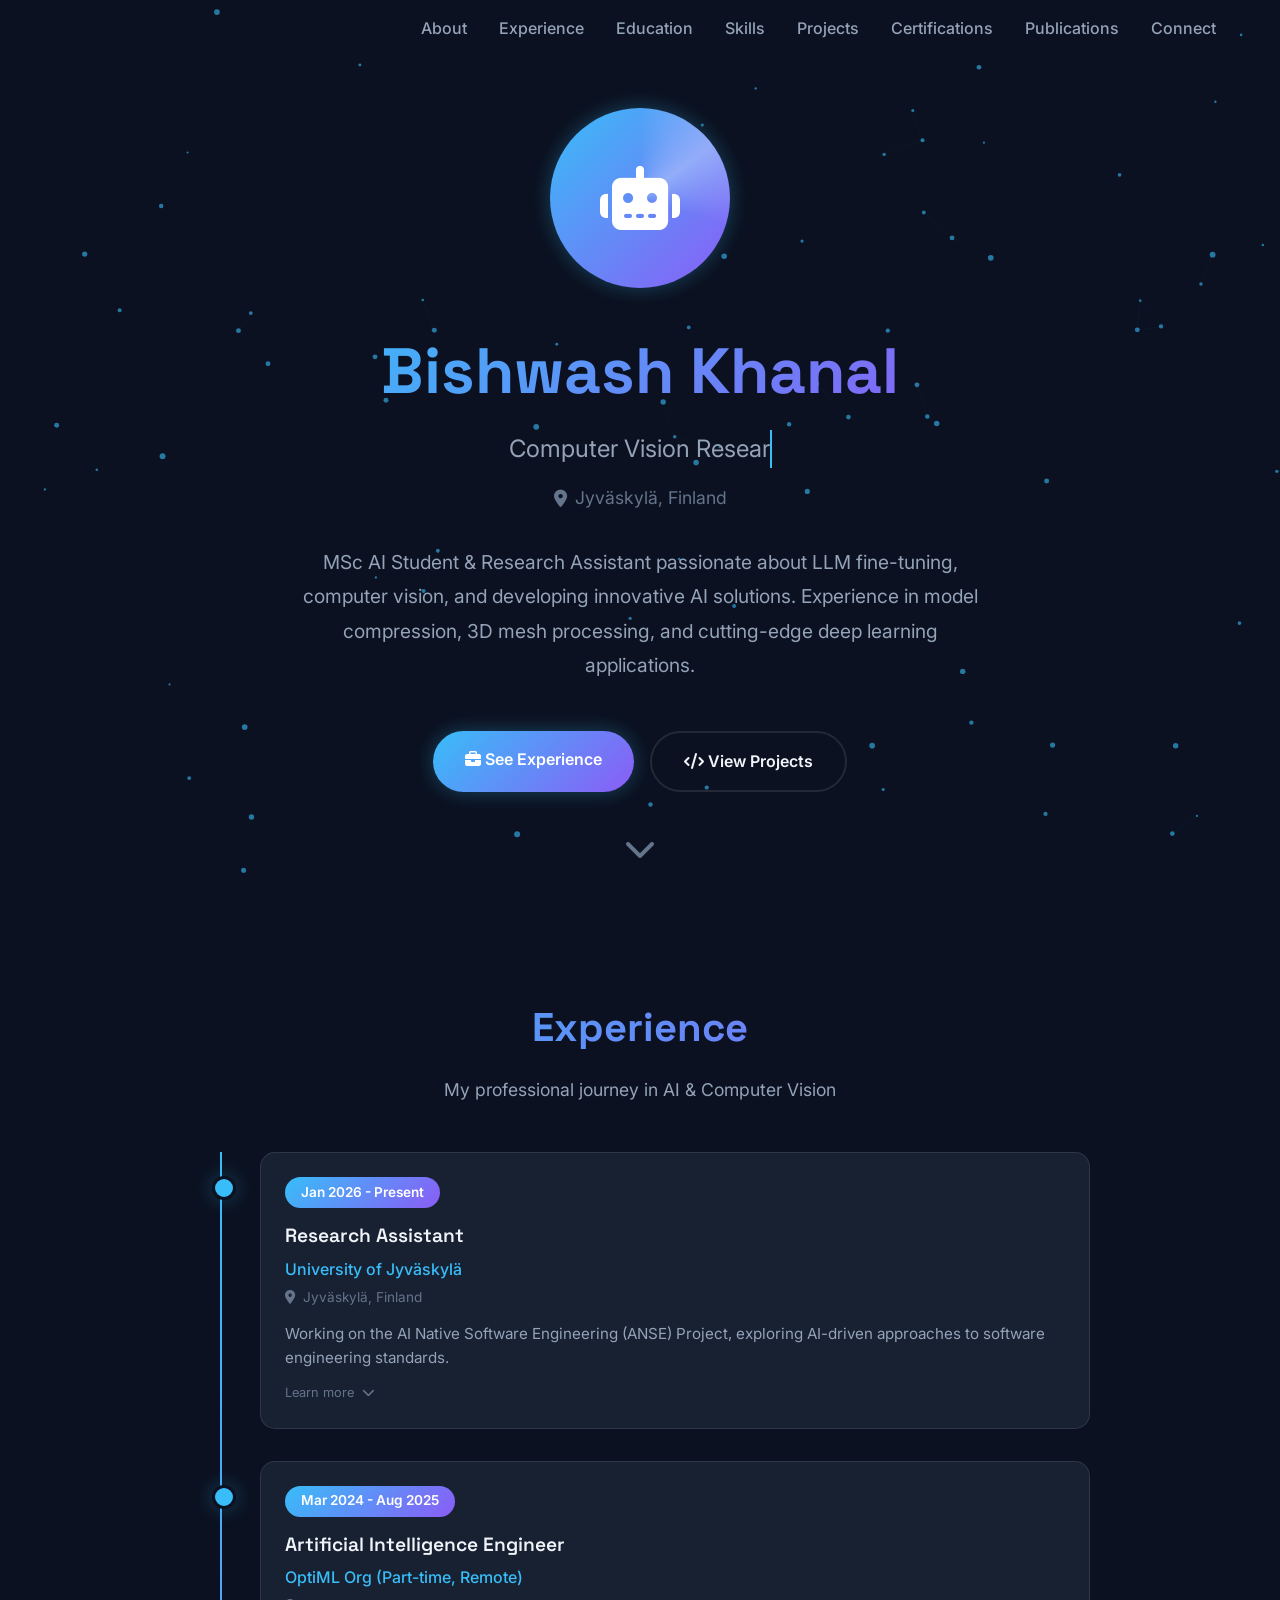
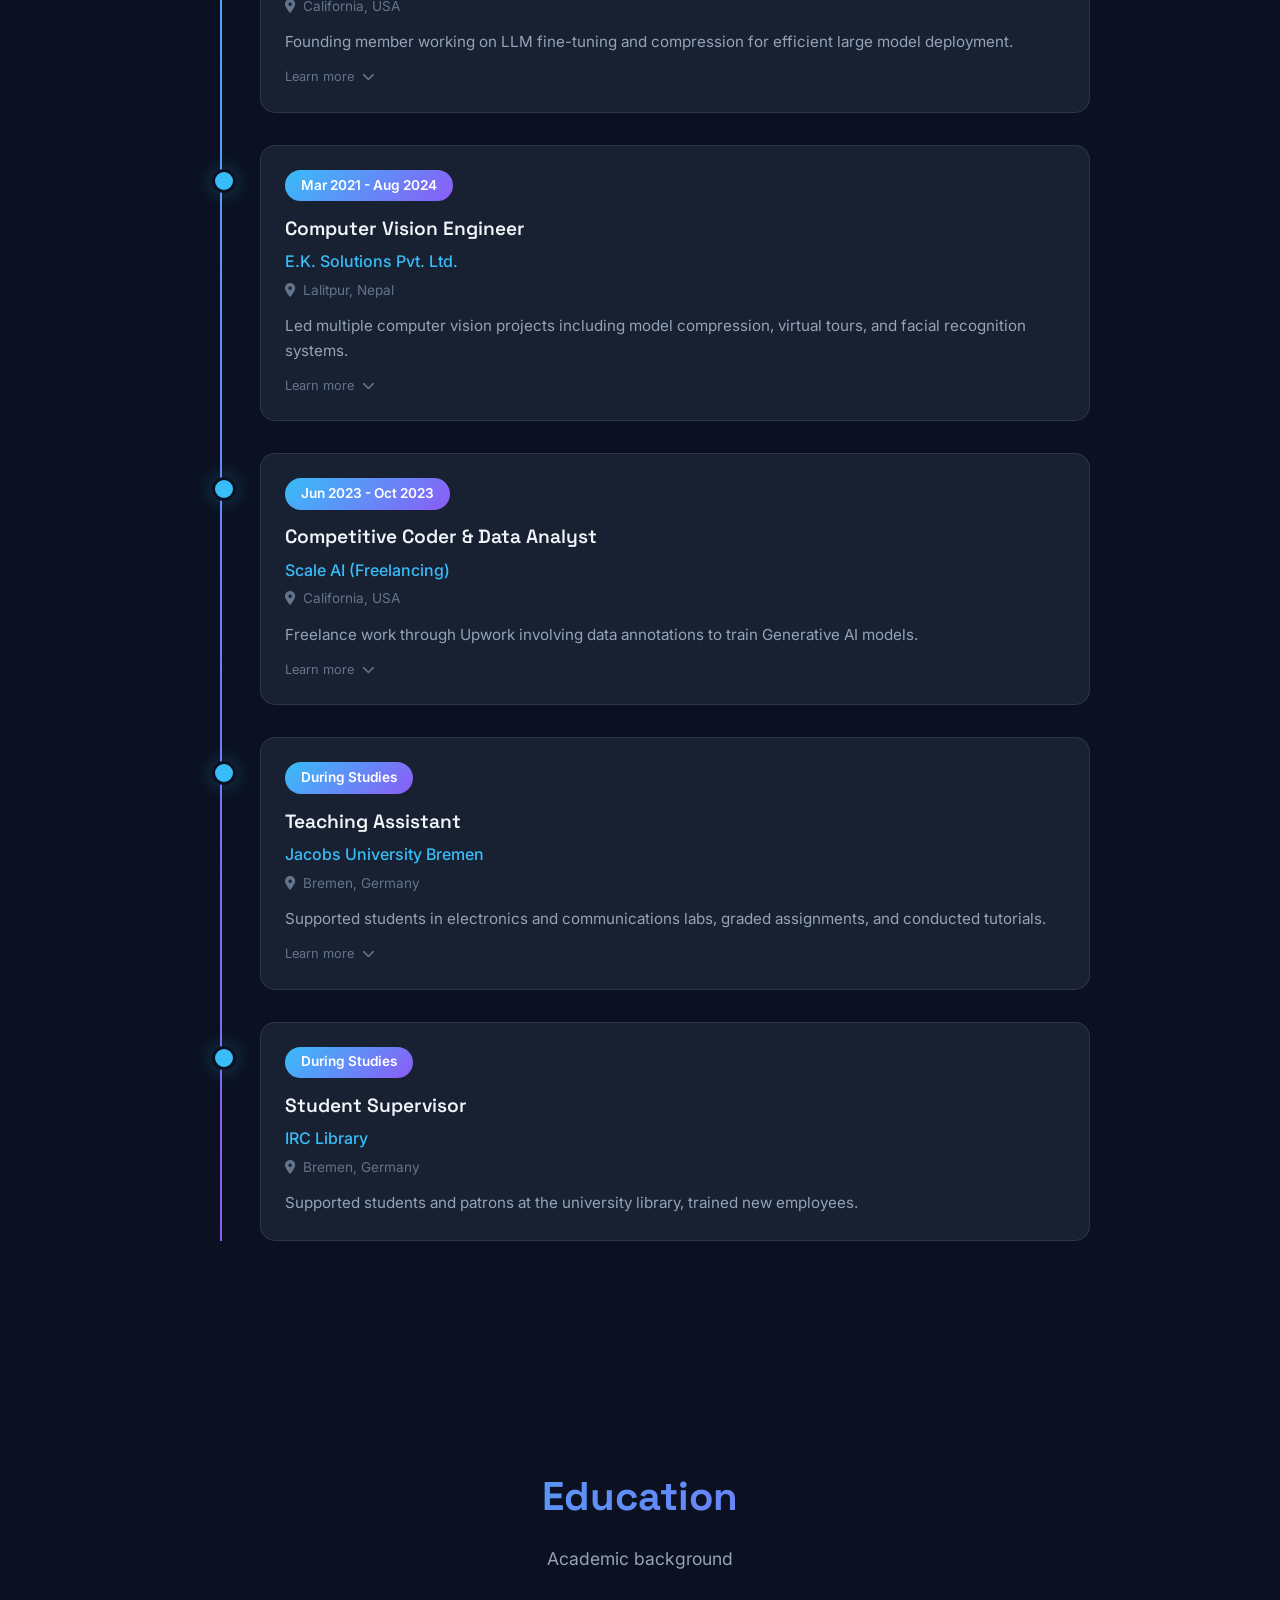
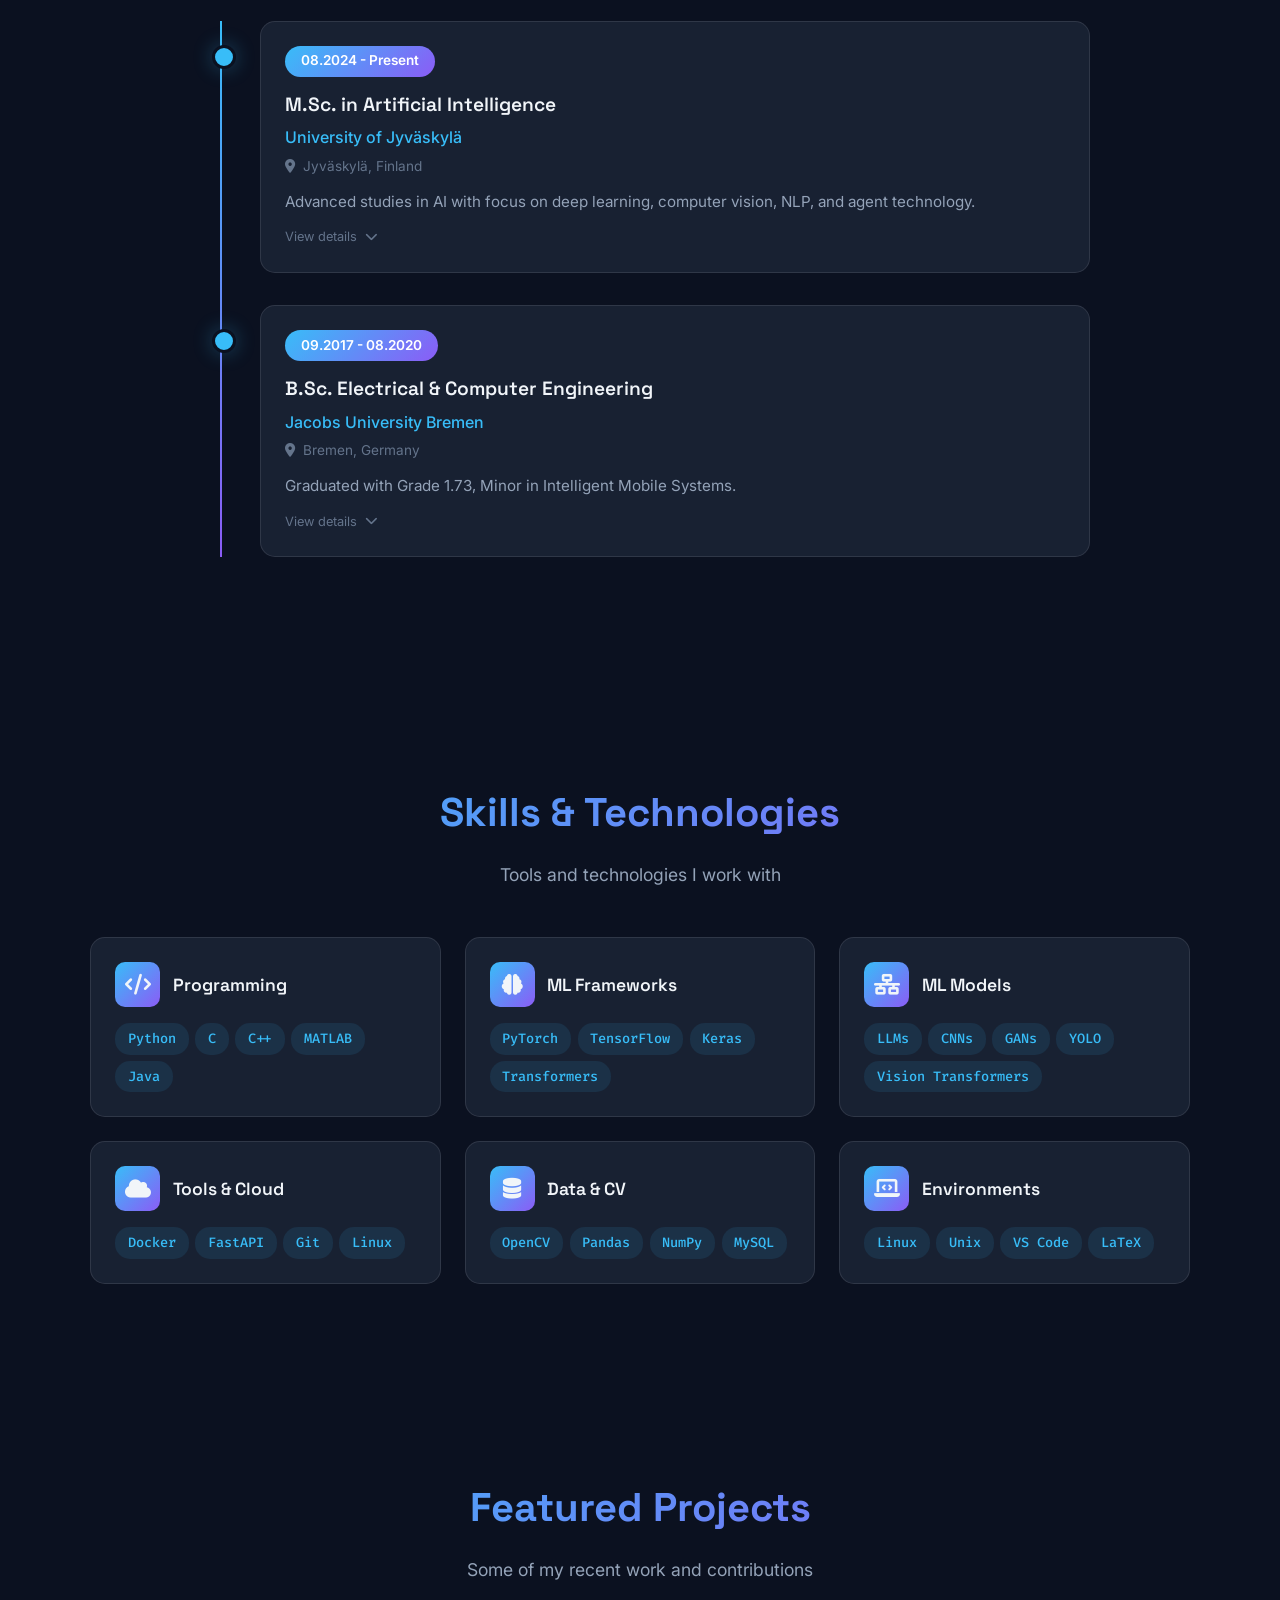
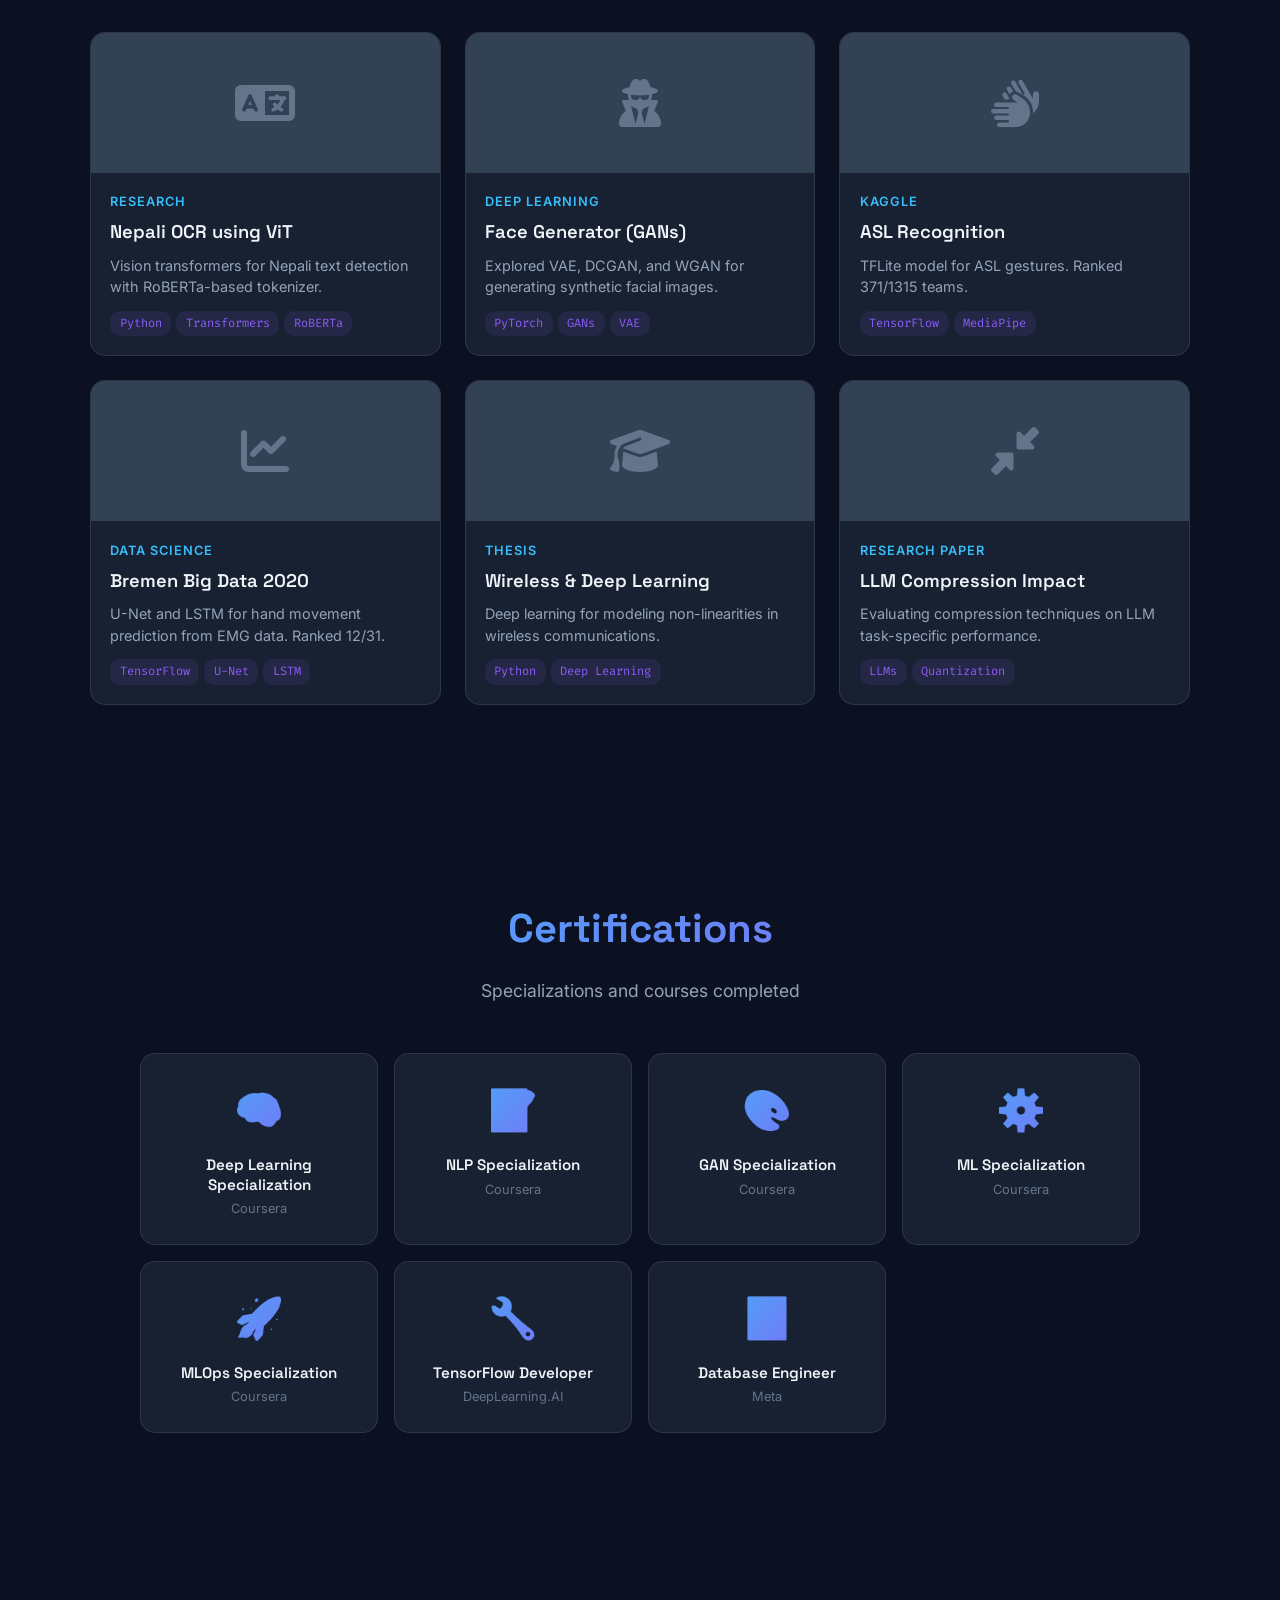
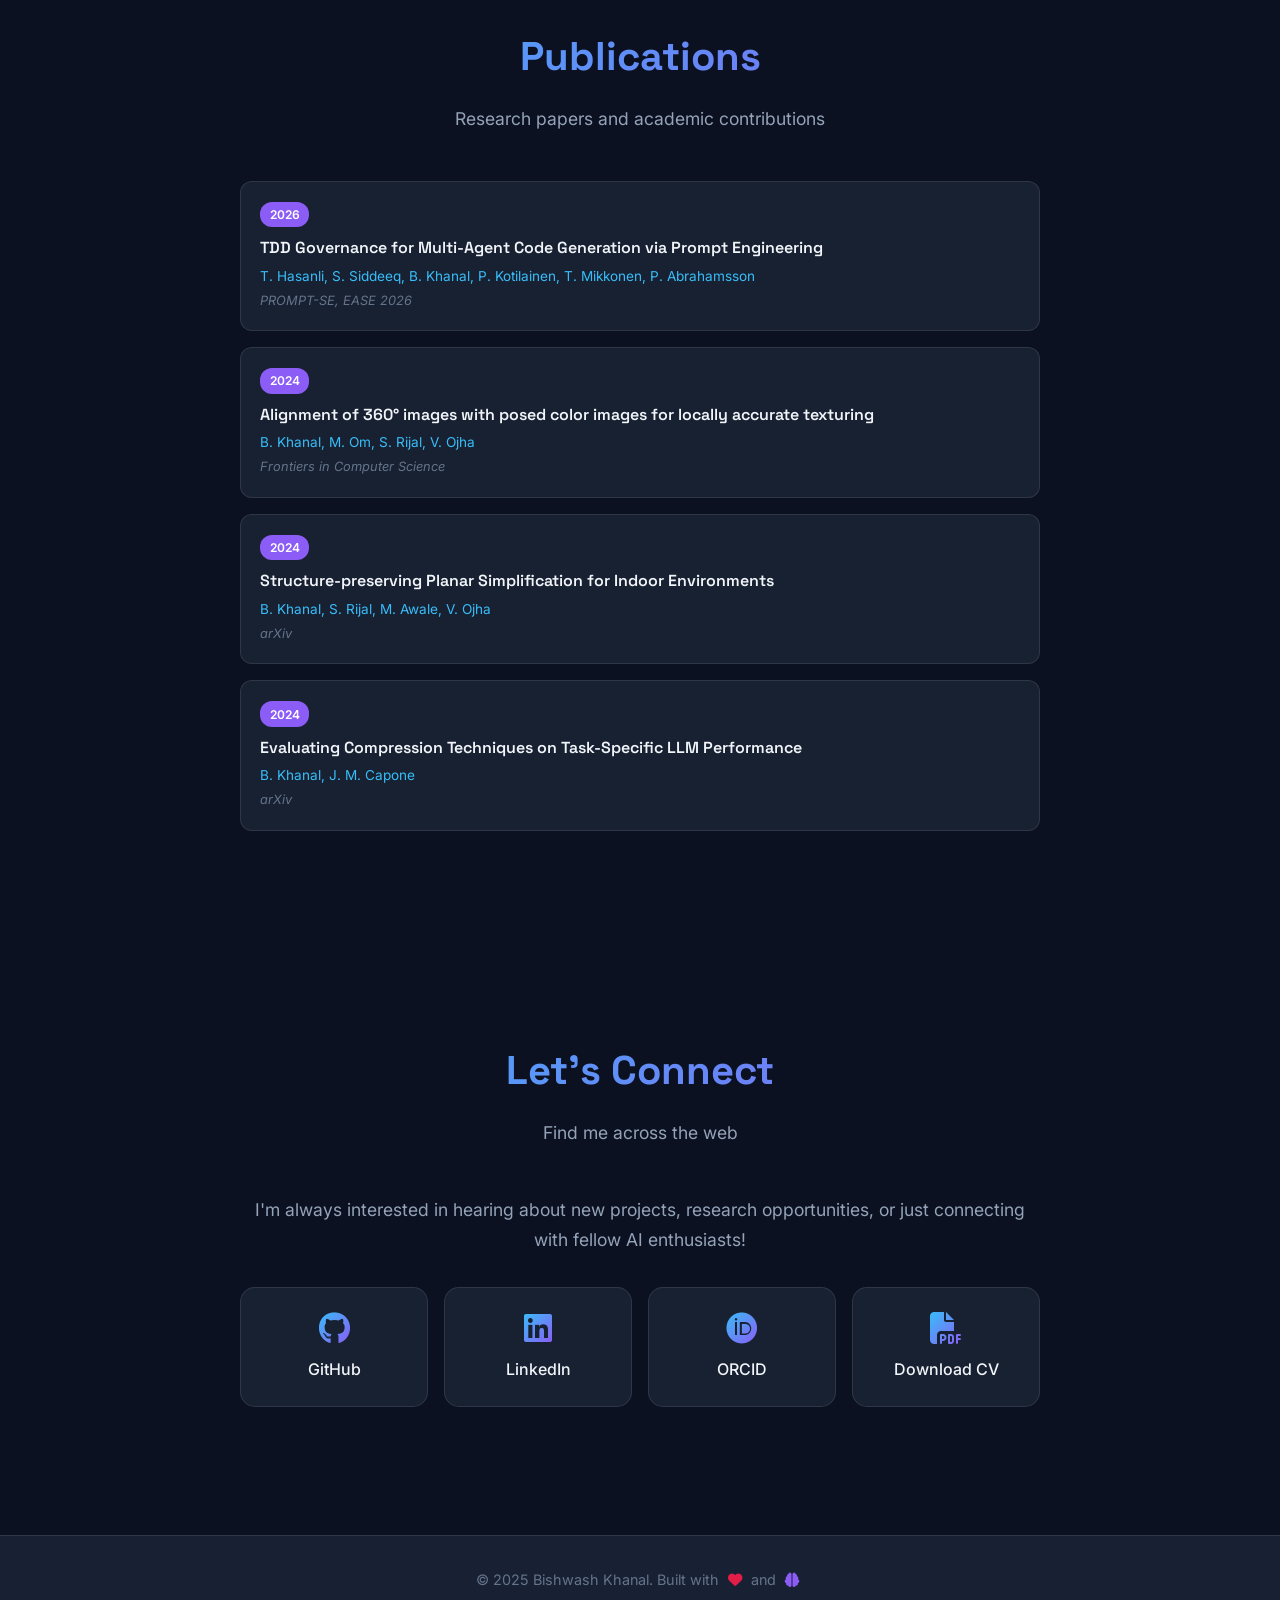
==== commit 53422d7e: "add: new paper" ====
--- a/index.html
+++ b/index.html
@@ -1642,6 +1642,15 @@
             <p class="section-subtitle">Research papers and academic contributions</p>
         </div>
         <div class="publications-list">
+            <div class="publication-card" onclick="openModal('modal-paper4')">
+                <span class="publication-year">2026</span>
+                <div class="publication-title">
+                    TDD Governance for Multi-Agent Code Generation via Prompt Engineering
+                </div>
+                <div class="publication-authors">T. Hasanli, S. Siddeeq, B. Khanal, P. Kotilainen, T. Mikkonen, P. Abrahamsson</div>
+                <div class="publication-venue">PROMPT-SE, EASE 2026</div>
+            </div>
+
             <div class="publication-card" onclick="openModal('modal-paper1')">
                 <span class="publication-year">2024</span>
                 <div class="publication-title">
@@ -2004,6 +2013,19 @@
                 links: [
                     { url: 'https://arxiv.org/abs/2409.11233', icon: 'external-link-alt', text: 'Read Paper' }
                 ]
+            },
+            'modal-paper4': {
+                title: 'TDD Governance for Multi-Agent Code Generation via Prompt Engineering',
+                body: `
+                    <p>Submitted to the 1st International Workshop on Empirical Prompt Engineering for Software Engineering (PROMPT-SE 2026)</p>
+                    <h4>Abstract:</h4>
+                    <p>We present an AI-native TDD framework that operationalizes classical TDD principles as structured prompt-level and workflow-level governance mechanisms. The system enforces phase ordering, bounded repair loops, validation gates, and atomic mutation control to improve stability and reproducibility.</p>
+                    <h4>Authors:</h4>
+                    <p>Tarlan Hasanli, Shahbaz Siddeeq, Bishwash Khanal, Pyry Kotilainen, Tommi Mikkonen, Pekka Abrahamsson</p>
+                `,
+                links: [
+                    { url: 'https://arxiv.org/abs/2604.26615', icon: 'external-link-alt', text: 'Read Paper' }
+                ]
             }
         };
 
@@ -2017,7 +2039,8 @@
                 if (data.links && data.links.length > 0) {
                     linksHtml = '<div class="modal-links">';
                     data.links.forEach(link => {
-                        linksHtml += `<a href="${link.url}" target="_blank" class="modal-link"><i class="fab fa-${link.icon}"></i>${link.text}</a>`;
+                        const iconClass = (link.icon === 'github' || link.icon === 'linkedin' || link.icon === 'orcid') ? 'fab' : 'fas';
+                        linksHtml += `<a href="${link.url}" target="_blank" class="modal-link"><i class="${iconClass} fa-${link.icon}"></i>${link.text}</a>`;
                     });
                     linksHtml += '</div>';
                 }
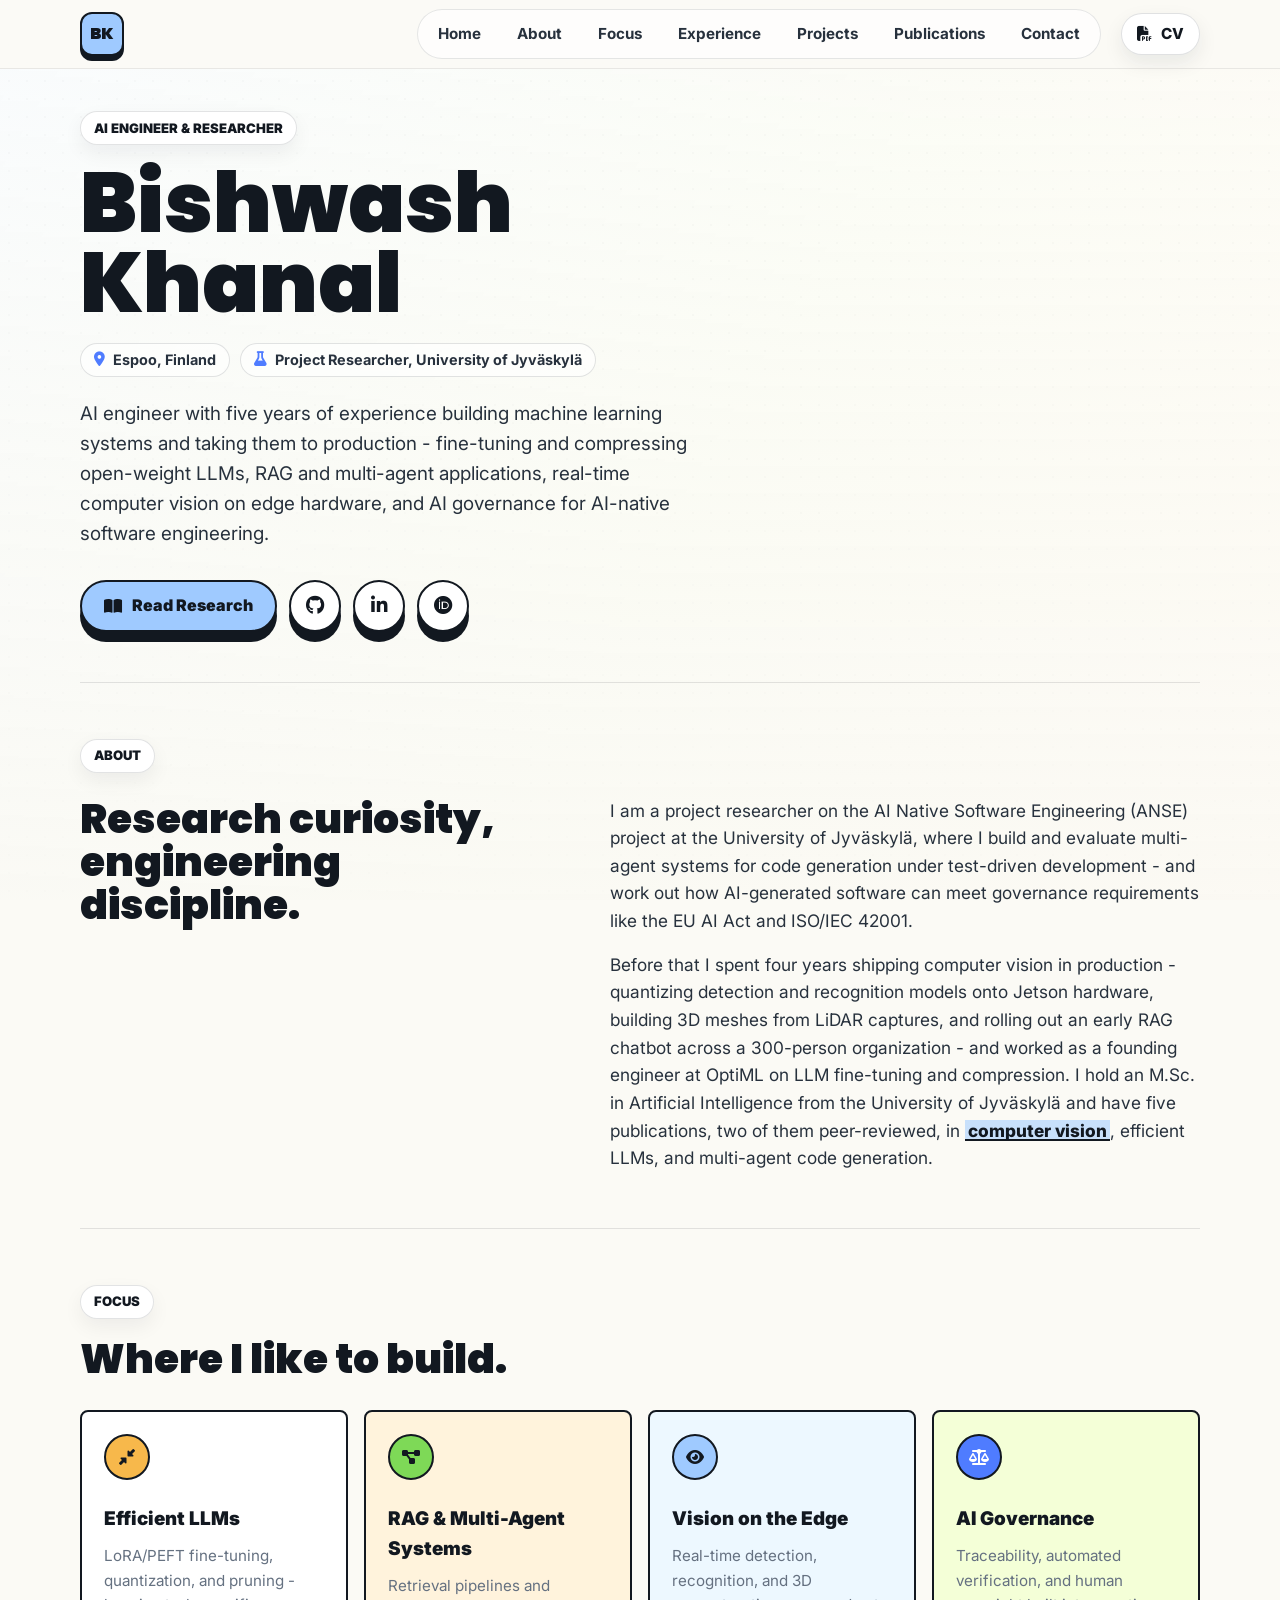
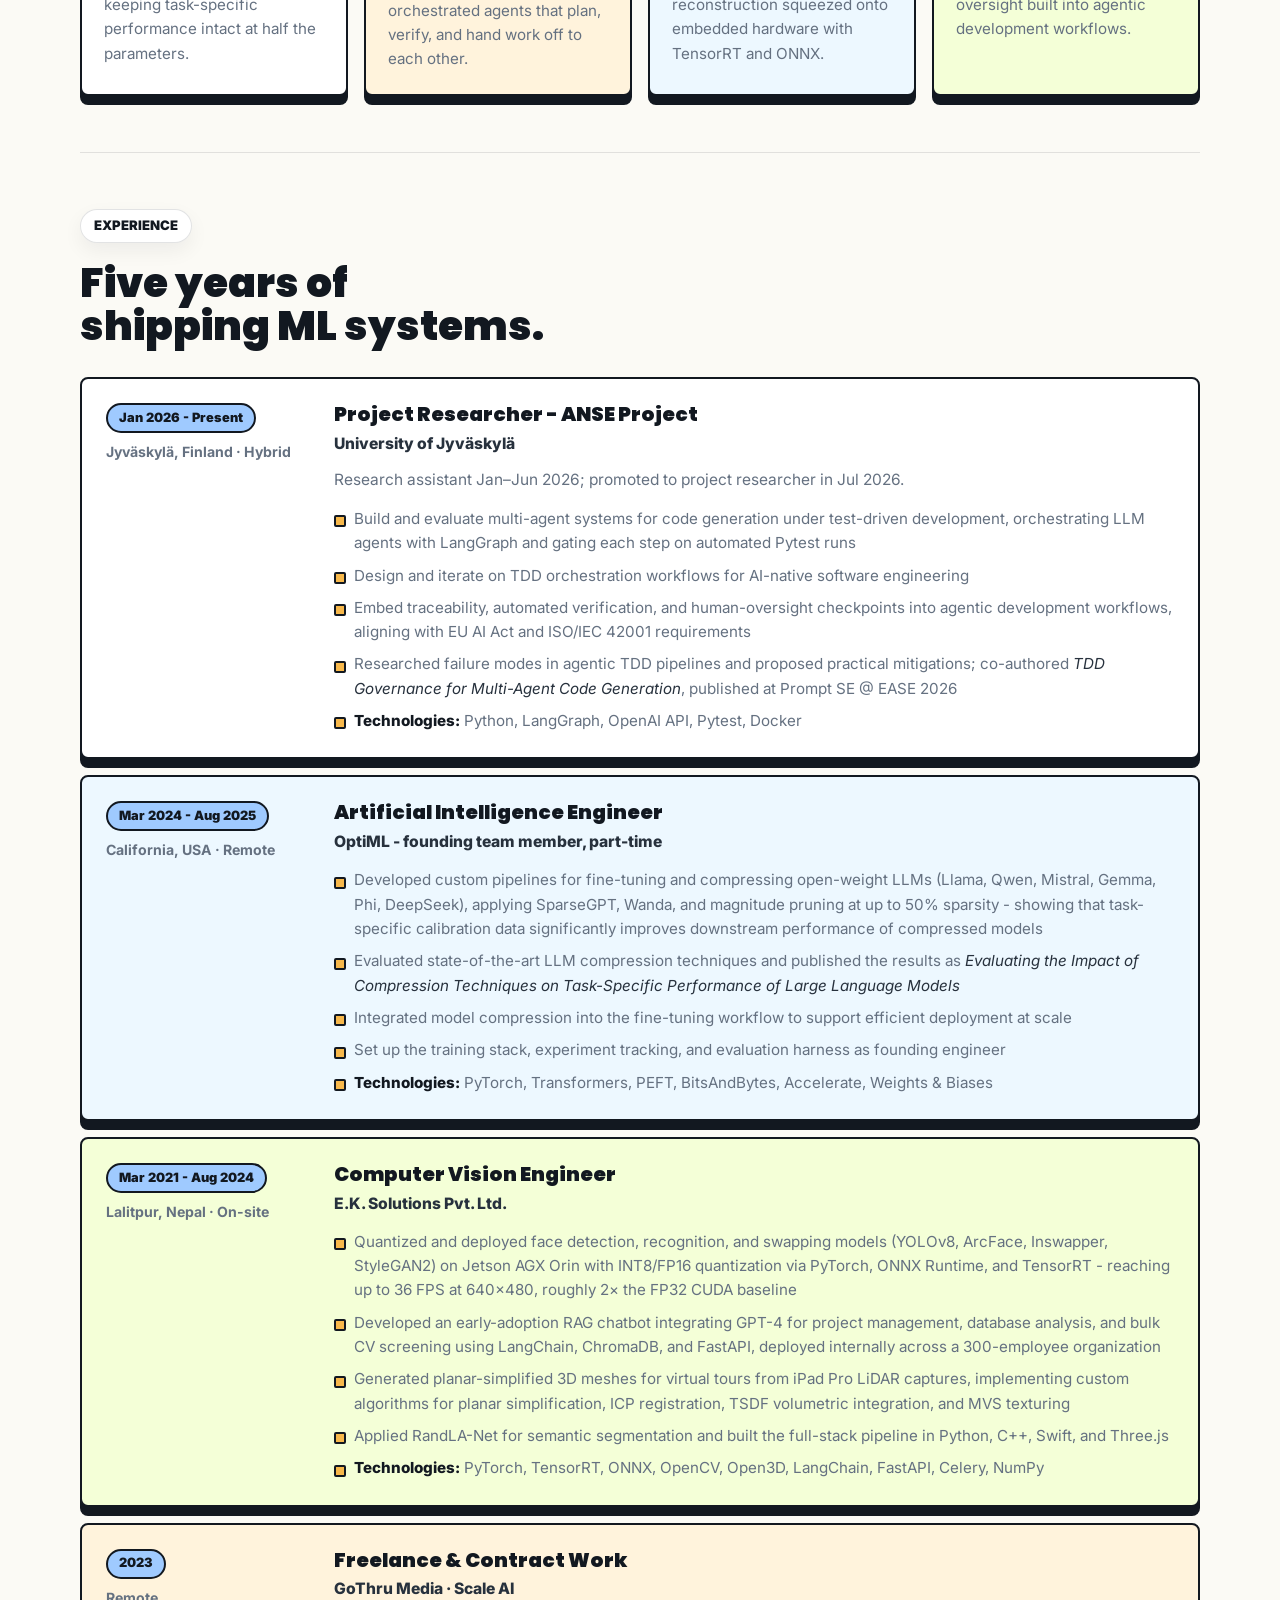
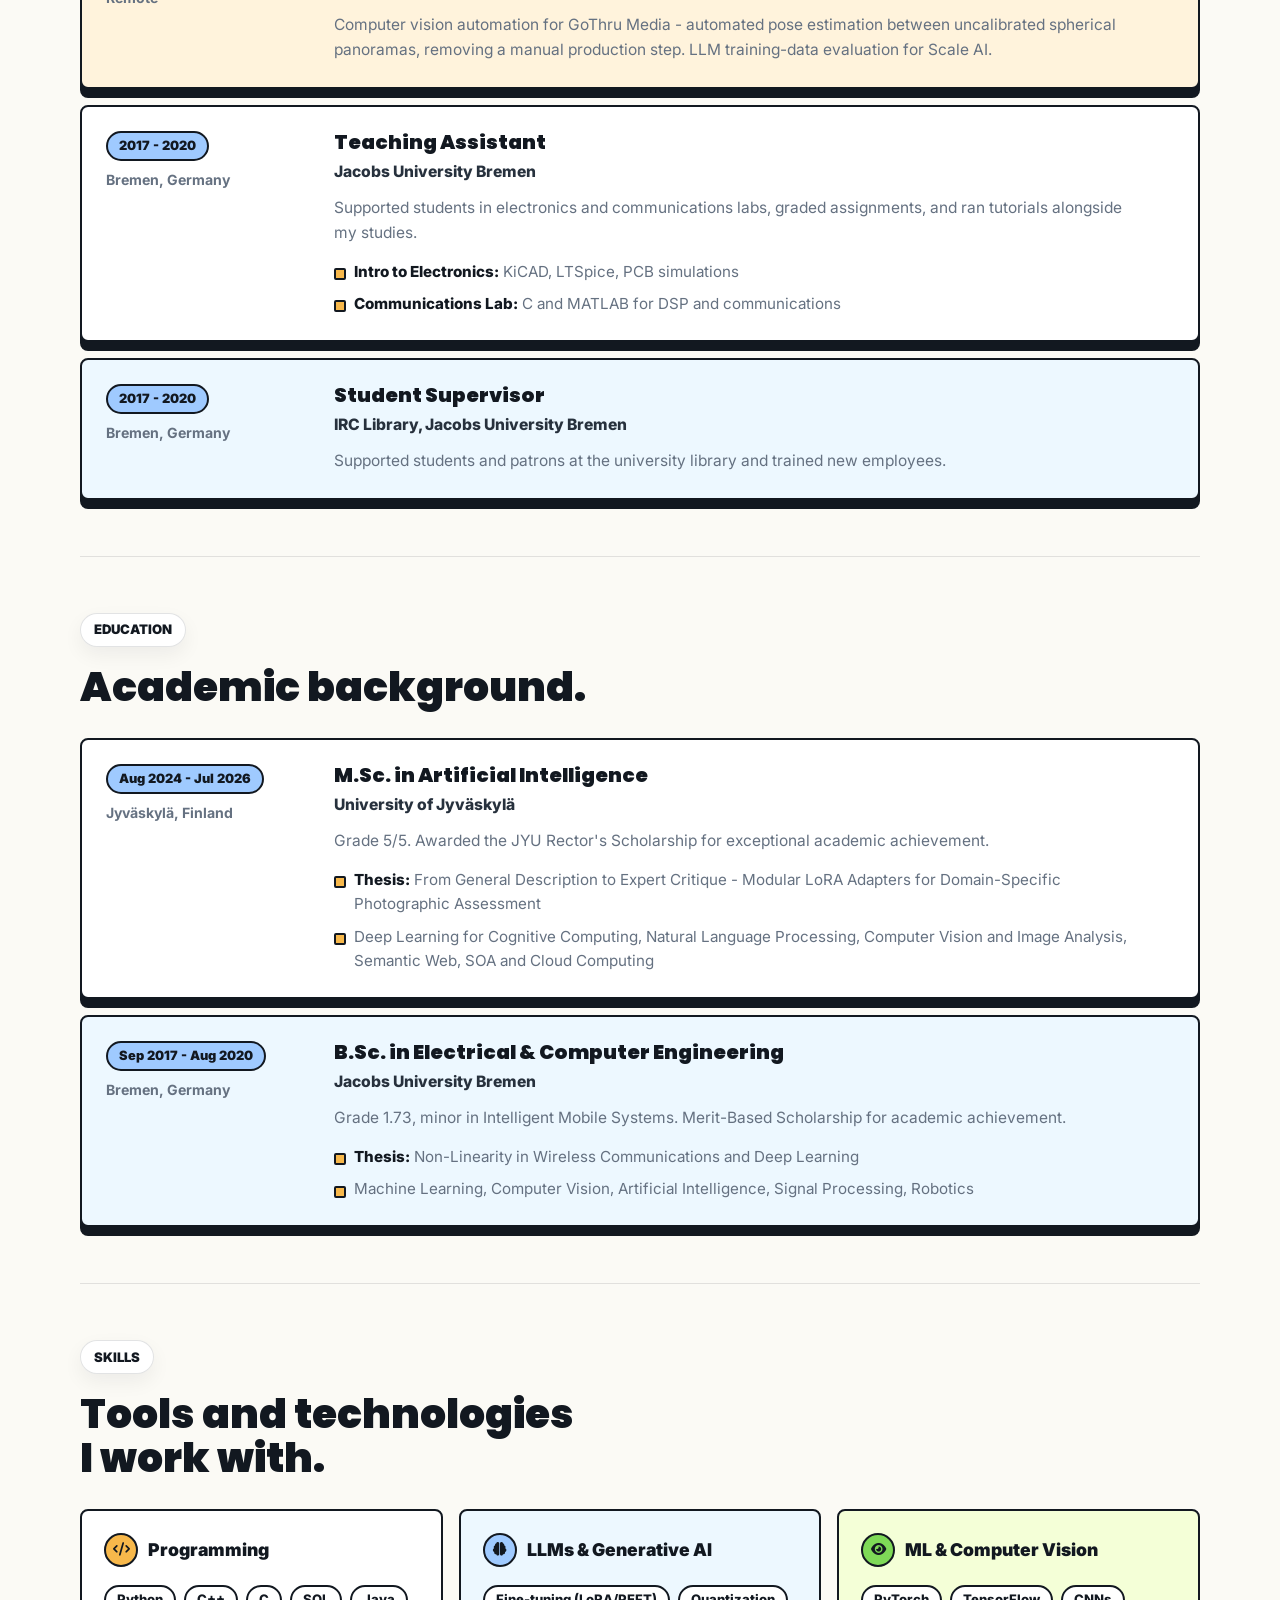
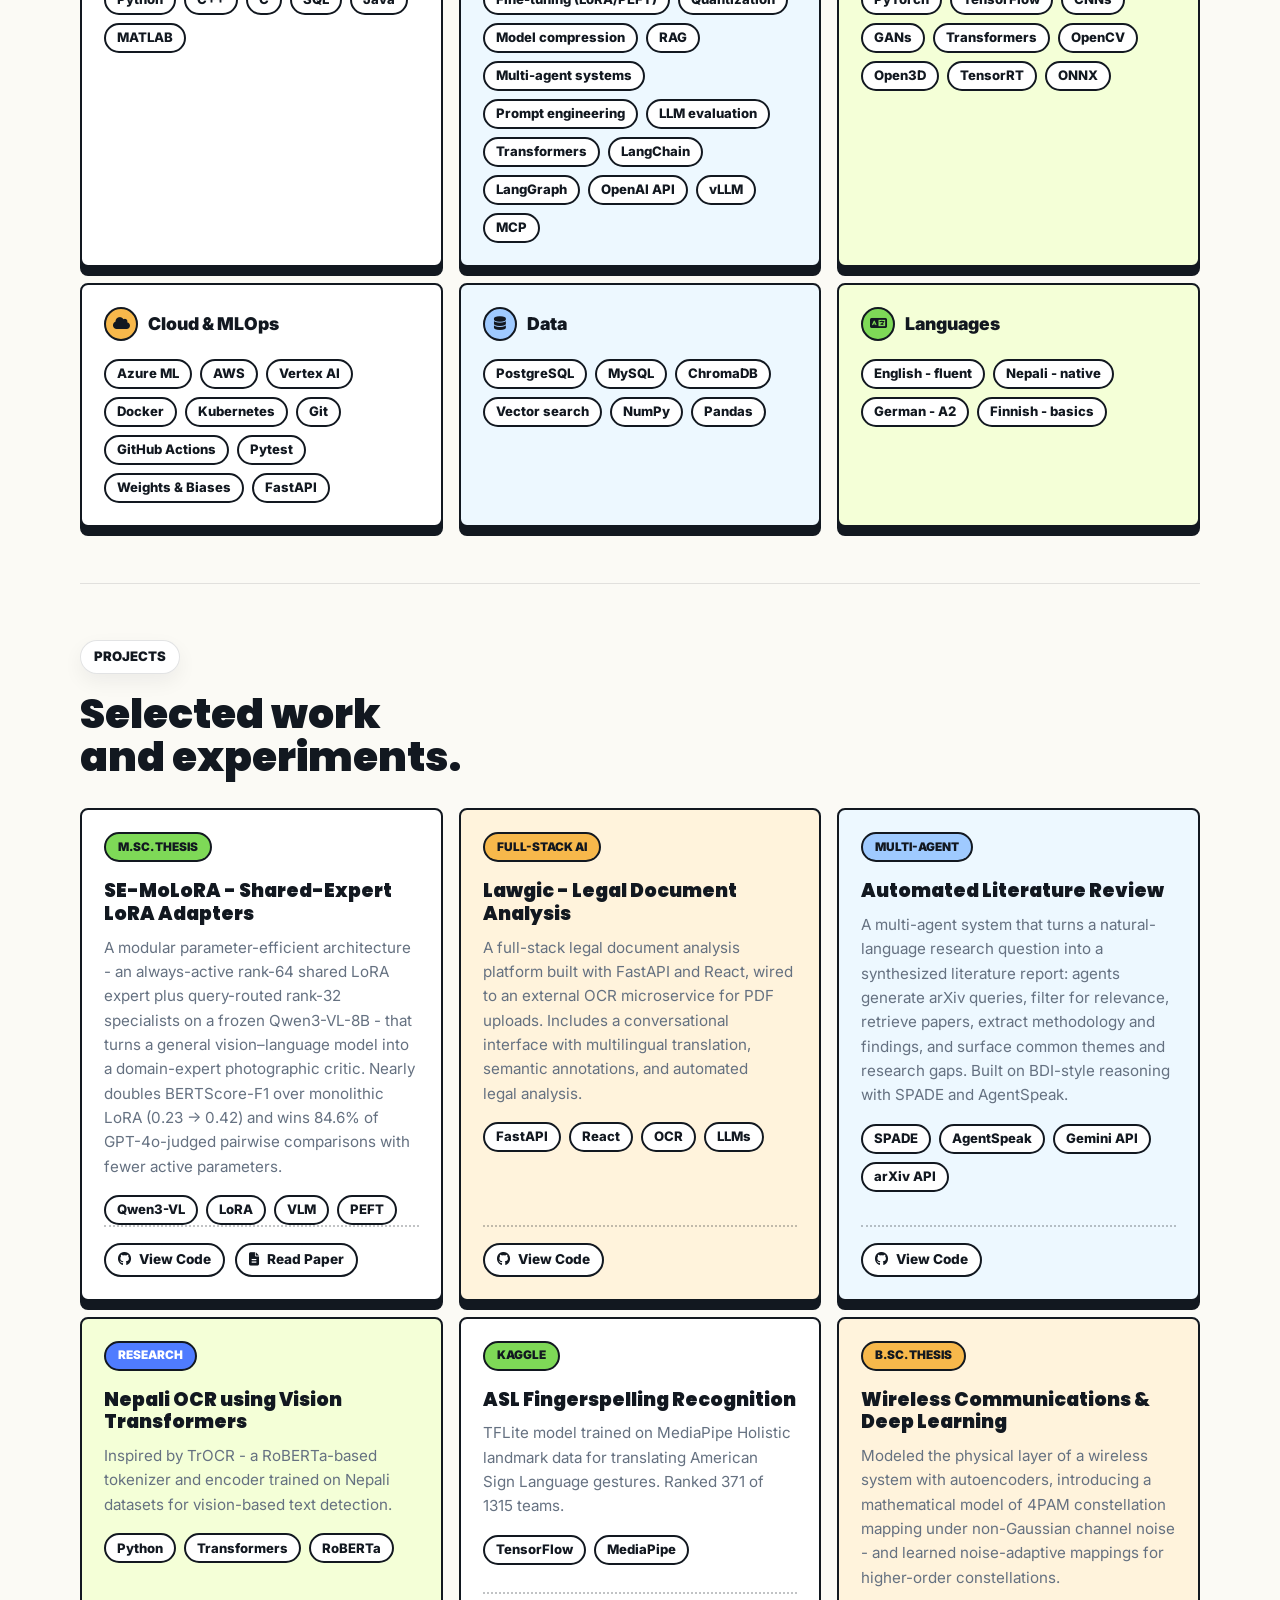
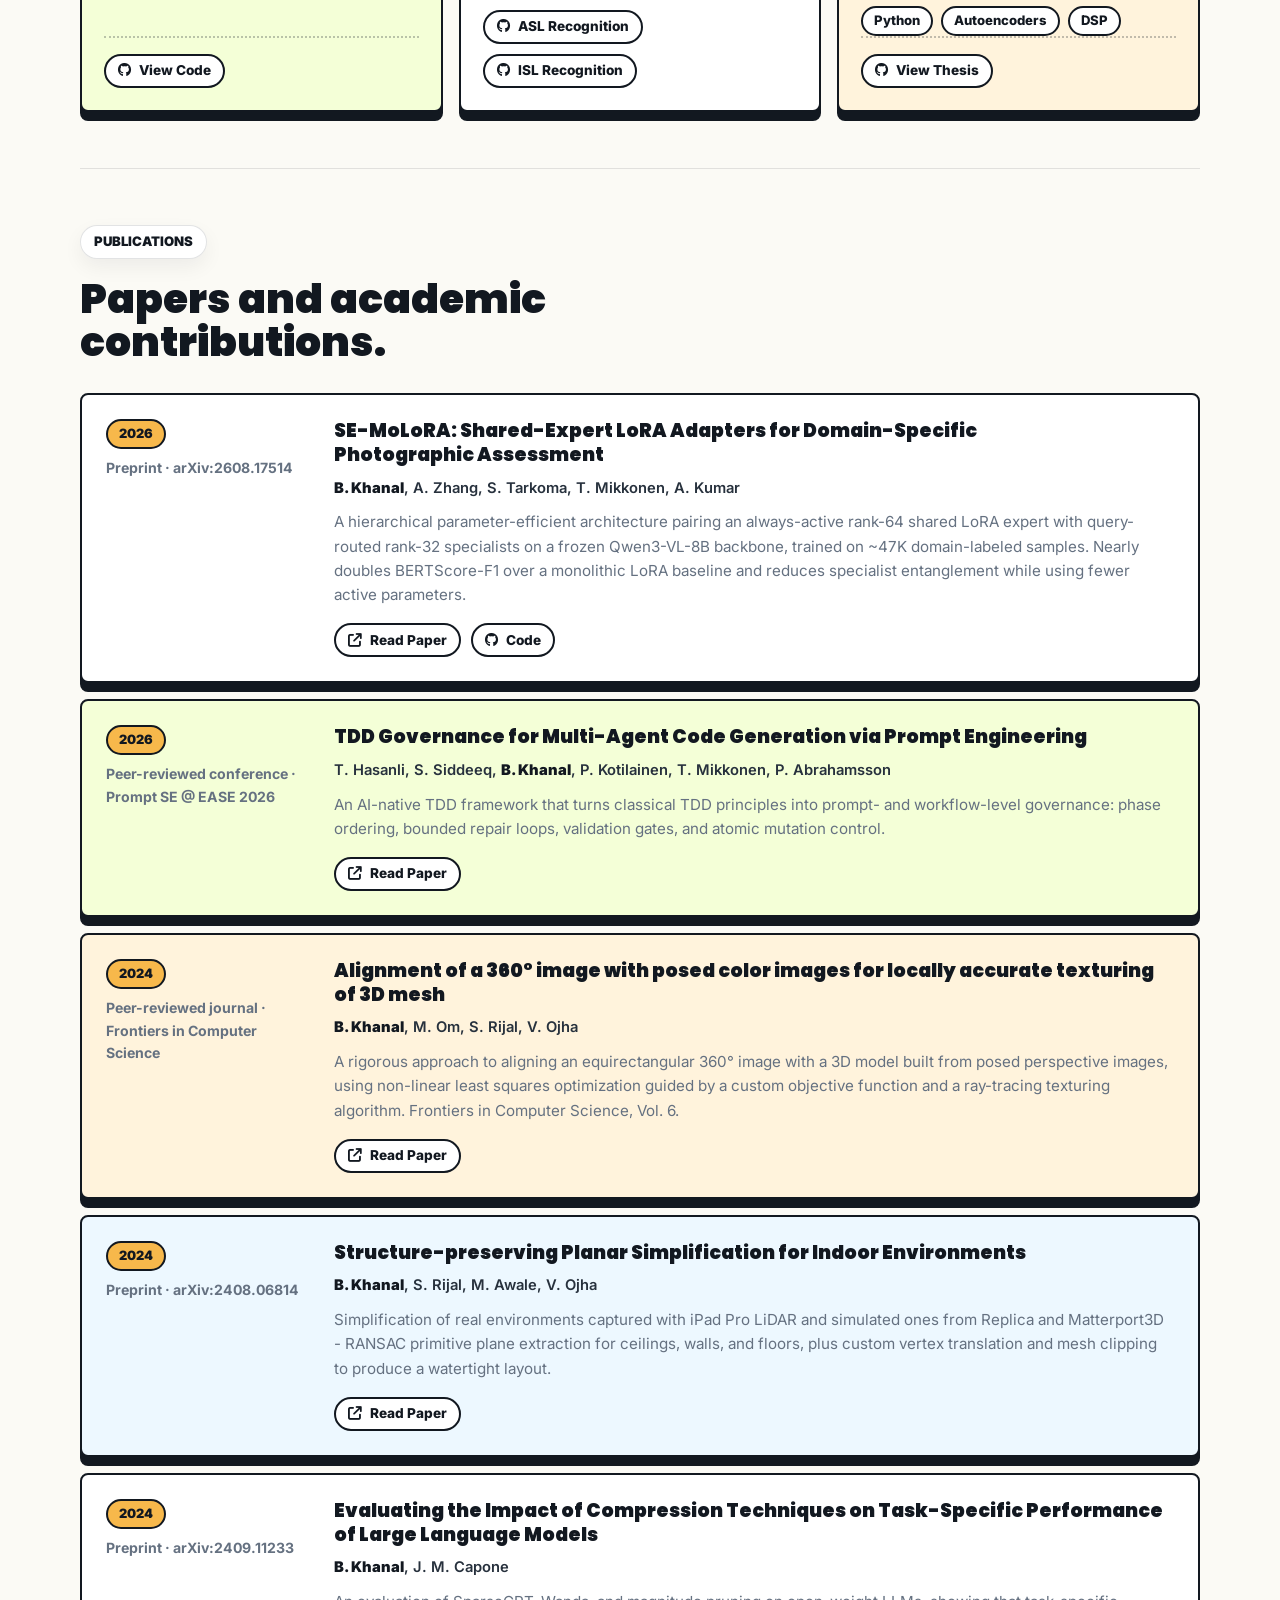
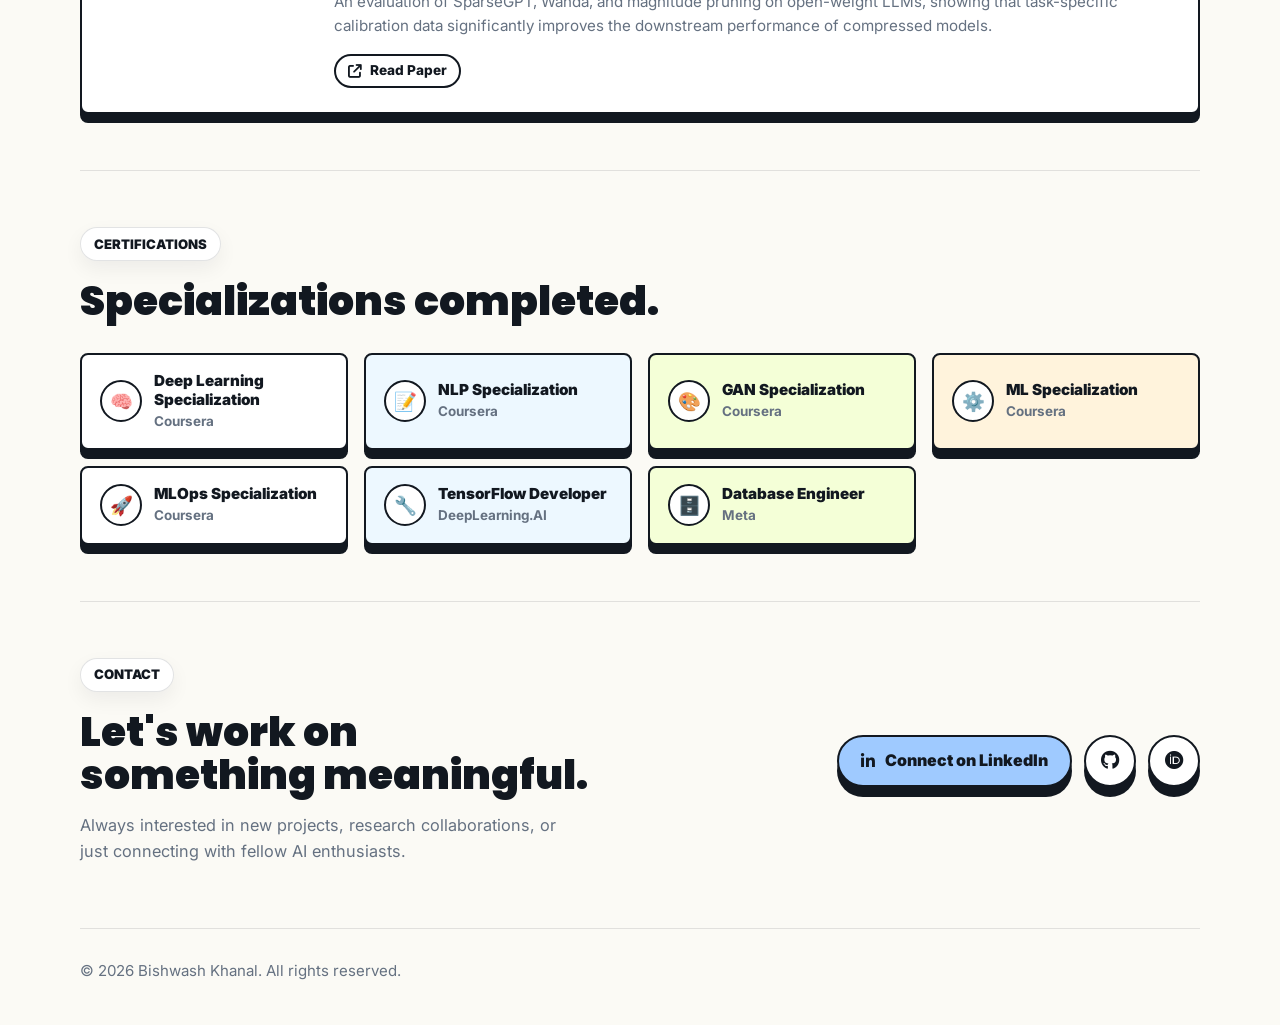
==== commit 04ccaaf8: "update as of aug26" ====
--- a/index.html
+++ b/index.html
@@ -1,2086 +1,1203 @@
-<!DOCTYPE html>
+<!doctype html>
 <html lang="en">
-<head>
-    <meta charset="UTF-8">
-    <meta name="viewport" content="width=device-width, initial-scale=1.0">
-    <title>Bishwash Khanal | AI Engineer & Researcher</title>
-    <link href="https://cdnjs.cloudflare.com/ajax/libs/font-awesome/6.4.0/css/all.min.css" rel="stylesheet">
-    <link href="https://fonts.googleapis.com/css2?family=Inter:wght@300;400;500;600;700;800&family=Space+Grotesk:wght@400;500;600;700&family=Fira+Code:wght@400;500&display=swap" rel="stylesheet">
-    <style>
-        * {
-            margin: 0;
-            padding: 0;
-            box-sizing: border-box;
+  <head>
+    <meta charset="UTF-8" />
+    <meta name="viewport" content="width=device-width, initial-scale=1.0" />
+    <title>Bishwash Khanal</title>
+    <meta
+      name="description"
+      content="Bishwash Khanal is an AI engineer and researcher in Espoo, Finland, working on LLM fine-tuning and compression, RAG and multi-agent systems, real-time computer vision on edge hardware, and AI governance for AI-native software engineering."
+    />
+    <meta name="theme-color" content="#fbfaf5" />
+    <link rel="icon" href="assets/favicon.svg" type="image/svg+xml" />
+    <link rel="apple-touch-icon" href="assets/apple-touch-icon.png" />
+    <script>
+      if ("scrollRestoration" in history) {
+        history.scrollRestoration = "manual";
+      }
+    </script>
+    <link rel="preconnect" href="https://fonts.googleapis.com" />
+    <link rel="preconnect" href="https://fonts.gstatic.com" crossorigin />
+    <link
+      href="https://fonts.googleapis.com/css2?family=Inter:wght@400;500;600;700;800;900&family=Poppins:wght@500;700;800;900&display=swap"
+      rel="stylesheet"
+    />
+    <link
+      href="https://cdnjs.cloudflare.com/ajax/libs/font-awesome/6.4.2/css/all.min.css"
+      rel="stylesheet"
+    />
+    <link rel="stylesheet" href="assets/style/styles.css" />
+  </head>
+  <body>
+    <a class="skip-link" href="#top">Skip to content</a>
+    <div class="background" aria-hidden="true"></div>
+
+    <header class="site-header">
+      <nav class="navbar" aria-label="Main navigation">
+        <a class="nav-brand" href="#top" aria-label="Bishwash Khanal - back to top">
+          <span class="nav-mark" aria-hidden="true">BK</span>
+        </a>
+        <button
+          class="nav-toggle"
+          type="button"
+          aria-expanded="false"
+          aria-controls="mobile-menu"
+          aria-label="Open navigation"
+        >
+          <i class="fas fa-bars nav-toggle-open" aria-hidden="true"></i>
+          <i class="fas fa-xmark nav-toggle-close" aria-hidden="true"></i>
+        </button>
+        <div class="nav-panel" id="mobile-menu">
+          <div class="nav-links" aria-label="Primary pages">
+            <a href="#top">Home</a>
+            <a href="#about">About</a>
+            <a href="#focus">Focus</a>
+            <a href="#experience">Experience</a>
+            <a href="#projects">Projects</a>
+            <a href="#publications">Publications</a>
+            <a href="#contact">Contact</a>
+          </div>
+          <a class="nav-cv" href="cv.pdf" download>
+            <i class="fas fa-file-pdf" aria-hidden="true"></i>
+            <span>CV</span>
+          </a>
+        </div>
+      </nav>
+    </header>
+
+    <main id="top" tabindex="-1">
+      <section class="hero shell" aria-labelledby="main-title">
+        <div class="hero-copy">
+          <p class="eyebrow">AI Engineer &amp; Researcher</p>
+          <h1 class="title" id="main-title">Bishwash Khanal</h1>
+          <div class="hero-meta">
+            <span>
+              <i class="fas fa-map-marker-alt" aria-hidden="true"></i>
+              Espoo, Finland
+            </span>
+            <span>
+              <i class="fas fa-flask" aria-hidden="true"></i>
+              Project Researcher, University of Jyväskylä
+            </span>
+          </div>
+          <p class="hero-text">
+            AI engineer with five years of experience building machine learning
+            systems and taking them to production - fine-tuning and compressing
+            open-weight LLMs, RAG and multi-agent applications, real-time
+            computer vision on edge hardware, and AI governance for AI-native
+            software engineering.
+          </p>
+          <div class="hero-actions" aria-label="Primary links">
+            <a class="btn" href="#publications">
+              <i class="fas fa-book-open" aria-hidden="true"></i>
+              <span>Read Research</span>
+            </a>
+            <a
+              class="social-btn"
+              href="https://github.com/bikhanal"
+              target="_blank"
+              rel="noreferrer"
+              aria-label="GitHub"
+            >
+              <i class="fab fa-github" aria-hidden="true"></i>
+            </a>
+            <a
+              class="social-btn"
+              href="https://www.linkedin.com/in/khanal-bishwash/"
+              target="_blank"
+              rel="noreferrer"
+              aria-label="LinkedIn"
+            >
+              <i class="fab fa-linkedin-in" aria-hidden="true"></i>
+            </a>
+            <a
+              class="social-btn"
+              href="https://orcid.org/0009-0008-6972-4660/"
+              target="_blank"
+              rel="noreferrer"
+              aria-label="ORCID"
+            >
+              <i class="fab fa-orcid" aria-hidden="true"></i>
+            </a>
+          </div>
+        </div>
+      </section>
+
+      <section
+        class="about-section shell"
+        id="about"
+        aria-labelledby="about-title"
+      >
+        <p class="section-label">About</p>
+        <div class="section-grid">
+          <h2 id="about-title">Research curiosity, engineering discipline.</h2>
+          <div>
+            <p>
+              I am a project researcher on the AI Native Software Engineering
+              (ANSE) project at the University of Jyväskylä, where I build and
+              evaluate multi-agent systems for code generation under test-driven
+              development - and work out how AI-generated software can meet
+              governance requirements like the EU AI Act and ISO/IEC 42001.
+            </p>
+            <p>
+              Before that I spent four years shipping computer vision in
+              production - quantizing detection and recognition models onto
+              Jetson hardware, building 3D meshes from LiDAR captures, and
+              rolling out an early RAG chatbot across a 300-person organization
+              - and worked as a founding engineer at OptiML on LLM fine-tuning
+              and compression. I hold an M.Sc. in Artificial Intelligence from
+              the University of Jyväskylä and have five publications, two of
+              them peer-reviewed, in
+              <a
+                class="inline-link"
+                href="https://doi.org/10.3389/fcomp.2024.1388174"
+                target="_blank"
+                rel="noreferrer"
+                >computer vision</a
+              >, efficient LLMs, and multi-agent code generation.
+            </p>
+          </div>
+        </div>
+      </section>
+
+      <section
+        class="focus-section shell"
+        id="focus"
+        aria-labelledby="focus-title"
+      >
+        <div class="section-heading">
+          <p class="section-label">Focus</p>
+          <h2 id="focus-title">Where I like to build.</h2>
+        </div>
+        <div class="focus-grid">
+          <article class="focus-card">
+            <span class="card-icon">
+              <i class="fas fa-compress-alt" aria-hidden="true"></i>
+            </span>
+            <h3>Efficient LLMs</h3>
+            <p>
+              LoRA/PEFT fine-tuning, quantization, and pruning - keeping
+              task-specific performance intact at half the parameters.
+            </p>
+          </article>
+          <article class="focus-card">
+            <span class="card-icon">
+              <i class="fas fa-diagram-project" aria-hidden="true"></i>
+            </span>
+            <h3>RAG &amp; Multi-Agent Systems</h3>
+            <p>
+              Retrieval pipelines and orchestrated agents that plan, verify, and
+              hand work off to each other.
+            </p>
+          </article>
+          <article class="focus-card">
+            <span class="card-icon">
+              <i class="fas fa-eye" aria-hidden="true"></i>
+            </span>
+            <h3>Vision on the Edge</h3>
+            <p>
+              Real-time detection, recognition, and 3D reconstruction squeezed
+              onto embedded hardware with TensorRT and ONNX.
+            </p>
+          </article>
+          <article class="focus-card">
+            <span class="card-icon">
+              <i class="fas fa-scale-balanced" aria-hidden="true"></i>
+            </span>
+            <h3>AI Governance</h3>
+            <p>
+              Traceability, automated verification, and human oversight built
+              into agentic development workflows.
+            </p>
+          </article>
+        </div>
+      </section>
+
+      <section
+        class="entry-section shell"
+        id="experience"
+        aria-labelledby="experience-title"
+      >
+        <div class="section-heading">
+          <p class="section-label">Experience</p>
+          <h2 id="experience-title">Five years of shipping ML systems.</h2>
+        </div>
+        <div class="entry-list">
+          <article class="entry">
+            <div class="entry-meta">
+              <span class="entry-date">Jan 2026 - Present</span>
+              <span>Jyväskylä, Finland · Hybrid</span>
+            </div>
+            <div>
+              <h3 class="entry-role">Project Researcher - ANSE Project</h3>
+              <p class="entry-org">University of Jyväskylä</p>
+              <p class="entry-text">
+                Research assistant Jan–Jun 2026; promoted to project researcher
+                in Jul 2026.
+              </p>
+              <ul class="entry-points">
+                <li>
+                  Build and evaluate multi-agent systems for code generation
+                  under test-driven development, orchestrating LLM agents with
+                  LangGraph and gating each step on automated Pytest runs
+                </li>
+                <li>
+                  Design and iterate on TDD orchestration workflows for
+                  AI-native software engineering
+                </li>
+                <li>
+                  Embed traceability, automated verification, and
+                  human-oversight checkpoints into agentic development
+                  workflows, aligning with EU AI Act and ISO/IEC 42001
+                  requirements
+                </li>
+                <li>
+                  Researched failure modes in agentic TDD pipelines and proposed
+                  practical mitigations; co-authored
+                  <em>TDD Governance for Multi-Agent Code Generation</em>,
+                  published at Prompt SE @ EASE 2026
+                </li>
+                <li>
+                  <strong>Technologies:</strong> Python, LangGraph, OpenAI API,
+                  Pytest, Docker
+                </li>
+              </ul>
+            </div>
+          </article>
+
+          <article class="entry">
+            <div class="entry-meta">
+              <span class="entry-date">Mar 2024 - Aug 2025</span>
+              <span>California, USA · Remote</span>
+            </div>
+            <div>
+              <h3 class="entry-role">Artificial Intelligence Engineer</h3>
+              <p class="entry-org">OptiML - founding team member, part-time</p>
+              <ul class="entry-points">
+                <li>
+                  Developed custom pipelines for fine-tuning and compressing
+                  open-weight LLMs (Llama, Qwen, Mistral, Gemma, Phi, DeepSeek),
+                  applying SparseGPT, Wanda, and magnitude pruning at up to 50%
+                  sparsity - showing that task-specific calibration data
+                  significantly improves downstream performance of compressed
+                  models
+                </li>
+                <li>
+                  Evaluated state-of-the-art LLM compression techniques and
+                  published the results as
+                  <em>Evaluating the Impact of Compression Techniques on
+                  Task-Specific Performance of Large Language Models</em>
+                </li>
+                <li>
+                  Integrated model compression into the fine-tuning workflow to
+                  support efficient deployment at scale
+                </li>
+                <li>
+                  Set up the training stack, experiment tracking, and evaluation
+                  harness as founding engineer
+                </li>
+                <li>
+                  <strong>Technologies:</strong> PyTorch, Transformers, PEFT,
+                  BitsAndBytes, Accelerate, Weights &amp; Biases
+                </li>
+              </ul>
+            </div>
+          </article>
+
+          <article class="entry">
+            <div class="entry-meta">
+              <span class="entry-date">Mar 2021 - Aug 2024</span>
+              <span>Lalitpur, Nepal · On-site</span>
+            </div>
+            <div>
+              <h3 class="entry-role">Computer Vision Engineer</h3>
+              <p class="entry-org">E.K. Solutions Pvt. Ltd.</p>
+              <ul class="entry-points">
+                <li>
+                  Quantized and deployed face detection, recognition, and
+                  swapping models (YOLOv8, ArcFace, Inswapper, StyleGAN2) on
+                  Jetson AGX Orin with INT8/FP16 quantization via PyTorch, ONNX
+                  Runtime, and TensorRT - reaching up to 36 FPS at 640×480,
+                  roughly 2× the FP32 CUDA baseline
+                </li>
+                <li>
+                  Developed an early-adoption RAG chatbot integrating GPT-4 for
+                  project management, database analysis, and bulk CV screening
+                  using LangChain, ChromaDB, and FastAPI, deployed internally
+                  across a 300-employee organization
+                </li>
+                <li>
+                  Generated planar-simplified 3D meshes for virtual tours from
+                  iPad Pro LiDAR captures, implementing custom algorithms for
+                  planar simplification, ICP registration, TSDF volumetric
+                  integration, and MVS texturing
+                </li>
+                <li>
+                  Applied RandLA-Net for semantic segmentation and built the
+                  full-stack pipeline in Python, C++, Swift, and Three.js
+                </li>
+                <li>
+                  <strong>Technologies:</strong> PyTorch, TensorRT, ONNX,
+                  OpenCV, Open3D, LangChain, FastAPI, Celery, NumPy
+                </li>
+              </ul>
+            </div>
+          </article>
+
+          <article class="entry">
+            <div class="entry-meta">
+              <span class="entry-date">2023</span>
+              <span>Remote</span>
+            </div>
+            <div>
+              <h3 class="entry-role">Freelance &amp; Contract Work</h3>
+              <p class="entry-org">GoThru Media · Scale AI</p>
+              <p class="entry-text">
+                Computer vision automation for GoThru Media - automated pose
+                estimation between uncalibrated spherical panoramas, removing a
+                manual production step. LLM training-data evaluation for Scale
+                AI.
+              </p>
+            </div>
+          </article>
+
+          <article class="entry">
+            <div class="entry-meta">
+              <span class="entry-date">2017 - 2020</span>
+              <span>Bremen, Germany</span>
+            </div>
+            <div>
+              <h3 class="entry-role">Teaching Assistant</h3>
+              <p class="entry-org">Jacobs University Bremen</p>
+              <p class="entry-text">
+                Supported students in electronics and communications labs,
+                graded assignments, and ran tutorials alongside my studies.
+              </p>
+              <ul class="entry-points">
+                <li>
+                  <strong>Intro to Electronics:</strong> KiCAD, LTSpice, PCB
+                  simulations
+                </li>
+                <li>
+                  <strong>Communications Lab:</strong> C and MATLAB for DSP and
+                  communications
+                </li>
+              </ul>
+            </div>
+          </article>
+
+          <article class="entry">
+            <div class="entry-meta">
+              <span class="entry-date">2017 - 2020</span>
+              <span>Bremen, Germany</span>
+            </div>
+            <div>
+              <h3 class="entry-role">Student Supervisor</h3>
+              <p class="entry-org">IRC Library, Jacobs University Bremen</p>
+              <p class="entry-text">
+                Supported students and patrons at the university library and
+                trained new employees.
+              </p>
+            </div>
+          </article>
+        </div>
+      </section>
+
+      <section
+        class="entry-section shell"
+        id="education"
+        aria-labelledby="education-title"
+      >
+        <div class="section-heading">
+          <p class="section-label">Education</p>
+          <h2 id="education-title">Academic background.</h2>
+        </div>
+        <div class="entry-list">
+          <article class="entry">
+            <div class="entry-meta">
+              <span class="entry-date">Aug 2024 - Jul 2026</span>
+              <span>Jyväskylä, Finland</span>
+            </div>
+            <div>
+              <h3 class="entry-role">M.Sc. in Artificial Intelligence</h3>
+              <p class="entry-org">University of Jyväskylä</p>
+              <p class="entry-text">
+                Grade 5/5. Awarded the JYU Rector's Scholarship for exceptional
+                academic achievement.
+              </p>
+              <ul class="entry-points">
+                <li>
+                  <strong>Thesis:</strong> From General Description to Expert
+                  Critique - Modular LoRA Adapters for Domain-Specific
+                  Photographic Assessment
+                </li>
+                <li>
+                  Deep Learning for Cognitive Computing, Natural Language
+                  Processing, Computer Vision and Image Analysis, Semantic Web,
+                  SOA and Cloud Computing
+                </li>
+              </ul>
+            </div>
+          </article>
+
+          <article class="entry">
+            <div class="entry-meta">
+              <span class="entry-date">Sep 2017 - Aug 2020</span>
+              <span>Bremen, Germany</span>
+            </div>
+            <div>
+              <h3 class="entry-role">
+                B.Sc. in Electrical &amp; Computer Engineering
+              </h3>
+              <p class="entry-org">Jacobs University Bremen</p>
+              <p class="entry-text">
+                Grade 1.73, minor in Intelligent Mobile Systems. Merit-Based
+                Scholarship for academic achievement.
+              </p>
+              <ul class="entry-points">
+                <li>
+                  <strong>Thesis:</strong> Non-Linearity in Wireless
+                  Communications and Deep Learning
+                </li>
+                <li>
+                  Machine Learning, Computer Vision, Artificial Intelligence,
+                  Signal Processing, Robotics
+                </li>
+              </ul>
+            </div>
+          </article>
+        </div>
+      </section>
+
+      <section
+        class="skills-section shell"
+        id="skills"
+        aria-labelledby="skills-title"
+      >
+        <div class="section-heading">
+          <p class="section-label">Skills</p>
+          <h2 id="skills-title">Tools and technologies I work with.</h2>
+        </div>
+        <div class="skills-grid">
+          <article class="skill-card">
+            <h3><i class="fas fa-code" aria-hidden="true"></i> Programming</h3>
+            <div class="tag-list">
+              <span class="tag">Python</span>
+              <span class="tag">C++</span>
+              <span class="tag">C</span>
+              <span class="tag">SQL</span>
+              <span class="tag">Java</span>
+              <span class="tag">MATLAB</span>
+            </div>
+          </article>
+
+          <article class="skill-card">
+            <h3>
+              <i class="fas fa-brain" aria-hidden="true"></i> LLMs &amp;
+              Generative AI
+            </h3>
+            <div class="tag-list">
+              <span class="tag">Fine-tuning (LoRA/PEFT)</span>
+              <span class="tag">Quantization</span>
+              <span class="tag">Model compression</span>
+              <span class="tag">RAG</span>
+              <span class="tag">Multi-agent systems</span>
+              <span class="tag">Prompt engineering</span>
+              <span class="tag">LLM evaluation</span>
+              <span class="tag">Transformers</span>
+              <span class="tag">LangChain</span>
+              <span class="tag">LangGraph</span>
+              <span class="tag">OpenAI API</span>
+              <span class="tag">vLLM</span>
+              <span class="tag">MCP</span>
+            </div>
+          </article>
+
+          <article class="skill-card">
+            <h3>
+              <i class="fas fa-eye" aria-hidden="true"></i> ML &amp; Computer
+              Vision
+            </h3>
+            <div class="tag-list">
+              <span class="tag">PyTorch</span>
+              <span class="tag">TensorFlow</span>
+              <span class="tag">CNNs</span>
+              <span class="tag">GANs</span>
+              <span class="tag">Transformers</span>
+              <span class="tag">OpenCV</span>
+              <span class="tag">Open3D</span>
+              <span class="tag">TensorRT</span>
+              <span class="tag">ONNX</span>
+            </div>
+          </article>
+
+          <article class="skill-card">
+            <h3>
+              <i class="fas fa-cloud" aria-hidden="true"></i> Cloud &amp; MLOps
+            </h3>
+            <div class="tag-list">
+              <span class="tag">Azure ML</span>
+              <span class="tag">AWS</span>
+              <span class="tag">Vertex AI</span>
+              <span class="tag">Docker</span>
+              <span class="tag">Kubernetes</span>
+              <span class="tag">Git</span>
+              <span class="tag">GitHub Actions</span>
+              <span class="tag">Pytest</span>
+              <span class="tag">Weights &amp; Biases</span>
+              <span class="tag">FastAPI</span>
+            </div>
+          </article>
+
+          <article class="skill-card">
+            <h3><i class="fas fa-database" aria-hidden="true"></i> Data</h3>
+            <div class="tag-list">
+              <span class="tag">PostgreSQL</span>
+              <span class="tag">MySQL</span>
+              <span class="tag">ChromaDB</span>
+              <span class="tag">Vector search</span>
+              <span class="tag">NumPy</span>
+              <span class="tag">Pandas</span>
+            </div>
+          </article>
+
+          <article class="skill-card">
+            <h3>
+              <i class="fas fa-language" aria-hidden="true"></i> Languages
+            </h3>
+            <div class="tag-list">
+              <span class="tag">English - fluent</span>
+              <span class="tag">Nepali - native</span>
+              <span class="tag">German - A2</span>
+              <span class="tag">Finnish - basics</span>
+            </div>
+          </article>
+        </div>
+      </section>
+
+      <section
+        class="projects-section shell"
+        id="projects"
+        aria-labelledby="projects-title"
+      >
+        <div class="section-heading">
+          <p class="section-label">Projects</p>
+          <h2 id="projects-title">Selected work and experiments.</h2>
+        </div>
+        <div class="projects-grid">
+          <article class="project-card">
+            <span class="project-type">M.Sc. Thesis</span>
+            <h3>SE-MoLoRA - Shared-Expert LoRA Adapters</h3>
+            <p>
+              A modular parameter-efficient architecture - an always-active
+              rank-64 shared LoRA expert plus query-routed rank-32 specialists
+              on a frozen Qwen3-VL-8B - that turns a general vision–language
+              model into a domain-expert photographic critic. Nearly doubles
+              BERTScore-F1 over monolithic LoRA (0.23 → 0.42) and wins 84.6% of
+              GPT-4o-judged pairwise comparisons with fewer active parameters.
+            </p>
+            <div class="tag-list">
+              <span class="tag">Qwen3-VL</span>
+              <span class="tag">LoRA</span>
+              <span class="tag">VLM</span>
+              <span class="tag">PEFT</span>
+            </div>
+            <div class="card-links">
+              <a
+                class="card-link"
+                href="https://github.com/bikhanal/semolora"
+                target="_blank"
+                rel="noreferrer"
+              >
+                <i class="fab fa-github" aria-hidden="true"></i> View Code
+              </a>
+              <a
+                class="card-link"
+                href="https://arxiv.org/abs/2608.17514"
+                target="_blank"
+                rel="noreferrer"
+              >
+                <i class="fas fa-file-lines" aria-hidden="true"></i> Read Paper
+              </a>
+            </div>
+          </article>
+
+          <article class="project-card">
+            <span class="project-type">Full-Stack AI</span>
+            <h3>Lawgic - Legal Document Analysis</h3>
+            <p>
+              A full-stack legal document analysis platform built with FastAPI
+              and React, wired to an external OCR microservice for PDF uploads.
+              Includes a conversational interface with multilingual translation,
+              semantic annotations, and automated legal analysis.
+            </p>
+            <div class="tag-list">
+              <span class="tag">FastAPI</span>
+              <span class="tag">React</span>
+              <span class="tag">OCR</span>
+              <span class="tag">LLMs</span>
+            </div>
+            <div class="card-links">
+              <a
+                class="card-link"
+                href="https://github.com/bikhanal/lawgic"
+                target="_blank"
+                rel="noreferrer"
+              >
+                <i class="fab fa-github" aria-hidden="true"></i> View Code
+              </a>
+            </div>
+          </article>
+
+          <article class="project-card">
+            <span class="project-type">Multi-Agent</span>
+            <h3>Automated Literature Review</h3>
+            <p>
+              A multi-agent system that turns a natural-language research
+              question into a synthesized literature report: agents generate
+              arXiv queries, filter for relevance, retrieve papers, extract
+              methodology and findings, and surface common themes and research
+              gaps. Built on BDI-style reasoning with SPADE and AgentSpeak.
+            </p>
+            <div class="tag-list">
+              <span class="tag">SPADE</span>
+              <span class="tag">AgentSpeak</span>
+              <span class="tag">Gemini API</span>
+              <span class="tag">arXiv API</span>
+            </div>
+            <div class="card-links">
+              <a
+                class="card-link"
+                href="https://github.com/bikhanal/agentic_technologies_project"
+                target="_blank"
+                rel="noreferrer"
+              >
+                <i class="fab fa-github" aria-hidden="true"></i> View Code
+              </a>
+            </div>
+          </article>
+
+          <article class="project-card">
+            <span class="project-type">Research</span>
+            <h3>Nepali OCR using Vision Transformers</h3>
+            <p>
+              Inspired by TrOCR - a RoBERTa-based tokenizer and encoder trained
+              on Nepali datasets for vision-based text detection.
+            </p>
+            <div class="tag-list">
+              <span class="tag">Python</span>
+              <span class="tag">Transformers</span>
+              <span class="tag">RoBERTa</span>
+            </div>
+            <div class="card-links">
+              <a
+                class="card-link"
+                href="https://github.com/bikhanal/nepali-roberta"
+                target="_blank"
+                rel="noreferrer"
+              >
+                <i class="fab fa-github" aria-hidden="true"></i> View Code
+              </a>
+            </div>
+          </article>
+
+          <article class="project-card">
+            <span class="project-type">Kaggle</span>
+            <h3>ASL Fingerspelling Recognition</h3>
+            <p>
+              TFLite model trained on MediaPipe Holistic landmark data for
+              translating American Sign Language gestures. Ranked 371 of 1315
+              teams.
+            </p>
+            <div class="tag-list">
+              <span class="tag">TensorFlow</span>
+              <span class="tag">MediaPipe</span>
+            </div>
+            <div class="card-links">
+              <a
+                class="card-link"
+                href="https://github.com/bikhanal/gaslfr-kaggle"
+                target="_blank"
+                rel="noreferrer"
+              >
+                <i class="fab fa-github" aria-hidden="true"></i> ASL Recognition
+              </a>
+              <a
+                class="card-link"
+                href="https://github.com/bikhanal/gislr-kaggle"
+                target="_blank"
+                rel="noreferrer"
+              >
+                <i class="fab fa-github" aria-hidden="true"></i> ISL Recognition
+              </a>
+            </div>
+          </article>
+
+          <article class="project-card">
+            <span class="project-type">B.Sc. Thesis</span>
+            <h3>Wireless Communications &amp; Deep Learning</h3>
+            <p>
+              Modeled the physical layer of a wireless system with autoencoders,
+              introducing a mathematical model of 4PAM constellation mapping
+              under non-Gaussian channel noise - and learned noise-adaptive
+              mappings for higher-order constellations.
+            </p>
+            <div class="tag-list">
+              <span class="tag">Python</span>
+              <span class="tag">Autoencoders</span>
+              <span class="tag">DSP</span>
+            </div>
+            <div class="card-links">
+              <a
+                class="card-link"
+                href="https://github.com/bikhanal/bachelors-thesis"
+                target="_blank"
+                rel="noreferrer"
+              >
+                <i class="fab fa-github" aria-hidden="true"></i> View Thesis
+              </a>
+            </div>
+          </article>
+        </div>
+      </section>
+
+      <section
+        class="publications-section shell"
+        id="publications"
+        aria-labelledby="publications-title"
+      >
+        <div class="section-heading">
+          <p class="section-label">Publications</p>
+          <h2 id="publications-title">Papers and academic contributions.</h2>
+        </div>
+        <div class="publications-list">
+          <article class="publication">
+            <div class="publication-meta">
+              <span class="publication-year">2026</span>
+              <span>Preprint · arXiv:2608.17514</span>
+            </div>
+            <div>
+              <h3>
+                SE-MoLoRA: Shared-Expert LoRA Adapters for Domain-Specific
+                Photographic Assessment
+              </h3>
+              <p class="publication-authors">
+                <strong>B. Khanal</strong>, A. Zhang, S. Tarkoma, T. Mikkonen,
+                A. Kumar
+              </p>
+              <p class="publication-abstract">
+                A hierarchical parameter-efficient architecture pairing an
+                always-active rank-64 shared LoRA expert with query-routed
+                rank-32 specialists on a frozen Qwen3-VL-8B backbone, trained on
+                ~47K domain-labeled samples. Nearly doubles BERTScore-F1 over a
+                monolithic LoRA baseline and reduces specialist entanglement
+                while using fewer active parameters.
+              </p>
+              <div class="card-links">
+                <a
+                  class="card-link"
+                  href="https://arxiv.org/abs/2608.17514"
+                  target="_blank"
+                  rel="noreferrer"
+                >
+                  <i
+                    class="fas fa-arrow-up-right-from-square"
+                    aria-hidden="true"
+                  ></i>
+                  Read Paper
+                </a>
+                <a
+                  class="card-link"
+                  href="https://github.com/bikhanal/semolora"
+                  target="_blank"
+                  rel="noreferrer"
+                >
+                  <i class="fab fa-github" aria-hidden="true"></i> Code
+                </a>
+              </div>
+            </div>
+          </article>
+
+          <article class="publication">
+            <div class="publication-meta">
+              <span class="publication-year">2026</span>
+              <span>Peer-reviewed conference · Prompt SE @ EASE 2026</span>
+            </div>
+            <div>
+              <h3>
+                TDD Governance for Multi-Agent Code Generation via Prompt
+                Engineering
+              </h3>
+              <p class="publication-authors">
+                T. Hasanli, S. Siddeeq, <strong>B. Khanal</strong>, P.
+                Kotilainen, T. Mikkonen, P. Abrahamsson
+              </p>
+              <p class="publication-abstract">
+                An AI-native TDD framework that turns classical TDD principles
+                into prompt- and workflow-level governance: phase ordering,
+                bounded repair loops, validation gates, and atomic mutation
+                control.
+              </p>
+              <div class="card-links">
+                <a
+                  class="card-link"
+                  href="https://doi.org/10.48550/arXiv.2604.26615"
+                  target="_blank"
+                  rel="noreferrer"
+                >
+                  <i
+                    class="fas fa-arrow-up-right-from-square"
+                    aria-hidden="true"
+                  ></i>
+                  Read Paper
+                </a>
+              </div>
+            </div>
+          </article>
+
+          <article class="publication">
+            <div class="publication-meta">
+              <span class="publication-year">2024</span>
+              <span>Peer-reviewed journal · Frontiers in Computer Science</span>
+            </div>
+            <div>
+              <h3>
+                Alignment of a 360° image with posed color images for locally
+                accurate texturing of 3D mesh
+              </h3>
+              <p class="publication-authors">
+                <strong>B. Khanal</strong>, M. Om, S. Rijal, V. Ojha
+              </p>
+              <p class="publication-abstract">
+                A rigorous approach to aligning an equirectangular 360° image
+                with a 3D model built from posed perspective images, using
+                non-linear least squares optimization guided by a custom
+                objective function and a ray-tracing texturing algorithm.
+                Frontiers in Computer Science, Vol. 6.
+              </p>
+              <div class="card-links">
+                <a
+                  class="card-link"
+                  href="https://doi.org/10.3389/fcomp.2024.1388174"
+                  target="_blank"
+                  rel="noreferrer"
+                >
+                  <i
+                    class="fas fa-arrow-up-right-from-square"
+                    aria-hidden="true"
+                  ></i>
+                  Read Paper
+                </a>
+              </div>
+            </div>
+          </article>
+
+          <article class="publication">
+            <div class="publication-meta">
+              <span class="publication-year">2024</span>
+              <span>Preprint · arXiv:2408.06814</span>
+            </div>
+            <div>
+              <h3>
+                Structure-preserving Planar Simplification for Indoor
+                Environments
+              </h3>
+              <p class="publication-authors">
+                <strong>B. Khanal</strong>, S. Rijal, M. Awale, V. Ojha
+              </p>
+              <p class="publication-abstract">
+                Simplification of real environments captured with iPad Pro LiDAR
+                and simulated ones from Replica and Matterport3D - RANSAC
+                primitive plane extraction for ceilings, walls, and floors, plus
+                custom vertex translation and mesh clipping to produce a
+                watertight layout.
+              </p>
+              <div class="card-links">
+                <a
+                  class="card-link"
+                  href="https://doi.org/10.48550/arXiv.2408.06814"
+                  target="_blank"
+                  rel="noreferrer"
+                >
+                  <i
+                    class="fas fa-arrow-up-right-from-square"
+                    aria-hidden="true"
+                  ></i>
+                  Read Paper
+                </a>
+              </div>
+            </div>
+          </article>
+
+          <article class="publication">
+            <div class="publication-meta">
+              <span class="publication-year">2024</span>
+              <span>Preprint · arXiv:2409.11233</span>
+            </div>
+            <div>
+              <h3>
+                Evaluating the Impact of Compression Techniques on Task-Specific
+                Performance of Large Language Models
+              </h3>
+              <p class="publication-authors">
+                <strong>B. Khanal</strong>, J. M. Capone
+              </p>
+              <p class="publication-abstract">
+                An evaluation of SparseGPT, Wanda, and magnitude pruning on
+                open-weight LLMs, showing that task-specific calibration data
+                significantly improves the downstream performance of compressed
+                models.
+              </p>
+              <div class="card-links">
+                <a
+                  class="card-link"
+                  href="https://doi.org/10.48550/arXiv.2409.11233"
+                  target="_blank"
+                  rel="noreferrer"
+                >
+                  <i
+                    class="fas fa-arrow-up-right-from-square"
+                    aria-hidden="true"
+                  ></i>
+                  Read Paper
+                </a>
+              </div>
+            </div>
+          </article>
+        </div>
+      </section>
+
+      <section
+        class="certs-section shell"
+        id="certifications"
+        aria-labelledby="certs-title"
+      >
+        <div class="section-heading">
+          <p class="section-label">Certifications</p>
+          <h2 id="certs-title">Specializations completed.</h2>
+        </div>
+        <div class="certs-grid">
+          <a
+            class="cert-card"
+            href="https://www.coursera.org/account/accomplishments/specialization/certificate/YRHJSZ57BE2Z"
+            target="_blank"
+            rel="noreferrer"
+          >
+            <span class="cert-icon" aria-hidden="true">🧠</span>
+            <span>
+              <span class="cert-name">Deep Learning Specialization</span>
+              <span class="cert-provider">Coursera</span>
+            </span>
+          </a>
+          <a
+            class="cert-card"
+            href="https://www.coursera.org/account/accomplishments/specialization/certificate/YGYXG88RUN92"
+            target="_blank"
+            rel="noreferrer"
+          >
+            <span class="cert-icon" aria-hidden="true">📝</span>
+            <span>
+              <span class="cert-name">NLP Specialization</span>
+              <span class="cert-provider">Coursera</span>
+            </span>
+          </a>
+          <a
+            class="cert-card"
+            href="https://www.coursera.org/account/accomplishments/specialization/certificate/VXPCQAAHPVRX"
+            target="_blank"
+            rel="noreferrer"
+          >
+            <span class="cert-icon" aria-hidden="true">🎨</span>
+            <span>
+              <span class="cert-name">GAN Specialization</span>
+              <span class="cert-provider">Coursera</span>
+            </span>
+          </a>
+          <a
+            class="cert-card"
+            href="https://www.coursera.org/account/accomplishments/specialization/certificate/MX76FSN5JMVF"
+            target="_blank"
+            rel="noreferrer"
+          >
+            <span class="cert-icon" aria-hidden="true">⚙️</span>
+            <span>
+              <span class="cert-name">ML Specialization</span>
+              <span class="cert-provider">Coursera</span>
+            </span>
+          </a>
+          <a
+            class="cert-card"
+            href="https://www.coursera.org/account/accomplishments/specialization/certificate/TYBHYGFK5PJH"
+            target="_blank"
+            rel="noreferrer"
+          >
+            <span class="cert-icon" aria-hidden="true">🚀</span>
+            <span>
+              <span class="cert-name">MLOps Specialization</span>
+              <span class="cert-provider">Coursera</span>
+            </span>
+          </a>
+          <a
+            class="cert-card"
+            href="https://www.coursera.org/account/accomplishments/specialization/certificate/7ACJ3VDPBKH3"
+            target="_blank"
+            rel="noreferrer"
+          >
+            <span class="cert-icon" aria-hidden="true">🔧</span>
+            <span>
+              <span class="cert-name">TensorFlow Developer</span>
+              <span class="cert-provider">DeepLearning.AI</span>
+            </span>
+          </a>
+          <a
+            class="cert-card"
+            href="https://www.coursera.org/account/accomplishments/specialization/certificate/JNRTRQ76Y5KP"
+            target="_blank"
+            rel="noreferrer"
+          >
+            <span class="cert-icon" aria-hidden="true">🗄️</span>
+            <span>
+              <span class="cert-name">Database Engineer</span>
+              <span class="cert-provider">Meta</span>
+            </span>
+          </a>
+        </div>
+      </section>
+
+      <section
+        class="contact-section shell"
+        id="contact"
+        aria-labelledby="contact-title"
+      >
+        <div>
+          <p class="section-label">Contact</p>
+          <h2 id="contact-title">Let's work on something meaningful.</h2>
+          <p class="contact-text">
+            Always interested in new projects, research collaborations, or just
+            connecting with fellow AI enthusiasts.
+          </p>
+        </div>
+        <div class="contact-actions">
+          <a
+            class="btn"
+            href="https://www.linkedin.com/in/khanal-bishwash/"
+            target="_blank"
+            rel="noreferrer"
+          >
+            <i class="fab fa-linkedin-in" aria-hidden="true"></i>
+            <span>Connect on LinkedIn</span>
+          </a>
+          <a
+            class="social-btn"
+            href="https://github.com/bikhanal"
+            target="_blank"
+            rel="noreferrer"
+            aria-label="GitHub"
+          >
+            <i class="fab fa-github" aria-hidden="true"></i>
+          </a>
+          <a
+            class="social-btn"
+            href="https://orcid.org/0009-0008-6972-4660/"
+            target="_blank"
+            rel="noreferrer"
+            aria-label="ORCID"
+          >
+            <i class="fab fa-orcid" aria-hidden="true"></i>
+          </a>
+        </div>
+      </section>
+    </main>
+
+    <footer class="footer">
+      <p>&copy; 2026 Bishwash Khanal. All rights reserved.</p>
+    </footer>
+
+    <script>
+      const jumpToPageTop = () => {
+        if (window.location.hash) {
+          return;
         }
 
-        :root {
-            --bg-primary: #0b1120;
-            --bg-secondary: #1e293b;
-            --bg-tertiary: #334155;
-            --accent-primary: #38bdf8;
-            --accent-secondary: #8b5cf6;
-            --accent-gradient: linear-gradient(135deg, #38bdf8 0%, #8b5cf6 100%);
-            --text-primary: #f1f5f9;
-            --text-secondary: #94a3b8;
-            --text-muted: #64748b;
-            --glass-bg: rgba(30, 41, 59, 0.7);
-            --glass-border: rgba(255, 255, 255, 0.1);
-            --glow-primary: 0 0 20px rgba(56, 189, 248, 0.3);
-            --glow-secondary: 0 0 20px rgba(139, 92, 246, 0.3);
+        const originalBehavior = document.documentElement.style.scrollBehavior;
+        document.documentElement.style.scrollBehavior = "auto";
+        window.scrollTo(0, 0);
+        document.documentElement.style.scrollBehavior = originalBehavior;
+      };
+
+      jumpToPageTop();
+      window.addEventListener("pageshow", jumpToPageTop);
+      window.addEventListener("load", jumpToPageTop);
+
+      const navLinks = document.querySelectorAll(
+        '.nav-brand[href^="#"], .nav-links a[href^="#"]',
+      );
+      const navToggle = document.querySelector(".nav-toggle");
+      const navPanel = document.querySelector(".nav-panel");
+
+      const closeNav = () => {
+        document.body.classList.remove("nav-open");
+        navToggle.setAttribute("aria-expanded", "false");
+        navToggle.setAttribute("aria-label", "Open navigation");
+      };
+
+      const openNav = () => {
+        document.body.classList.add("nav-open");
+        navToggle.setAttribute("aria-expanded", "true");
+        navToggle.setAttribute("aria-label", "Close navigation");
+      };
+
+      navToggle.addEventListener("click", () => {
+        if (document.body.classList.contains("nav-open")) {
+          closeNav();
+        } else {
+          openNav();
         }
-
-        html {
-            scroll-behavior: smooth;
+      });
+
+      navLinks.forEach((link) => {
+        link.addEventListener("click", function (e) {
+          e.preventDefault();
+
+          const targetId = this.getAttribute("href");
+          const targetSection = document.querySelector(targetId);
+
+          if (targetId === "#top") {
+            window.scrollTo({
+              top: 0,
+              left: 0,
+              behavior: "smooth",
+            });
+            closeNav();
+            return;
+          }
+
+          if (targetSection) {
+            targetSection.scrollIntoView({
+              behavior: "smooth",
+              block: "start",
+            });
+            closeNav();
+          }
+        });
+      });
+
+      document.addEventListener("keydown", (e) => {
+        if (e.key === "Escape" && document.body.classList.contains("nav-open")) {
+          closeNav();
+          navToggle.focus();
         }
-
-        body {
-            font-family: 'Inter', sans-serif;
-            background: var(--bg-primary);
-            color: var(--text-primary);
-            overflow-x: hidden;
-            line-height: 1.6;
+      });
+
+      document.addEventListener("click", (e) => {
+        if (
+          document.body.classList.contains("nav-open") &&
+          !navPanel.contains(e.target) &&
+          !navToggle.contains(e.target)
+        ) {
+          closeNav();
         }
-
-        /* Particle Canvas */
-        #particles-canvas {
-            position: fixed;
-            top: 0;
-            left: 0;
-            width: 100%;
-            height: 100%;
-            z-index: 0;
-            pointer-events: none;
-        }
-
-        /* Navigation */
-        .navbar {
-            position: fixed;
-            top: 0;
-            left: 0;
-            width: 100%;
-            padding: 1rem 2rem;
-            z-index: 1000;
-            transition: all 0.3s ease;
-            display: flex;
-            justify-content: flex-end;
-            align-items: center;
-        }
-
-        .navbar.scrolled {
-            background: var(--glass-bg);
-            backdrop-filter: blur(20px);
-            border-bottom: 1px solid var(--glass-border);
-            padding: 0.8rem 2rem;
-        }
-
-        .nav-logo {
-            font-size: 1.8rem;
-            text-decoration: none;
-            transition: transform 0.3s ease;
-        }
-
-        .nav-logo:hover {
-            transform: rotate(15deg);
-        }
-
-        .nav-links {
-            display: flex;
-            gap: 2rem;
-            list-style: none;
-            margin-right: 2rem;
-        }
-
-        .nav-links a {
-            color: var(--text-secondary);
-            text-decoration: none;
-            font-weight: 500;
-            transition: all 0.3s ease;
-            position: relative;
-        }
-
-        .nav-links a::after {
-            content: '';
-            position: absolute;
-            bottom: -5px;
-            left: 0;
-            width: 0;
-            height: 2px;
-            background: var(--accent-gradient);
-            transition: width 0.3s ease;
-        }
-
-        .nav-links a:hover {
-            color: var(--text-primary);
-        }
-
-        .nav-links a:hover::after {
-            width: 100%;
-        }
-
-        .nav-toggle {
-            display: none;
-            flex-direction: column;
-            gap: 5px;
-            cursor: pointer;
-            padding: 10px;
-        }
-
-        .nav-toggle span {
-            width: 25px;
-            height: 2px;
-            background: var(--text-primary);
-            transition: all 0.3s ease;
-        }
-
-        /* Hero Section */
-        .hero {
-            min-height: 100vh;
-            display: flex;
-            align-items: center;
-            justify-content: center;
-            position: relative;
-            padding: 2rem;
-        }
-
-        .hero-content {
-            text-align: center;
-            z-index: 10;
-            max-width: 900px;
-        }
-
-        .hero-avatar {
-            width: 180px;
-            height: 180px;
-            border-radius: 50%;
-            margin: 0 auto 2rem;
-            background: var(--accent-gradient);
-            display: flex;
-            align-items: center;
-            justify-content: center;
-            font-size: 4rem;
-            color: white;
-            box-shadow: var(--glow-primary);
-            animation: float 6s ease-in-out infinite;
-            position: relative;
-            overflow: hidden;
-        }
-
-        .hero-avatar::before {
-            content: '';
-            position: absolute;
-            top: -50%;
-            left: -50%;
-            width: 200%;
-            height: 200%;
-            background: conic-gradient(from 0deg, transparent, rgba(255,255,255,0.3), transparent 30%);
-            animation: rotate 4s linear infinite;
-        }
-
-        @keyframes float {
-            0%, 100% { transform: translateY(0px); }
-            50% { transform: translateY(-20px); }
-        }
-
-        @keyframes rotate {
-            100% { transform: rotate(360deg); }
-        }
-
-        .hero-name {
-            font-family: 'Space Grotesk', sans-serif;
-            font-size: 4rem;
-            font-weight: 700;
-            margin-bottom: 0.5rem;
-            background: var(--accent-gradient);
-            -webkit-background-clip: text;
-            -webkit-text-fill-color: transparent;
-            background-clip: text;
-        }
-
-        .hero-typing {
-            font-size: 1.5rem;
-            color: var(--text-secondary);
-            margin-bottom: 1rem;
-            min-height: 2rem;
-        }
-
-        .typing-text {
-            display: inline-block;
-            border-right: 2px solid var(--accent-primary);
-            animation: blink 0.7s step-end infinite;
-        }
-
-        @keyframes blink {
-            50% { border-color: transparent; }
-        }
-
-        .hero-location {
-            display: flex;
-            align-items: center;
-            justify-content: center;
-            gap: 0.5rem;
-            color: var(--text-muted);
-            margin-bottom: 2rem;
-            font-size: 1.1rem;
-        }
-
-        .hero-description {
-            font-size: 1.2rem;
-            color: var(--text-secondary);
-            max-width: 700px;
-            margin: 0 auto 3rem;
-            line-height: 1.8;
-        }
-
-        .hero-buttons {
-            display: flex;
-            gap: 1rem;
-            justify-content: center;
-            flex-wrap: wrap;
-        }
-
-        .btn {
-            padding: 1rem 2rem;
-            border-radius: 50px;
-            font-weight: 600;
-            text-decoration: none;
-            transition: all 0.3s ease;
-            cursor: pointer;
-            border: none;
-            font-size: 1rem;
-        }
-
-        .btn-primary {
-            background: var(--accent-gradient);
-            color: white;
-            box-shadow: var(--glow-primary);
-        }
-
-        .btn-primary:hover {
-            transform: translateY(-3px);
-            box-shadow: 0 0 30px rgba(56, 189, 248, 0.5);
-        }
-
-        .btn-secondary {
-            background: transparent;
-            color: var(--text-primary);
-            border: 2px solid var(--glass-border);
-        }
-
-        .btn-secondary:hover {
-            border-color: var(--accent-primary);
-            background: rgba(56, 189, 248, 0.1);
-        }
-
-        .scroll-indicator {
-            position: absolute;
-            bottom: 2rem;
-            left: 50%;
-            transform: translateX(-50%);
-            animation: bounce 2s infinite;
-        }
-
-        .scroll-indicator i {
-            font-size: 2rem;
-            color: var(--text-muted);
-        }
-
-        @keyframes bounce {
-            0%, 20%, 50%, 80%, 100% { transform: translateX(-50%) translateY(0); }
-            40% { transform: translateX(-50%) translateY(-10px); }
-            60% { transform: translateX(-50%) translateY(-5px); }
-        }
-
-        /* Section Styles */
-        section {
-            padding: 6rem 2rem;
-            max-width: 1200px;
-            margin: 0 auto;
-        }
-
-        .section-header {
-            text-align: center;
-            margin-bottom: 3rem;
-        }
-
-        .section-title {
-            font-family: 'Space Grotesk', sans-serif;
-            font-size: 2.5rem;
-            font-weight: 700;
-            margin-bottom: 1rem;
-            background: var(--accent-gradient);
-            -webkit-background-clip: text;
-            -webkit-text-fill-color: transparent;
-            background-clip: text;
-        }
-
-        .section-subtitle {
-            color: var(--text-secondary);
-            font-size: 1.1rem;
-        }
-
-        /* Experience Timeline */
-        .timeline-container {
-            position: relative;
-            max-width: 900px;
-            margin: 0 auto;
-        }
-
-        .timeline-line {
-            position: absolute;
-            left: 30px;
-            top: 0;
-            bottom: 0;
-            width: 2px;
-            background: var(--accent-gradient);
-        }
-
-        .timeline-item {
-            position: relative;
-            margin-bottom: 2rem;
-            padding-left: 70px;
-            opacity: 0;
-            transform: translateX(-30px);
-            transition: all 0.6s ease;
-        }
-
-        .timeline-item.visible {
-            opacity: 1;
-            transform: translateX(0);
-        }
-
-        .timeline-item::before {
-            content: '';
-            position: absolute;
-            left: 22px;
-            top: 1.5rem;
-            width: 18px;
-            height: 18px;
-            border-radius: 50%;
-            background: var(--accent-primary);
-            border: 3px solid var(--bg-primary);
-            box-shadow: var(--glow-primary);
-            z-index: 10;
-        }
-
-        .timeline-card {
-            background: var(--glass-bg);
-            border: 1px solid var(--glass-border);
-            border-radius: 15px;
-            padding: 1.5rem;
-            transition: all 0.3s ease;
-            cursor: pointer;
-        }
-
-        .timeline-card:hover {
-            transform: translateY(-3px);
-            border-color: var(--accent-primary);
-            box-shadow: var(--glow-primary);
-        }
-
-        .timeline-date {
-            display: inline-block;
-            background: var(--accent-gradient);
-            color: white;
-            padding: 0.3rem 1rem;
-            border-radius: 20px;
-            font-size: 0.85rem;
-            font-weight: 600;
-            margin-bottom: 0.8rem;
-        }
-
-        .timeline-role {
-            font-family: 'Space Grotesk', sans-serif;
-            font-size: 1.2rem;
-            font-weight: 600;
-            color: var(--text-primary);
-            margin-bottom: 0.3rem;
-        }
-
-        .timeline-company {
-            color: var(--accent-primary);
-            font-weight: 500;
-            margin-bottom: 0.3rem;
-        }
-
-        .timeline-location {
-            color: var(--text-muted);
-            font-size: 0.85rem;
-            margin-bottom: 0.8rem;
-            display: flex;
-            align-items: center;
-            gap: 0.5rem;
-        }
-
-        .timeline-description {
-            color: var(--text-secondary);
-            font-size: 0.95rem;
-            line-height: 1.6;
-        }
-
-        .timeline-details {
-            max-height: 0;
-            overflow: hidden;
-            transition: max-height 0.5s ease;
-        }
-
-        .timeline-item.expanded .timeline-details {
-            max-height: 400px;
-        }
-
-        .timeline-details-content {
-            margin-top: 1rem;
-            padding-top: 1rem;
-            border-top: 1px solid var(--glass-border);
-        }
-
-        .timeline-details h4 {
-            color: var(--accent-primary);
-            margin-bottom: 0.5rem;
-            font-size: 0.9rem;
-        }
-
-        .timeline-details ul {
-            list-style: none;
-            margin-bottom: 0.5rem;
-        }
-
-        .timeline-details li {
-            color: var(--text-secondary);
-            padding: 0.2rem 0;
-            padding-left: 1rem;
-            position: relative;
-            font-size: 0.9rem;
-        }
-
-        .timeline-details li::before {
-            content: '▹';
-            position: absolute;
-            left: 0;
-            color: var(--accent-primary);
-        }
-
-        .expand-hint {
-            color: var(--text-muted);
-            font-size: 0.8rem;
-            margin-top: 0.8rem;
-            display: flex;
-            align-items: center;
-            gap: 0.5rem;
-        }
-
-        .timeline-item.expanded .expand-hint i {
-            transform: rotate(180deg);
-        }
-
-        /* Skills Section */
-        .skills-grid {
-            display: grid;
-            grid-template-columns: repeat(auto-fit, minmax(280px, 1fr));
-            gap: 1.5rem;
-            max-width: 1100px;
-            margin: 0 auto;
-        }
-
-        .skill-category {
-            background: var(--glass-bg);
-            border: 1px solid var(--glass-border);
-            border-radius: 15px;
-            padding: 1.5rem;
-            transition: all 0.3s ease;
-        }
-
-        .skill-category:hover {
-            transform: translateY(-3px);
-            border-color: var(--accent-secondary);
-            box-shadow: var(--glow-secondary);
-        }
-
-        .skill-category-header {
-            display: flex;
-            align-items: center;
-            gap: 0.8rem;
-            margin-bottom: 1rem;
-        }
-
-        .skill-icon {
-            width: 45px;
-            height: 45px;
-            border-radius: 10px;
-            background: var(--accent-gradient);
-            display: flex;
-            align-items: center;
-            justify-content: center;
-            font-size: 1.3rem;
-        }
-
-        .skill-category-title {
-            font-family: 'Space Grotesk', sans-serif;
-            font-size: 1.1rem;
-            font-weight: 600;
-        }
-
-        .skill-tags {
-            display: flex;
-            flex-wrap: wrap;
-            gap: 0.4rem;
-        }
-
-        .skill-tag {
-            background: rgba(56, 189, 248, 0.1);
-            color: var(--accent-primary);
-            padding: 0.3rem 0.8rem;
-            border-radius: 15px;
-            font-size: 0.85rem;
-            font-weight: 500;
-            font-family: 'Fira Code', monospace;
-            transition: all 0.3s ease;
-            cursor: default;
-        }
-
-        .skill-tag:hover {
-            background: var(--accent-primary);
-            color: var(--bg-primary);
-            transform: scale(1.05);
-        }
-
-        /* Projects Section */
-        .projects-grid {
-            display: grid;
-            grid-template-columns: repeat(auto-fit, minmax(320px, 1fr));
-            gap: 1.5rem;
-            max-width: 1100px;
-            margin: 0 auto;
-        }
-
-        .project-card {
-            background: var(--glass-bg);
-            border: 1px solid var(--glass-border);
-            border-radius: 15px;
-            overflow: hidden;
-            transition: all 0.4s ease;
-            cursor: pointer;
-        }
-
-        .project-card:hover {
-            transform: translateY(-5px);
-            border-color: var(--accent-primary);
-            box-shadow: var(--glow-primary);
-        }
-
-        .project-card:hover .project-image i {
-            transform: scale(1.15) rotate(5deg);
-        }
-
-        .project-image {
-            height: 140px;
-            background: var(--bg-tertiary);
-            display: flex;
-            align-items: center;
-            justify-content: center;
-            font-size: 3rem;
-            color: var(--text-muted);
-            position: relative;
-            overflow: hidden;
-        }
-
-        .project-image i {
-            transition: transform 0.3s ease;
-        }
-
-        .project-content {
-            padding: 1.2rem;
-        }
-
-        .project-type {
-            color: var(--accent-primary);
-            font-size: 0.8rem;
-            font-weight: 600;
-            text-transform: uppercase;
-            letter-spacing: 1px;
-            margin-bottom: 0.3rem;
-        }
-
-        .project-title {
-            font-family: 'Space Grotesk', sans-serif;
-            font-size: 1.15rem;
-            font-weight: 600;
-            margin-bottom: 0.5rem;
-            color: var(--text-primary);
-        }
-
-        .project-description {
-            color: var(--text-secondary);
-            font-size: 0.9rem;
-            line-height: 1.5;
-            margin-bottom: 0.8rem;
-        }
-
-        .project-tech {
-            display: flex;
-            flex-wrap: wrap;
-            gap: 0.3rem;
-        }
-
-        .project-tech span {
-            background: rgba(139, 92, 246, 0.1);
-            color: var(--accent-secondary);
-            padding: 0.2rem 0.6rem;
-            border-radius: 10px;
-            font-size: 0.75rem;
-            font-family: 'Fira Code', monospace;
-        }
-
-        /* Publications Section */
-        .publications-list {
-            max-width: 800px;
-            margin: 0 auto;
-        }
-
-        .publication-card {
-            background: var(--glass-bg);
-            border: 1px solid var(--glass-border);
-            border-radius: 12px;
-            padding: 1.2rem;
-            margin-bottom: 1rem;
-            transition: all 0.3s ease;
-            cursor: pointer;
-        }
-
-        .publication-card:hover {
-            border-color: var(--accent-primary);
-            transform: translateX(5px);
-            box-shadow: var(--glow-primary);
-        }
-
-        .publication-year {
-            display: inline-block;
-            background: var(--accent-secondary);
-            color: white;
-            padding: 0.2rem 0.6rem;
-            border-radius: 12px;
-            font-size: 0.75rem;
-            font-weight: 600;
-            margin-bottom: 0.5rem;
-        }
-
-        .publication-title {
-            font-family: 'Space Grotesk', sans-serif;
-            font-size: 1rem;
-            font-weight: 600;
-            color: var(--text-primary);
-            margin-bottom: 0.3rem;
-            text-decoration: none;
-            transition: color 0.3s ease;
-        }
-
-        .publication-title:hover {
-            color: var(--accent-primary);
-        }
-
-        .publication-authors {
-            color: var(--accent-primary);
-            font-size: 0.85rem;
-            margin-bottom: 0.2rem;
-        }
-
-        .publication-venue {
-            color: var(--text-muted);
-            font-size: 0.8rem;
-            font-style: italic;
-        }
-
-        /* Certifications Section - Fun Interactive */
-        .certs-grid {
-            display: grid;
-            grid-template-columns: repeat(auto-fit, minmax(200px, 1fr));
-            gap: 1rem;
-            max-width: 1000px;
-            margin: 0 auto;
-        }
-
-        .cert-card {
-            background: var(--glass-bg);
-            border: 1px solid var(--glass-border);
-            border-radius: 15px;
-            padding: 1.5rem 1rem;
-            text-align: center;
-            transition: all 0.3s ease;
-            cursor: pointer;
-            text-decoration: none;
-            color: inherit;
-        }
-
-        .cert-card:hover {
-            transform: translateY(-8px) rotateY(10deg);
-            border-color: var(--accent-primary);
-            box-shadow: var(--glow-primary);
-            perspective: 1000px;
-        }
-
-        .cert-icon {
-            font-size: 2.5rem;
-            margin-bottom: 0.8rem;
-            background: var(--accent-gradient);
-            -webkit-background-clip: text;
-            -webkit-text-fill-color: transparent;
-            background-clip: text;
-        }
-
-        .cert-name {
-            font-family: 'Space Grotesk', sans-serif;
-            font-size: 0.95rem;
-            font-weight: 600;
-            margin-bottom: 0.3rem;
-            line-height: 1.3;
-        }
-
-        .cert-provider {
-            color: var(--text-muted);
-            font-size: 0.8rem;
-        }
-
-        /* Connect Section - Fun Links */
-        .connect-section {
-            max-width: 800px;
-            margin: 0 auto;
-            text-align: center;
-        }
-
-        .connect-message {
-            font-size: 1.1rem;
-            color: var(--text-secondary);
-            margin-bottom: 2rem;
-            line-height: 1.7;
-        }
-
-        .fun-links-grid {
-            display: grid;
-            grid-template-columns: repeat(auto-fit, minmax(180px, 1fr));
-            gap: 1rem;
-            margin-bottom: 2rem;
-        }
-
-        .fun-link-card {
-            background: var(--glass-bg);
-            border: 1px solid var(--glass-border);
-            border-radius: 15px;
-            padding: 1.5rem 1rem;
-            text-decoration: none;
-            color: var(--text-primary);
-            transition: all 0.3s ease;
-            display: flex;
-            flex-direction: column;
-            align-items: center;
-            gap: 0.8rem;
-        }
-
-        .fun-link-card:hover {
-            transform: translateY(-5px);
-            border-color: var(--accent-primary);
-            box-shadow: var(--glow-primary);
-        }
-
-        .fun-link-card i {
-            font-size: 2rem;
-            background: var(--accent-gradient);
-            -webkit-background-clip: text;
-            -webkit-text-fill-color: transparent;
-            background-clip: text;
-        }
-
-        .fun-link-card span {
-            font-weight: 500;
-        }
-
-        .email-highlight {
-            background: linear-gradient(135deg, rgba(56, 189, 248, 0.2), rgba(139, 92, 246, 0.2));
-            border: 1px solid var(--glass-border);
-            border-radius: 12px;
-            padding: 1rem 1.5rem;
-            display: inline-flex;
-            align-items: center;
-            gap: 0.8rem;
-            color: var(--text-secondary);
-            text-decoration: none;
-            transition: all 0.3s ease;
-        }
-
-        .email-highlight:hover {
-            background: var(--glass-bg);
-            border-color: var(--accent-primary);
-            color: var(--text-primary);
-        }
-
-        .email-highlight i {
-            color: var(--accent-primary);
-        }
-
-        /* Footer */
-        footer {
-            background: var(--glass-bg);
-            border-top: 1px solid var(--glass-border);
-            padding: 2rem 2rem;
-            text-align: center;
-        }
-
-        .footer-text {
-            color: var(--text-muted);
-            font-size: 0.9rem;
-        }
-
-        .footer-text i {
-            margin: 0 0.3rem;
-        }
-
-        /* Mobile Menu */
-        .mobile-menu {
-            display: none;
-            position: fixed;
-            top: 0;
-            left: 0;
-            width: 100%;
-            height: 100%;
-            background: var(--bg-primary);
-            z-index: 999;
-            flex-direction: column;
-            align-items: center;
-            justify-content: center;
-            gap: 2rem;
-            opacity: 0;
-            pointer-events: none;
-            transition: opacity 0.3s ease;
-        }
-
-        .mobile-menu.active {
-            opacity: 1;
-            pointer-events: all;
-        }
-
-        .mobile-menu a {
-            color: var(--text-primary);
-            text-decoration: none;
-            font-size: 1.5rem;
-            font-weight: 600;
-            transition: color 0.3s ease;
-        }
-
-        .mobile-menu a:hover {
-            color: var(--accent-primary);
-        }
-
-        .mobile-close {
-            position: absolute;
-            top: 2rem;
-            right: 2rem;
-            font-size: 2rem;
-            color: var(--text-primary);
-            cursor: pointer;
-        }
-
-        /* Responsive */
-        @media (max-width: 768px) {
-            .nav-links {
-                display: none;
-            }
-
-            .nav-toggle {
-                display: flex;
-            }
-
-            .mobile-menu {
-                display: flex;
-            }
-
-            .hero-name {
-                font-size: 2.5rem;
-            }
-
-            .hero-typing {
-                font-size: 1.2rem;
-            }
-
-            .hero-avatar {
-                width: 140px;
-                height: 140px;
-                font-size: 3rem;
-            }
-
-            .section-title {
-                font-size: 2rem;
-            }
-
-            .timeline-container {
-                padding-left: 20px;
-            }
-
-            .timeline-line {
-                left: 15px;
-            }
-
-            .timeline-item::before {
-                left: 7px;
-            }
-
-            .timeline-item {
-                padding-left: 45px;
-            }
-
-            .projects-grid {
-                grid-template-columns: 1fr;
-            }
-
-            .fun-links-grid {
-                grid-template-columns: repeat(2, 1fr);
-            }
-        }
-
-        /* Modal */
-        .modal-overlay {
-            display: none;
-            position: fixed;
-            top: 0;
-            left: 0;
-            width: 100%;
-            height: 100%;
-            background: rgba(0, 0, 0, 0.8);
-            backdrop-filter: blur(10px);
-            z-index: 2000;
-            align-items: center;
-            justify-content: center;
-            padding: 2rem;
-        }
-
-        .modal-overlay.active {
-            display: flex;
-        }
-
-        .modal-content {
-            background: var(--bg-secondary);
-            border: 1px solid var(--glass-border);
-            border-radius: 20px;
-            padding: 2rem;
-            max-width: 600px;
-            width: 100%;
-            max-height: 80vh;
-            overflow-y: auto;
-            position: relative;
-            transform: scale(0.9);
-            transition: transform 0.3s ease;
-        }
-
-        .modal-overlay.active .modal-content {
-            transform: scale(1);
-        }
-
-        .modal-close {
-            position: absolute;
-            top: 1rem;
-            right: 1rem;
-            font-size: 1.5rem;
-            color: var(--text-secondary);
-            cursor: pointer;
-            transition: color 0.3s ease;
-        }
-
-        .modal-close:hover {
-            color: var(--accent-primary);
-        }
-
-        .modal-title {
-            font-family: 'Space Grotesk', sans-serif;
-            font-size: 1.4rem;
-            margin-bottom: 1rem;
-            color: var(--text-primary);
-        }
-
-        .modal-body {
-            color: var(--text-secondary);
-            line-height: 1.7;
-            margin-bottom: 1.5rem;
-        }
-
-        .modal-body h4 {
-            color: var(--accent-primary);
-            margin: 1rem 0 0.5rem 0;
-            font-size: 0.95rem;
-        }
-
-        .modal-body ul {
-            list-style: none;
-            margin-bottom: 0.5rem;
-        }
-
-        .modal-body li {
-            padding: 0.2rem 0;
-            padding-left: 1rem;
-            position: relative;
-        }
-
-        .modal-body li::before {
-            content: '▹';
-            position: absolute;
-            left: 0;
-            color: var(--accent-primary);
-        }
-
-        .modal-links {
-            display: flex;
-            flex-wrap: wrap;
-            gap: 0.8rem;
-            margin-top: 1.5rem;
-            padding-top: 1.5rem;
-            border-top: 1px solid var(--glass-border);
-        }
-
-        .modal-link {
-            display: inline-flex;
-            align-items: center;
-            gap: 0.5rem;
-            background: var(--glass-bg);
-            border: 1px solid var(--glass-border);
-            padding: 0.6rem 1rem;
-            border-radius: 10px;
-            color: var(--text-primary);
-            text-decoration: none;
-            font-size: 0.9rem;
-            transition: all 0.3s ease;
-        }
-
-        .modal-link:hover {
-            background: var(--accent-gradient);
-            color: white;
-            border-color: var(--accent-primary);
-        }
-
-        .modal-link i {
-            font-size: 1.1rem;
-        }
-    </style>
-</head>
-<body>
-    <!-- Particle Canvas -->
-    <canvas id="particles-canvas"></canvas>
-
-    <!-- Navigation -->
-    <nav class="navbar">
-        <ul class="nav-links">
-            <li><a href="#about">About</a></li>
-            <li><a href="#experience">Experience</a></li>
-            <li><a href="#education">Education</a></li>
-            <li><a href="#skills">Skills</a></li>
-            <li><a href="#projects">Projects</a></li>
-            <li><a href="#certifications">Certifications</a></li>
-            <li><a href="#publications">Publications</a></li>
-            <li><a href="#connect">Connect</a></li>
-        </ul>
-        <div class="nav-toggle" onclick="toggleMenu()">
-            <span></span>
-            <span></span>
-            <span></span>
-        </div>
-    </nav>
-
-    <!-- Mobile Menu -->
-    <div class="mobile-menu">
-        <div class="mobile-close" onclick="toggleMenu()">
-            <i class="fas fa-times"></i>
-        </div>
-        <a href="#about" onclick="toggleMenu()">About</a>
-        <a href="#experience" onclick="toggleMenu()">Experience</a>
-        <a href="#education" onclick="toggleMenu()">Education</a>
-        <a href="#skills" onclick="toggleMenu()">Skills</a>
-        <a href="#projects" onclick="toggleMenu()">Projects</a>
-        <a href="#certifications" onclick="toggleMenu()">Certifications</a>
-        <a href="#publications" onclick="toggleMenu()">Publications</a>
-        <a href="#connect" onclick="toggleMenu()">Connect</a>
-    </div>
-
-    <!-- Hero Section -->
-    <header class="hero" id="about">
-        <div class="hero-content">
-            <div class="hero-avatar">
-                <i class="fas fa-robot"></i>
-            </div>
-            <h1 class="hero-name">Bishwash Khanal</h1>
-            <div class="hero-typing">
-                <span class="typing-text" id="typing-text"></span>
-            </div>
-            <div class="hero-location">
-                <i class="fas fa-map-marker-alt"></i>
-                <span>Jyväskylä, Finland</span>
-            </div>
-            <p class="hero-description">
-                MSc AI Student & Research Assistant passionate about LLM fine-tuning, computer vision, and developing innovative AI solutions. 
-                Experience in model compression, 3D mesh processing, and cutting-edge deep learning applications.
-            </p>
-            <div class="hero-buttons">
-                <a href="#experience" class="btn btn-primary">
-                    <i class="fas fa-briefcase"></i> See Experience
-                </a>
-                <a href="#projects" class="btn btn-secondary">
-                    <i class="fas fa-code"></i> View Projects
-                </a>
-            </div>
-        </div>
-        <div class="scroll-indicator">
-            <i class="fas fa-chevron-down"></i>
-        </div>
-    </header>
-
-    <!-- Experience Section -->
-    <section id="experience">
-        <div class="section-header">
-            <h2 class="section-title">Experience</h2>
-            <p class="section-subtitle">My professional journey in AI & Computer Vision</p>
-        </div>
-        <div class="timeline-container">
-            <div class="timeline-line"></div>
-            
-            <div class="timeline-item" onclick="toggleTimeline(this)">
-                <div class="timeline-card">
-                    <span class="timeline-date">Jan 2026 - Present</span>
-                    <h3 class="timeline-role">Research Assistant</h3>
-                    <div class="timeline-company">University of Jyväskylä</div>
-                    <div class="timeline-location">
-                        <i class="fas fa-map-marker-alt"></i> Jyväskylä, Finland
-                    </div>
-                    <p class="timeline-description">
-                        Working on the AI Native Software Engineering (ANSE) Project, exploring AI-driven approaches to software engineering standards.
-                    </p>
-                    <div class="expand-hint">
-                        <span>Learn more</span>
-                        <i class="fas fa-chevron-down"></i>
-                    </div>
-                    <div class="timeline-details">
-                        <div class="timeline-details-content">
-                            <h4>Key Focus Areas</h4>
-                            <ul>
-                                <li>Researching AI-native software engineering processes</li>
-                                <li>Exploring AI-generated code integration challenges</li>
-                                <li>Collaborating with cross-functional teams</li>
-                            </ul>
-                        </div>
-                    </div>
-                </div>
-            </div>
-
-            <div class="timeline-item" onclick="toggleTimeline(this)">
-                <div class="timeline-card">
-                    <span class="timeline-date">Mar 2024 - Aug 2025</span>
-                    <h3 class="timeline-role">Artificial Intelligence Engineer</h3>
-                    <div class="timeline-company">OptiML Org (Part-time, Remote)</div>
-                    <div class="timeline-location">
-                        <i class="fas fa-map-marker-alt"></i> California, USA
-                    </div>
-                    <p class="timeline-description">
-                        Founding member working on LLM fine-tuning and compression for efficient large model deployment.
-                    </p>
-                    <div class="expand-hint">
-                        <span>Learn more</span>
-                        <i class="fas fa-chevron-down"></i>
-                    </div>
-                    <div class="timeline-details">
-                        <div class="timeline-details-content">
-                            <h4>Key Contributions</h4>
-                            <ul>
-                                <li>Developed custom pipeline for LLM fine-tuning & compression</li>
-                                <li>Evaluated domain-specific model performance</li>
-                                <li>Researched SOTA compression techniques</li>
-                            </ul>
-                            <h4>Technologies</h4>
-                            <p>PyTorch, Transformers, PEFT, bitsandbytes</p>
-                            <h4>Models</h4>
-                            <p>Llama, Qwen, Mistral, Gemma, Phi, Deepseek</p>
-                        </div>
-                    </div>
-                </div>
-            </div>
-
-            <div class="timeline-item" onclick="toggleTimeline(this)">
-                <div class="timeline-card">
-                    <span class="timeline-date">Mar 2021 - Aug 2024</span>
-                    <h3 class="timeline-role">Computer Vision Engineer</h3>
-                    <div class="timeline-company">E.K. Solutions Pvt. Ltd.</div>
-                    <div class="timeline-location">
-                        <i class="fas fa-map-marker-alt"></i> Lalitpur, Nepal
-                    </div>
-                    <p class="timeline-description">
-                        Led multiple computer vision projects including model compression, virtual tours, and facial recognition systems.
-                    </p>
-                    <div class="expand-hint">
-                        <span>Learn more</span>
-                        <i class="fas fa-chevron-down"></i>
-                    </div>
-                    <div class="timeline-details">
-                        <div class="timeline-details-content">
-                            <h4>Key Projects</h4>
-                            <ul>
-                                <li><strong>Model Compression (2024):</strong> TensorRT quantization for Jetson AGX Orin</li>
-                                <li><strong>LLM Tools (2023-2024):</strong> RAG-based chatbot and CV analysis tools</li>
-                                <li><strong>Virtual Tours (2022-2024):</strong> 3D mesh generation from iPad Pro Lidar</li>
-                                <li><strong>Landmark Detection (2021):</strong> YOLO models for construction sites</li>
-                                <li><strong>Facial Check-In (2021):</strong> FaceNet-based attendance system</li>
-                            </ul>
-                        </div>
-                    </div>
-                </div>
-            </div>
-
-            <div class="timeline-item" onclick="toggleTimeline(this)">
-                <div class="timeline-card">
-                    <span class="timeline-date">Jun 2023 - Oct 2023</span>
-                    <h3 class="timeline-role">Competitive Coder & Data Analyst</h3>
-                    <div class="timeline-company">Scale AI (Freelancing)</div>
-                    <div class="timeline-location">
-                        <i class="fas fa-map-marker-alt"></i> California, USA
-                    </div>
-                    <p class="timeline-description">
-                        Freelance work through Upwork involving data annotations to train Generative AI models.
-                    </p>
-                    <div class="expand-hint">
-                        <span>Learn more</span>
-                        <i class="fas fa-chevron-down"></i>
-                    </div>
-                    <div class="timeline-details">
-                        <div class="timeline-details-content">
-                            <h4>Key Activities</h4>
-                            <ul>
-                                <li>Solving competitive programming problems for AI training</li>
-                                <li>Evaluating and ranking AI model responses</li>
-                                <li>Assessing factual accuracy of AI-generated text</li>
-                            </ul>
-                        </div>
-                    </div>
-                </div>
-            </div>
-
-            <div class="timeline-item" onclick="toggleTimeline(this)">
-                <div class="timeline-card">
-                    <span class="timeline-date">During Studies</span>
-                    <h3 class="timeline-role">Teaching Assistant</h3>
-                    <div class="timeline-company">Jacobs University Bremen</div>
-                    <div class="timeline-location">
-                        <i class="fas fa-map-marker-alt"></i> Bremen, Germany
-                    </div>
-                    <p class="timeline-description">
-                        Supported students in electronics and communications labs, graded assignments, and conducted tutorials.
-                    </p>
-                    <div class="expand-hint">
-                        <span>Learn more</span>
-                        <i class="fas fa-chevron-down"></i>
-                    </div>
-                    <div class="timeline-details">
-                        <div class="timeline-details-content">
-                            <h4>Courses</h4>
-                            <ul>
-                                <li><strong>Intro to Electronics:</strong> KiCAD, LTSpice, PCB simulations</li>
-                                <li><strong>Communications Lab:</strong> C and MATLAB for DSP/communications</li>
-                            </ul>
-                        </div>
-                    </div>
-                </div>
-            </div>
-
-            <div class="timeline-item" onclick="toggleTimeline(this)">
-                <div class="timeline-card">
-                    <span class="timeline-date">During Studies</span>
-                    <h3 class="timeline-role">Student Supervisor</h3>
-                    <div class="timeline-company">IRC Library</div>
-                    <div class="timeline-location">
-                        <i class="fas fa-map-marker-alt"></i> Bremen, Germany
-                    </div>
-                    <p class="timeline-description">
-                        Supported students and patrons at the university library, trained new employees.
-                    </p>
-                </div>
-            </div>
-        </div>
-    </section>
-
-    <!-- Education Section -->
-    <section id="education">
-        <div class="section-header">
-            <h2 class="section-title">Education</h2>
-            <p class="section-subtitle">Academic background</p>
-        </div>
-        <div class="timeline-container">
-            <div class="timeline-line"></div>
-
-            <div class="timeline-item" onclick="toggleTimeline(this)">
-                <div class="timeline-card">
-                    <span class="timeline-date">08.2024 - Present</span>
-                    <h3 class="timeline-role">M.Sc. in Artificial Intelligence</h3>
-                    <div class="timeline-company">University of Jyväskylä</div>
-                    <div class="timeline-location">
-                        <i class="fas fa-map-marker-alt"></i> Jyväskylä, Finland
-                    </div>
-                    <p class="timeline-description">
-                        Advanced studies in AI with focus on deep learning, computer vision, NLP, and agent technology.
-                    </p>
-                    <div class="expand-hint">
-                        <span>View details</span>
-                        <i class="fas fa-chevron-down"></i>
-                    </div>
-                    <div class="timeline-details">
-                        <div class="timeline-details-content">
-                            <h4>Relevant Courses</h4>
-                            <ul>
-                                <li>Deep Learning for Cognitive Computing</li>
-                                <li>Computer Vision and Image Analysis</li>
-                                <li>Natural Language Processing</li>
-                                <li>Collective Intelligence and Agent Technology</li>
-                                <li>Semantic Web and Linked Data</li>
-                            </ul>
-                        </div>
-                    </div>
-                </div>
-            </div>
-
-            <div class="timeline-item" onclick="toggleTimeline(this)">
-                <div class="timeline-card">
-                    <span class="timeline-date">09.2017 - 08.2020</span>
-                    <h3 class="timeline-role">B.Sc. Electrical & Computer Engineering</h3>
-                    <div class="timeline-company">Jacobs University Bremen</div>
-                    <div class="timeline-location">
-                        <i class="fas fa-map-marker-alt"></i> Bremen, Germany
-                    </div>
-                    <p class="timeline-description">
-                        Graduated with Grade 1.73, Minor in Intelligent Mobile Systems.
-                    </p>
-                    <div class="expand-hint">
-                        <span>View details</span>
-                        <i class="fas fa-chevron-down"></i>
-                    </div>
-                    <div class="timeline-details">
-                        <div class="timeline-details-content">
-                            <h4>Relevant Courses</h4>
-                            <ul>
-                                <li>Signal Processing, Wireless Communication</li>
-                                <li>Machine Learning, Computer Vision</li>
-                                <li>Artificial Intelligence, Robotics</li>
-                                <li>Information Theory, Embedded Systems</li>
-                            </ul>
-                            <h4>Thesis</h4>
-                            <p>Non-Linearity in Wireless Communications and Deep Learning</p>
-                        </div>
-                    </div>
-                </div>
-            </div>
-        </div>
-    </section>
-
-    <!-- Skills Section -->
-    <section id="skills">
-        <div class="section-header">
-            <h2 class="section-title">Skills & Technologies</h2>
-            <p class="section-subtitle">Tools and technologies I work with</p>
-        </div>
-        <div class="skills-grid">
-            <div class="skill-category">
-                <div class="skill-category-header">
-                    <div class="skill-icon">
-                        <i class="fas fa-code"></i>
-                    </div>
-                    <h3 class="skill-category-title">Programming</h3>
-                </div>
-                <div class="skill-tags">
-                    <span class="skill-tag">Python</span>
-                    <span class="skill-tag">C</span>
-                    <span class="skill-tag">C++</span>
-                    <span class="skill-tag">MATLAB</span>
-                    <span class="skill-tag">Java</span>
-                </div>
-            </div>
-
-            <div class="skill-category">
-                <div class="skill-category-header">
-                    <div class="skill-icon">
-                        <i class="fas fa-brain"></i>
-                    </div>
-                    <h3 class="skill-category-title">ML Frameworks</h3>
-                </div>
-                <div class="skill-tags">
-                    <span class="skill-tag">PyTorch</span>
-                    <span class="skill-tag">TensorFlow</span>
-                    <span class="skill-tag">Keras</span>
-                    <span class="skill-tag">Transformers</span>
-                </div>
-            </div>
-
-            <div class="skill-category">
-                <div class="skill-category-header">
-                    <div class="skill-icon">
-                        <i class="fas fa-network-wired"></i>
-                    </div>
-                    <h3 class="skill-category-title">ML Models</h3>
-                </div>
-                <div class="skill-tags">
-                    <span class="skill-tag">LLMs</span>
-                    <span class="skill-tag">CNNs</span>
-                    <span class="skill-tag">GANs</span>
-                    <span class="skill-tag">YOLO</span>
-                    <span class="skill-tag">Vision Transformers</span>
-                </div>
-            </div>
-
-            <div class="skill-category">
-                <div class="skill-category-header">
-                    <div class="skill-icon">
-                        <i class="fas fa-cloud"></i>
-                    </div>
-                    <h3 class="skill-category-title">Tools & Cloud</h3>
-                </div>
-                <div class="skill-tags">
-                    <span class="skill-tag">Docker</span>
-                    <span class="skill-tag">FastAPI</span>
-                    <span class="skill-tag">Git</span>
-                    <span class="skill-tag">Linux</span>
-                </div>
-            </div>
-
-            <div class="skill-category">
-                <div class="skill-category-header">
-                    <div class="skill-icon">
-                        <i class="fas fa-database"></i>
-                    </div>
-                    <h3 class="skill-category-title">Data & CV</h3>
-                </div>
-                <div class="skill-tags">
-                    <span class="skill-tag">OpenCV</span>
-                    <span class="skill-tag">Pandas</span>
-                    <span class="skill-tag">NumPy</span>
-                    <span class="skill-tag">MySQL</span>
-                </div>
-            </div>
-
-            <div class="skill-category">
-                <div class="skill-category-header">
-                    <div class="skill-icon">
-                        <i class="fas fa-laptop-code"></i>
-                    </div>
-                    <h3 class="skill-category-title">Environments</h3>
-                </div>
-                <div class="skill-tags">
-                    <span class="skill-tag">Linux</span>
-                    <span class="skill-tag">Unix</span>
-                    <span class="skill-tag">VS Code</span>
-                    <span class="skill-tag">LaTeX</span>
-                </div>
-            </div>
-        </div>
-    </section>
-
-    <!-- Projects Section -->
-    <section id="projects">
-        <div class="section-header">
-            <h2 class="section-title">Featured Projects</h2>
-            <p class="section-subtitle">Some of my recent work and contributions</p>
-        </div>
-        <div class="projects-grid">
-            <div class="project-card" onclick="openModal('modal-nepali')">
-                <div class="project-image">
-                    <i class="fas fa-language"></i>
-                </div>
-                <div class="project-content">
-                    <div class="project-type">Research</div>
-                    <h3 class="project-title">Nepali OCR using ViT</h3>
-                    <p class="project-description">
-                        Vision transformers for Nepali text detection with RoBERTa-based tokenizer.
-                    </p>
-                    <div class="project-tech">
-                        <span>Python</span>
-                        <span>Transformers</span>
-                        <span>RoBERTa</span>
-                    </div>
-                </div>
-            </div>
-
-            <div class="project-card" onclick="openModal('modal-face')">
-                <div class="project-image">
-                    <i class="fas fa-user-secret"></i>
-                </div>
-                <div class="project-content">
-                    <div class="project-type">Deep Learning</div>
-                    <h3 class="project-title">Face Generator (GANs)</h3>
-                    <p class="project-description">
-                        Explored VAE, DCGAN, and WGAN for generating synthetic facial images.
-                    </p>
-                    <div class="project-tech">
-                        <span>PyTorch</span>
-                        <span>GANs</span>
-                        <span>VAE</span>
-                    </div>
-                </div>
-            </div>
-
-            <div class="project-card" onclick="openModal('modal-asl')">
-                <div class="project-image">
-                    <i class="fas fa-hands"></i>
-                </div>
-                <div class="project-content">
-                    <div class="project-type">Kaggle</div>
-                    <h3 class="project-title">ASL Recognition</h3>
-                    <p class="project-description">
-                        TFLite model for ASL gestures. Ranked 371/1315 teams.
-                    </p>
-                    <div class="project-tech">
-                        <span>TensorFlow</span>
-                        <span>MediaPipe</span>
-                    </div>
-                </div>
-            </div>
-
-            <div class="project-card" onclick="openModal('modal-bbdc')">
-                <div class="project-image">
-                    <i class="fas fa-chart-line"></i>
-                </div>
-                <div class="project-content">
-                    <div class="project-type">Data Science</div>
-                    <h3 class="project-title">Bremen Big Data 2020</h3>
-                    <p class="project-description">
-                        U-Net and LSTM for hand movement prediction from EMG data. Ranked 12/31.
-                    </p>
-                    <div class="project-tech">
-                        <span>TensorFlow</span>
-                        <span>U-Net</span>
-                        <span>LSTM</span>
-                    </div>
-                </div>
-            </div>
-
-            <div class="project-card" onclick="openModal('modal-thesis')">
-                <div class="project-image">
-                    <i class="fas fa-graduation-cap"></i>
-                </div>
-                <div class="project-content">
-                    <div class="project-type">Thesis</div>
-                    <h3 class="project-title">Wireless & Deep Learning</h3>
-                    <p class="project-description">
-                        Deep learning for modeling non-linearities in wireless communications.
-                    </p>
-                    <div class="project-tech">
-                        <span>Python</span>
-                        <span>Deep Learning</span>
-                    </div>
-                </div>
-            </div>
-
-            <div class="project-card" onclick="openModal('modal-llm-compression')">
-                <div class="project-image">
-                    <i class="fas fa-compress-alt"></i>
-                </div>
-                <div class="project-content">
-                    <div class="project-type">Research Paper</div>
-                    <h3 class="project-title">LLM Compression Impact</h3>
-                    <p class="project-description">
-                        Evaluating compression techniques on LLM task-specific performance.
-                    </p>
-                    <div class="project-tech">
-                        <span>LLMs</span>
-                        <span>Quantization</span>
-                    </div>
-                </div>
-            </div>
-        </div>
-    </section>
-
-    <!-- Certifications Section - Fun Interactive -->
-    <section id="certifications">
-        <div class="section-header">
-            <h2 class="section-title">Certifications</h2>
-            <p class="section-subtitle">Specializations and courses completed</p>
-        </div>
-        <div class="certs-grid">
-            <a href="https://www.coursera.org/account/accomplishments/specialization/certificate/YRHJSZ57BE2Z" target="_blank" class="cert-card">
-                <div class="cert-icon">🧠</div>
-                <div class="cert-name">Deep Learning Specialization</div>
-                <div class="cert-provider">Coursera</div>
-            </a>
-
-            <a href="https://www.coursera.org/account/accomplishments/specialization/certificate/YGYXG88RUN92" target="_blank" class="cert-card">
-                <div class="cert-icon">📝</div>
-                <div class="cert-name">NLP Specialization</div>
-                <div class="cert-provider">Coursera</div>
-            </a>
-
-            <a href="https://www.coursera.org/account/accomplishments/specialization/certificate/VXPCQAAHPVRX" target="_blank" class="cert-card">
-                <div class="cert-icon">🎨</div>
-                <div class="cert-name">GAN Specialization</div>
-                <div class="cert-provider">Coursera</div>
-            </a>
-
-            <a href="https://www.coursera.org/account/accomplishments/specialization/certificate/MX76FSN5JMVF" target="_blank" class="cert-card">
-                <div class="cert-icon">⚙️</div>
-                <div class="cert-name">ML Specialization</div>
-                <div class="cert-provider">Coursera</div>
-            </a>
-
-            <a href="https://www.coursera.org/account/accomplishments/specialization/certificate/TYBHYGFK5PJH" target="_blank" class="cert-card">
-                <div class="cert-icon">🚀</div>
-                <div class="cert-name">MLOps Specialization</div>
-                <div class="cert-provider">Coursera</div>
-            </a>
-
-            <a href="https://www.coursera.org/account/accomplishments/specialization/certificate/7ACJ3VDPBKH3" target="_blank" class="cert-card">
-                <div class="cert-icon">🔧</div>
-                <div class="cert-name">TensorFlow Developer</div>
-                <div class="cert-provider">DeepLearning.AI</div>
-            </a>
-
-            <a href="https://www.coursera.org/account/accomplishments/specialization/certificate/JNRTRQ76Y5KP" target="_blank" class="cert-card">
-                <div class="cert-icon">🗄️</div>
-                <div class="cert-name">Database Engineer</div>
-                <div class="cert-provider">Meta</div>
-            </a>
-        </div>
-    </section>
-
-    <!-- Publications Section -->
-    <section id="publications">
-        <div class="section-header">
-            <h2 class="section-title">Publications</h2>
-            <p class="section-subtitle">Research papers and academic contributions</p>
-        </div>
-        <div class="publications-list">
-            <div class="publication-card" onclick="openModal('modal-paper4')">
-                <span class="publication-year">2026</span>
-                <div class="publication-title">
-                    TDD Governance for Multi-Agent Code Generation via Prompt Engineering
-                </div>
-                <div class="publication-authors">T. Hasanli, S. Siddeeq, B. Khanal, P. Kotilainen, T. Mikkonen, P. Abrahamsson</div>
-                <div class="publication-venue">PROMPT-SE, EASE 2026</div>
-            </div>
-
-            <div class="publication-card" onclick="openModal('modal-paper1')">
-                <span class="publication-year">2024</span>
-                <div class="publication-title">
-                    Alignment of 360° images with posed color images for locally accurate texturing
-                </div>
-                <div class="publication-authors">B. Khanal, M. Om, S. Rijal, V. Ojha</div>
-                <div class="publication-venue">Frontiers in Computer Science</div>
-            </div>
-
-            <div class="publication-card" onclick="openModal('modal-paper2')">
-                <span class="publication-year">2024</span>
-                <div class="publication-title">
-                    Structure-preserving Planar Simplification for Indoor Environments
-                </div>
-                <div class="publication-authors">B. Khanal, S. Rijal, M. Awale, V. Ojha</div>
-                <div class="publication-venue">arXiv</div>
-            </div>
-
-            <div class="publication-card" onclick="openModal('modal-paper3')">
-                <span class="publication-year">2024</span>
-                <div class="publication-title">
-                    Evaluating Compression Techniques on Task-Specific LLM Performance
-                </div>
-                <div class="publication-authors">B. Khanal, J. M. Capone</div>
-                <div class="publication-venue">arXiv</div>
-            </div>
-        </div>
-    </section>
-
-    <!-- Connect Section - Fun Links -->
-    <section id="connect">
-        <div class="section-header">
-            <h2 class="section-title">Let's Connect</h2>
-            <p class="section-subtitle">Find me across the web</p>
-        </div>
-        <div class="connect-section">
-            <p class="connect-message">
-                I'm always interested in hearing about new projects, research opportunities, 
-                or just connecting with fellow AI enthusiasts!
-            </p>
-            
-            <div class="fun-links-grid">
-                <a href="https://github.com/bikhanal" target="_blank" class="fun-link-card">
-                    <i class="fab fa-github"></i>
-                    <span>GitHub</span>
-                </a>
-                <a href="https://www.linkedin.com/in/khanal-bishwash/" target="_blank" class="fun-link-card">
-                    <i class="fab fa-linkedin"></i>
-                    <span>LinkedIn</span>
-                </a>
-                <a href="https://orcid.org/0009-0008-6972-4660/" target="_blank" class="fun-link-card">
-                    <i class="fab fa-orcid"></i>
-                    <span>ORCID</span>
-                </a>
-                <a href="cv.pdf" download class="fun-link-card">
-                    <i class="fas fa-file-pdf"></i>
-                    <span>Download CV</span>
-                </a>
-            </div>
-        </div>
-    </section>
-
-    <!-- Footer -->
-    <footer>
-        <div class="footer-text">
-            &copy; 2025 Bishwash Khanal. Built with <i class="fas fa-heart" style="color: #e11d48;"></i> and <i class="fas fa-brain" style="color: #8b5cf6;"></i>
-        </div>
-    </footer>
-
-    <!-- Modal Overlay -->
-    <div class="modal-overlay" id="modal-overlay" onclick="closeModal(event)">
-        <div class="modal-content" onclick="event.stopPropagation()">
-            <div class="modal-close" onclick="closeModal()">
-                <i class="fas fa-times"></i>
-            </div>
-            <div id="modal-body"></div>
-        </div>
-    </div>
-
-    <script>
-        // Particle Animation
-        const canvas = document.getElementById('particles-canvas');
-        const ctx = canvas.getContext('2d');
-        let particles = [];
-
-        function resizeCanvas() {
-            canvas.width = window.innerWidth;
-            canvas.height = window.innerHeight;
-        }
-
-        class Particle {
-            constructor() {
-                this.x = Math.random() * canvas.width;
-                this.y = Math.random() * canvas.height;
-                this.vx = (Math.random() - 0.5) * 0.5;
-                this.vy = (Math.random() - 0.5) * 0.5;
-                this.size = Math.random() * 2 + 1;
-            }
-
-            draw() {
-                ctx.fillStyle = 'rgba(56, 189, 248, 0.6)';
-                ctx.beginPath();
-                ctx.arc(this.x, this.y, this.size, 0, Math.PI * 2);
-                ctx.closePath();
-                ctx.fill();
-            }
-
-            update() {
-                this.x += this.vx;
-                this.y += this.vy;
-
-                if (this.x < 0 || this.x > canvas.width) this.vx *= -1;
-                if (this.y < 0 || this.y > canvas.height) this.vy *= -1;
-            }
-        }
-
-        function initParticles() {
-            particles = [];
-            const particleCount = Math.min(80, Math.floor(window.innerWidth / 12));
-            for (let i = 0; i < particleCount; i++) {
-                particles.push(new Particle());
-            }
-        }
-
-        function animateParticles() {
-            ctx.clearRect(0, 0, canvas.width, canvas.height);
-
-            for (let i = 0; i < particles.length; i++) {
-                particles[i].draw();
-                particles[i].update();
-
-                for (let j = i; j < particles.length; j++) {
-                    const dx = particles[i].x - particles[j].x;
-                    const dy = particles[i].y - particles[j].y;
-                    const distance = Math.sqrt(dx * dx + dy * dy);
-
-                    if (distance < 100) {
-                        ctx.beginPath();
-                        ctx.strokeStyle = `rgba(56, 189, 248, ${0.12 - distance / 800})`;
-                        ctx.lineWidth = 0.5;
-                        ctx.moveTo(particles[i].x, particles[i].y);
-                        ctx.lineTo(particles[j].x, particles[j].y);
-                        ctx.stroke();
-                    }
-                }
-            }
-
-            requestAnimationFrame(animateParticles);
-        }
-
-        resizeCanvas();
-        initParticles();
-        animateParticles();
-
-        window.addEventListener('resize', () => {
-            resizeCanvas();
-            initParticles();
-        });
-
-        // Typing Effect
-        const titles = ['AI Engineer', 'Computer Vision Researcher', 'LLM Specialist', 'Deep Learning Developer'];
-        let titleIndex = 0;
-        let charIndex = 0;
-        let isDeleting = false;
-        const typingElement = document.getElementById('typing-text');
-
-        function typeEffect() {
-            const currentTitle = titles[titleIndex];
-
-            if (isDeleting) {
-                typingElement.textContent = currentTitle.substring(0, charIndex - 1);
-                charIndex--;
-            } else {
-                typingElement.textContent = currentTitle.substring(0, charIndex + 1);
-                charIndex++;
-            }
-
-            let typeSpeed = isDeleting ? 50 : 100;
-
-            if (!isDeleting && charIndex === currentTitle.length) {
-                typeSpeed = 2000;
-                isDeleting = true;
-            } else if (isDeleting && charIndex === 0) {
-                isDeleting = false;
-                titleIndex = (titleIndex + 1) % titles.length;
-                typeSpeed = 500;
-            }
-
-            setTimeout(typeEffect, typeSpeed);
-        }
-
-        typeEffect();
-
-        // Navbar Scroll Effect
-        window.addEventListener('scroll', () => {
-            const navbar = document.querySelector('.navbar');
-            if (window.scrollY > 100) {
-                navbar.classList.add('scrolled');
-            } else {
-                navbar.classList.remove('scrolled');
-            }
-        });
-
-        // Scroll Animations
-        const observerOptions = {
-            threshold: 0.1,
-            rootMargin: '0px 0px -50px 0px'
-        };
-
-        const observer = new IntersectionObserver((entries) => {
-            entries.forEach(entry => {
-                if (entry.isIntersecting) {
-                    entry.target.classList.add('visible');
-                }
-            });
-        }, observerOptions);
-
-        document.querySelectorAll('.timeline-item, .skill-category, .project-card, .publication-card, .cert-card').forEach(el => {
-            observer.observe(el);
-        });
-
-        // Timeline Toggle
-        function toggleTimeline(element) {
-            element.classList.toggle('expanded');
-        }
-
-        // Mobile Menu
-        function toggleMenu() {
-            const mobileMenu = document.querySelector('.mobile-menu');
-            mobileMenu.classList.toggle('active');
-            document.body.style.overflow = mobileMenu.classList.contains('active') ? 'hidden' : '';
-        }
-
-        // Modal Functions with Links
-        const modalData = {
-            'modal-nepali': {
-                title: 'Nepali OCR using Vision Transformers',
-                body: `
-                    <p>Inspired by TR-OCR, exploring vision-based transformers for Nepali text detection.</p>
-                    <h4>Key Highlights:</h4>
-                    <ul>
-                        <li>Trained RoBERTa-based tokenizer and encoder on Nepali datasets</li>
-                        <li>Exploring methodologies for collecting OCR datasets</li>
-                    </ul>
-                    <h4>Technologies:</h4>
-                    <p>Python, Transformers, RoBERTa, PyTorch</p>
-                `,
-                links: [
-                    { url: 'https://github.com/bikhanal/nepali-roberta', icon: 'github', text: 'View Code' }
-                ]
-            },
-            'modal-face': {
-                title: 'Face Generator using Generative Models',
-                body: `
-                    <p>Explored various encoder-decoder frameworks for generating synthetic facial images.</p>
-                    <h4>Models Implemented:</h4>
-                    <ul>
-                        <li>Autoencoders and Variational Autoencoders (VAE)</li>
-                        <li>Deep Convolutional GAN (DCGAN)</li>
-                        <li>Wasserstein GAN (WGAN)</li>
-                    </ul>
-                    <h4>Dataset:</h4>
-                    <p>CelebA facial attribute dataset</p>
-                `,
-                links: [
-                    { url: 'https://github.com/bikhanal/generative-deep-learning', icon: 'github', text: 'Infusing Diffusion Models' },
-                    { url: 'https://github.com/bikhanal/applied-gans', icon: 'github', text: 'Applications of GAN' }
-                ]
-            },
-            'modal-asl': {
-                title: 'Google ASL Fingerspelling Recognition',
-                body: `
-                    <p>Kaggle competition for detecting and translating ASL into text.</p>
-                    <h4>Achievement:</h4>
-                    <p><strong>371th rank out of 1315 teams</strong></p>
-                    <h4>Approach:</h4>
-                    <p>TFLite model trained on landmark data from MediaPipe Holistic Solution</p>
-                `,
-                links: [
-                    { url: 'https://github.com/bikhanal/gaslfr-kaggle', icon: 'github', text: 'ASL Recognition' },
-                    { url: 'https://github.com/bikhanal/gislr-kaggle', icon: 'github', text: 'ISL Recognition' }
-                ]
-            },
-            'modal-bbdc': {
-                title: 'Bremen Big Data Challenge 2020',
-                body: `
-                    <p>Predicting hand movements from EMG sensor data.</p>
-                    <h4>Achievement:</h4>
-                    <p><strong>12th place out of 31 teams</strong></p>
-                    <h4>Approach:</h4>
-                    <p>Combination of U-Net and LSTM models. Error achieved: 0.464</p>
-                `,
-                links: []
-            },
-            'modal-thesis': {
-                title: 'Non-Linearity in Wireless Communications',
-                body: `
-                    <p>Bachelor's thesis on applying deep learning to model non-linearities in wireless channels.</p>
-                    <h4>Key Contributions:</h4>
-                    <ul>
-                        <li>Analyzed non-linear effects in wireless channels</li>
-                        <li>Applied neural networks for compensation</li>
-                    </ul>
-                `,
-                links: [
-                    { url: 'https://github.com/bikhanal/bachelors-thesis', icon: 'github', text: 'View Thesis' }
-                ]
-            },
-            'modal-llm-compression': {
-                title: 'LLM Compression Techniques Impact',
-                body: `
-                    <p>Evaluating how different compression techniques affect LLM task-specific performance.</p>
-                    <h4>Techniques Evaluated:</h4>
-                    <ul>
-                        <li>Quantization (INT8, INT4)</li>
-                        <li>Pruning and Knowledge Distillation</li>
-                    </ul>
-                    <h4>Key Findings:</h4>
-                    <p>Comprehensive analysis of trade-offs between size, speed, and performance</p>
-                `,
-                links: [
-                    { url: 'https://arxiv.org/abs/2409.11233', icon: 'file-alt', text: 'Read Paper' }
-                ]
-            },
-            'modal-paper1': {
-                title: 'Alignment of 360° Images for 3D Mesh Texturing',
-                body: `
-                    <p>Published in Frontiers in Computer Science (2024)</p>
-                    <h4>Abstract:</h4>
-                    <p>Novel approach for aligning 360° images with posed color images for locally accurate 3D mesh texturing in virtual tour applications.</p>
-                    <h4>Authors:</h4>
-                    <p>B. Khanal, M. Om, S. Rijal, V. Ojha</p>
-                `,
-                links: [
-                    { url: 'https://doi.org/10.3389/fcomp.2024.1388174', icon: 'external-link-alt', text: 'Read Paper' }
-                ]
-            },
-            'modal-paper2': {
-                title: 'Structure-preserving Planar Simplification',
-                body: `
-                    <p>Published on arXiv (2024)</p>
-                    <h4>Abstract:</h4>
-                    <p>Algorithms for planar simplification of 3D meshes while preserving structural elements for indoor virtual tours captured with LiDAR.</p>
-                    <h4>Authors:</h4>
-                    <p>B. Khanal, S. Rijal, M. Awale, V. Ojha</p>
-                `,
-                links: [
-                    { url: 'https://arxiv.org/abs/2408.06814', icon: 'external-link-alt', text: 'Read Paper' }
-                ]
-            },
-            'modal-paper3': {
-                title: 'Evaluating Compression on LLM Performance',
-                body: `
-                    <p>Published on arXiv (2024)</p>
-                    <h4>Abstract:</h4>
-                    <p>Comprehensive evaluation of LLM compression techniques and their impact on task-specific performance with deployment insights.</p>
-                    <h4>Authors:</h4>
-                    <p>B. Khanal, J. M. Capone</p>
-                `,
-                links: [
-                    { url: 'https://arxiv.org/abs/2409.11233', icon: 'external-link-alt', text: 'Read Paper' }
-                ]
-            },
-            'modal-paper4': {
-                title: 'TDD Governance for Multi-Agent Code Generation via Prompt Engineering',
-                body: `
-                    <p>Submitted to the 1st International Workshop on Empirical Prompt Engineering for Software Engineering (PROMPT-SE 2026)</p>
-                    <h4>Abstract:</h4>
-                    <p>We present an AI-native TDD framework that operationalizes classical TDD principles as structured prompt-level and workflow-level governance mechanisms. The system enforces phase ordering, bounded repair loops, validation gates, and atomic mutation control to improve stability and reproducibility.</p>
-                    <h4>Authors:</h4>
-                    <p>Tarlan Hasanli, Shahbaz Siddeeq, Bishwash Khanal, Pyry Kotilainen, Tommi Mikkonen, Pekka Abrahamsson</p>
-                `,
-                links: [
-                    { url: 'https://arxiv.org/abs/2604.26615', icon: 'external-link-alt', text: 'Read Paper' }
-                ]
-            }
-        };
-
-        function openModal(modalId) {
-            const modalOverlay = document.getElementById('modal-overlay');
-            const modalBody = document.getElementById('modal-body');
-            const data = modalData[modalId];
-
-            if (data) {
-                let linksHtml = '';
-                if (data.links && data.links.length > 0) {
-                    linksHtml = '<div class="modal-links">';
-                    data.links.forEach(link => {
-                        const iconClass = (link.icon === 'github' || link.icon === 'linkedin' || link.icon === 'orcid') ? 'fab' : 'fas';
-                        linksHtml += `<a href="${link.url}" target="_blank" class="modal-link"><i class="${iconClass} fa-${link.icon}"></i>${link.text}</a>`;
-                    });
-                    linksHtml += '</div>';
-                }
-
-                modalBody.innerHTML = `
-                    <h3 class="modal-title">${data.title}</h3>
-                    <div class="modal-body">${data.body}</div>
-                    ${linksHtml}
-                `;
-                modalOverlay.classList.add('active');
-                document.body.style.overflow = 'hidden';
-            }
-        }
-
-        function closeModal(event) {
-            if (!event || event.target === document.getElementById('modal-overlay')) {
-                document.getElementById('modal-overlay').classList.remove('active');
-                document.body.style.overflow = '';
-            }
-        }
-
-        document.addEventListener('keydown', (e) => {
-            if (e.key === 'Escape') {
-                closeModal();
-            }
-        });
-
-        // Smooth scroll
-        document.querySelectorAll('a[href^="#"]').forEach(anchor => {
-            anchor.addEventListener('click', function(e) {
-                e.preventDefault();
-                const target = document.querySelector(this.getAttribute('href'));
-                if (target) {
-                    target.scrollIntoView({
-                        behavior: 'smooth',
-                        block: 'start'
-                    });
-                }
-            });
-        });
+      });
     </script>
-</body>
+  </body>
 </html>
--- a/assets/style/styles.css
+++ b/assets/style/styles.css
@@ -0,0 +1,1394 @@
+* {
+  box-sizing: border-box;
+  margin: 0;
+  padding: 0;
+}
+
+:root {
+  --ink: #121820;
+  --text: #27313d;
+  --muted: #657181;
+  --paper: #fbfaf5;
+  --blue: #9fcaff;
+  --lime: #7ed957;
+  --orange: #f7b84b;
+  --coral: #4f7cff;
+  --white: #ffffff;
+  --line: rgba(18, 24, 32, 0.11);
+  --soft-shadow: 0 8px 20px rgba(18, 24, 32, 0.08);
+  --hard-shadow: 0 10px 0 var(--ink);
+  --tint-warm: #fff3dc;
+  --tint-cool: #edf8ff;
+  --tint-fresh: #f4ffd7;
+}
+
+html {
+  scroll-behavior: smooth;
+  scroll-padding-top: 98px;
+  scrollbar-color: rgba(18, 24, 32, 0.58) transparent;
+  scrollbar-width: thin;
+  -webkit-text-size-adjust: 100%;
+}
+
+body {
+  min-height: 100vh;
+  overflow-x: hidden;
+  background: var(--paper);
+  color: var(--text);
+  font-family: "Inter", "Poppins", Arial, sans-serif;
+  line-height: 1.6;
+  letter-spacing: 0;
+  position: relative;
+  -webkit-font-smoothing: antialiased;
+  text-rendering: optimizeLegibility;
+}
+
+::-webkit-scrollbar {
+  width: 10px;
+}
+
+::-webkit-scrollbar-track {
+  background: transparent;
+}
+
+::-webkit-scrollbar-thumb {
+  border: 2px solid var(--paper);
+  border-radius: 999px;
+  background: rgba(18, 24, 32, 0.5);
+}
+
+::-webkit-scrollbar-thumb:hover {
+  background: rgba(18, 24, 32, 0.68);
+}
+
+::-webkit-scrollbar-button {
+  width: 0;
+  height: 0;
+  display: none;
+}
+
+a {
+  color: inherit;
+}
+
+ul {
+  list-style: none;
+}
+
+::selection {
+  background: rgba(159, 202, 255, 0.62);
+}
+
+:focus-visible {
+  outline: 3px solid rgba(79, 124, 255, 0.54);
+  outline-offset: 4px;
+}
+
+.skip-link {
+  position: fixed;
+  top: 14px;
+  left: 14px;
+  z-index: 100;
+  padding: 10px 14px;
+  border: 2px solid var(--ink);
+  border-radius: 999px;
+  background: var(--white);
+  color: var(--ink);
+  font-weight: 900;
+  text-decoration: none;
+  box-shadow: 0 6px 0 var(--ink);
+  transform: translateY(-150%);
+  transition: transform 0.18s ease;
+}
+
+.skip-link:focus-visible {
+  transform: translateY(0);
+}
+
+.background {
+  position: fixed;
+  inset: 0;
+  z-index: 0;
+  pointer-events: none;
+  background:
+    linear-gradient(
+      180deg,
+      rgba(255, 255, 255, 0.78),
+      rgba(251, 250, 245, 0.94)
+    ),
+    linear-gradient(
+      120deg,
+      rgba(159, 202, 255, 0.28),
+      rgba(164, 207, 56, 0.18) 55%,
+      rgba(243, 154, 38, 0.18)
+    ),
+    radial-gradient(rgba(18, 24, 32, 0.13) 1px, transparent 1px);
+  background-size:
+    auto,
+    auto,
+    18px 18px;
+}
+
+.site-header,
+main,
+.footer {
+  position: relative;
+  z-index: 1;
+}
+
+main:focus {
+  outline: none;
+}
+
+.shell {
+  width: min(1120px, calc(100% - 48px));
+  margin: 0 auto;
+}
+
+.site-header {
+  position: sticky;
+  top: 0;
+  z-index: 20;
+  border-bottom: 1px solid rgba(18, 24, 32, 0.08);
+  background: rgba(251, 250, 245, 0.88);
+  -webkit-backdrop-filter: blur(16px);
+  backdrop-filter: blur(16px);
+}
+
+.navbar {
+  width: min(1120px, calc(100% - 48px));
+  min-height: 68px;
+  margin: 0 auto;
+  display: flex;
+  align-items: center;
+  justify-content: space-between;
+  gap: 20px;
+}
+
+.nav-brand,
+.nav-cv,
+.nav-links a,
+.nav-toggle,
+.btn,
+.social-btn,
+.card-link,
+.cert-card {
+  text-decoration: none;
+}
+
+.nav-brand {
+  display: inline-flex;
+  align-items: center;
+  flex: 0 0 auto;
+  color: var(--ink);
+}
+
+.nav-mark {
+  width: 44px;
+  height: 44px;
+  display: grid;
+  place-items: center;
+  border: 2px solid var(--ink);
+  border-radius: 12px;
+  background: var(--blue);
+  color: var(--ink);
+  font-family: "Poppins", "Inter", Arial, sans-serif;
+  font-size: 1.02rem;
+  font-weight: 900;
+  letter-spacing: -0.03em;
+  box-shadow: 0 5px 0 var(--ink);
+  transition:
+    transform 0.18s ease,
+    box-shadow 0.18s ease;
+}
+
+.nav-brand:hover .nav-mark,
+.nav-brand:focus-visible .nav-mark {
+  transform: translateY(3px);
+  box-shadow: 0 2px 0 var(--ink);
+}
+
+.nav-panel {
+  display: flex;
+  align-items: center;
+  gap: 20px;
+  margin-left: auto;
+}
+
+.nav-toggle {
+  width: 44px;
+  height: 44px;
+  display: none;
+  place-items: center;
+  border: 2px solid var(--ink);
+  border-radius: 50%;
+  background: var(--white);
+  color: var(--ink);
+  cursor: pointer;
+  font: inherit;
+  font-size: 1rem;
+  box-shadow: 0 6px 0 var(--ink);
+  transition:
+    transform 0.18s ease,
+    box-shadow 0.18s ease,
+    background 0.18s ease;
+}
+
+.nav-toggle:hover,
+.nav-toggle:focus-visible {
+  transform: translateY(3px);
+  box-shadow: 0 3px 0 var(--ink);
+}
+
+.nav-toggle-close {
+  display: none;
+}
+
+body.nav-open .nav-toggle {
+  background: var(--blue);
+}
+
+body.nav-open .nav-toggle-open {
+  display: none;
+}
+
+body.nav-open .nav-toggle-close {
+  display: inline-block;
+}
+
+.nav-links {
+  display: flex;
+  align-items: center;
+  flex-wrap: wrap;
+  gap: 8px;
+  padding: 6px;
+  border: 1px solid rgba(18, 24, 32, 0.1);
+  border-radius: 999px;
+  background: rgba(255, 255, 255, 0.62);
+}
+
+.nav-links a {
+  min-height: 36px;
+  display: inline-flex;
+  align-items: center;
+  justify-content: center;
+  padding: 0 14px;
+  border-radius: 999px;
+  color: var(--text);
+  font-size: 0.95rem;
+  font-weight: 700;
+  transition:
+    background 0.2s ease,
+    color 0.2s ease;
+}
+
+.nav-links a:hover,
+.nav-links a:focus-visible,
+.nav-links a[aria-current="page"] {
+  background: var(--ink);
+  color: var(--white);
+}
+
+.nav-cv {
+  min-height: 42px;
+  display: inline-flex;
+  align-items: center;
+  flex: 0 0 auto;
+  gap: 9px;
+  padding: 0 15px;
+  border: 1px solid rgba(18, 24, 32, 0.13);
+  border-radius: 999px;
+  background: var(--white);
+  color: var(--ink);
+  font-size: 0.95rem;
+  font-weight: 800;
+  white-space: nowrap;
+  box-shadow: var(--soft-shadow);
+  transition:
+    transform 0.2s ease,
+    box-shadow 0.2s ease;
+}
+
+.nav-cv:hover,
+.nav-cv:focus-visible {
+  transform: translateY(-2px);
+  box-shadow: 0 14px 26px rgba(18, 24, 32, 0.12);
+}
+
+.hero {
+  min-height: auto;
+  display: flex;
+  align-items: flex-start;
+  padding: 42px 0 50px;
+}
+
+.hero-copy {
+  max-width: 760px;
+}
+
+.eyebrow,
+.section-label {
+  display: inline-flex;
+  align-items: center;
+  width: fit-content;
+  min-height: 34px;
+  padding: 0 13px;
+  border: 1px solid rgba(18, 24, 32, 0.12);
+  border-radius: 999px;
+  background: var(--white);
+  color: var(--ink);
+  font-size: 0.82rem;
+  font-weight: 900;
+  text-transform: uppercase;
+  letter-spacing: 0;
+  box-shadow: 0 8px 20px rgba(18, 24, 32, 0.06);
+}
+
+.title {
+  max-width: 720px;
+  margin-top: 18px;
+  color: var(--ink);
+  font-family: "Poppins", "Inter", Arial, sans-serif;
+  font-size: 5.25rem;
+  font-weight: 900;
+  line-height: 0.95;
+  letter-spacing: 0;
+  overflow-wrap: anywhere;
+}
+
+.hero-meta {
+  display: flex;
+  flex-wrap: wrap;
+  gap: 10px;
+  margin-top: 20px;
+}
+
+.hero-meta span {
+  min-height: 34px;
+  display: inline-flex;
+  align-items: center;
+  gap: 8px;
+  padding: 0 13px;
+  border: 1px solid rgba(18, 24, 32, 0.12);
+  border-radius: 999px;
+  background: rgba(255, 255, 255, 0.62);
+  color: var(--text);
+  font-size: 0.9rem;
+  font-weight: 700;
+}
+
+.hero-meta i {
+  color: var(--coral);
+}
+
+.hero-text {
+  max-width: 610px;
+  margin-top: 22px;
+  color: var(--text);
+  font-size: 1.18rem;
+  text-wrap: pretty;
+}
+
+.hero-actions {
+  display: flex;
+  align-items: center;
+  gap: 12px;
+  margin-top: 30px;
+  flex-wrap: wrap;
+}
+
+.btn,
+.social-btn {
+  border: 2px solid var(--ink);
+  color: var(--ink);
+  box-shadow: var(--hard-shadow);
+  transition:
+    transform 0.18s ease,
+    box-shadow 0.18s ease,
+    background 0.18s ease;
+}
+
+.btn {
+  min-height: 52px;
+  display: inline-flex;
+  align-items: center;
+  justify-content: center;
+  gap: 10px;
+  padding: 0 22px;
+  border-radius: 999px;
+  background: var(--blue);
+  font-size: 1rem;
+  font-weight: 900;
+}
+
+.social-btn {
+  width: 52px;
+  height: 52px;
+  display: inline-flex;
+  align-items: center;
+  justify-content: center;
+  border-radius: 50%;
+  background: var(--white);
+  font-size: 1.18rem;
+}
+
+.btn:hover,
+.btn:focus-visible,
+.social-btn:hover,
+.social-btn:focus-visible {
+  transform: translateY(4px);
+  box-shadow: 0 5px 0 var(--ink);
+}
+
+.about-section,
+.focus-section,
+.entry-section,
+.skills-section,
+.projects-section,
+.publications-section,
+.certs-section,
+.contact-section {
+  padding: 56px 0;
+  border-top: 1px solid var(--line);
+}
+
+.section-grid {
+  display: grid;
+  grid-template-columns: 0.9fr 1.1fr;
+  gap: 48px;
+  align-items: start;
+  margin-top: 24px;
+}
+
+.section-grid h2,
+.section-heading h2,
+.contact-section h2 {
+  color: var(--ink);
+  font-family: "Poppins", "Inter", Arial, sans-serif;
+  font-size: 2.55rem;
+  font-weight: 900;
+  line-height: 1.06;
+  letter-spacing: 0;
+  text-wrap: balance;
+}
+
+.section-grid p {
+  color: var(--text);
+  font-size: 1.08rem;
+  text-wrap: pretty;
+}
+
+.section-grid p + p {
+  margin-top: 16px;
+}
+
+.inline-link {
+  padding: 0 3px;
+  background: rgba(159, 202, 255, 0.55);
+  box-shadow: inset 0 -2px 0 var(--ink);
+  color: var(--ink);
+  font-weight: 800;
+  text-decoration: none;
+}
+
+.inline-link:hover {
+  background: var(--blue);
+}
+
+.section-heading {
+  max-width: 620px;
+}
+
+.section-heading h2 {
+  margin-top: 18px;
+}
+
+.focus-grid {
+  display: grid;
+  grid-template-columns: repeat(4, 1fr);
+  gap: 16px;
+  margin-top: 30px;
+}
+
+.focus-card {
+  min-height: 238px;
+  padding: 22px;
+  border: 2px solid var(--ink);
+  border-radius: 8px;
+  background: var(--white);
+  box-shadow: 0 9px 0 var(--ink);
+  transition:
+    transform 0.18s ease,
+    box-shadow 0.18s ease;
+}
+
+.focus-card:nth-child(2) {
+  background: var(--tint-warm);
+}
+
+.focus-card:nth-child(3) {
+  background: var(--tint-cool);
+}
+
+.focus-card:nth-child(4) {
+  background: var(--tint-fresh);
+}
+
+.card-icon {
+  width: 46px;
+  height: 46px;
+  display: inline-flex;
+  align-items: center;
+  justify-content: center;
+  border: 2px solid var(--ink);
+  border-radius: 50%;
+  background: var(--orange);
+  color: var(--ink);
+  font-size: 1rem;
+}
+
+.focus-card:nth-child(2) .card-icon {
+  background: var(--lime);
+}
+
+.focus-card:nth-child(3) .card-icon {
+  background: var(--blue);
+}
+
+.focus-card:nth-child(4) .card-icon {
+  background: var(--coral);
+  color: var(--white);
+}
+
+.focus-card h3 {
+  margin-top: 24px;
+  color: var(--ink);
+  font-size: 1.18rem;
+  font-weight: 900;
+}
+
+.focus-card p {
+  margin-top: 10px;
+  color: var(--muted);
+  font-size: 0.95rem;
+  text-wrap: pretty;
+}
+
+/* ---------- entries: experience & education ---------- */
+
+.entry-list {
+  display: grid;
+  gap: 16px;
+  margin-top: 30px;
+}
+
+.entry {
+  display: grid;
+  grid-template-columns: 200px minmax(0, 1fr);
+  gap: 28px;
+  padding: 24px;
+  border: 2px solid var(--ink);
+  border-radius: 8px;
+  background: var(--white);
+  box-shadow: 0 9px 0 var(--ink);
+  transition:
+    transform 0.18s ease,
+    box-shadow 0.18s ease;
+}
+
+.entry:nth-child(4n + 2) {
+  background: var(--tint-cool);
+}
+
+.entry:nth-child(4n + 3) {
+  background: var(--tint-fresh);
+}
+
+.entry:nth-child(4n) {
+  background: var(--tint-warm);
+}
+
+.entry-meta {
+  display: flex;
+  flex-direction: column;
+  align-items: flex-start;
+  gap: 8px;
+}
+
+.entry-date {
+  min-height: 30px;
+  display: inline-flex;
+  align-items: center;
+  padding: 0 11px;
+  border: 2px solid var(--ink);
+  border-radius: 999px;
+  background: var(--blue);
+  color: var(--ink);
+  font-size: 0.8rem;
+  font-weight: 900;
+  white-space: nowrap;
+}
+
+.entry-meta span:not(.entry-date) {
+  color: var(--muted);
+  font-size: 0.88rem;
+  font-weight: 700;
+}
+
+.entry-role {
+  color: var(--ink);
+  font-family: "Poppins", "Inter", Arial, sans-serif;
+  font-size: 1.24rem;
+  font-weight: 900;
+  line-height: 1.2;
+}
+
+.entry-org {
+  margin-top: 4px;
+  color: var(--text);
+  font-size: 0.98rem;
+  font-weight: 800;
+}
+
+.entry-text {
+  margin-top: 12px;
+  color: var(--muted);
+  font-size: 0.97rem;
+  text-wrap: pretty;
+}
+
+.entry-points {
+  display: grid;
+  gap: 8px;
+  margin-top: 14px;
+}
+
+.entry-points li {
+  position: relative;
+  padding-left: 20px;
+  color: var(--muted);
+  font-size: 0.95rem;
+  text-wrap: pretty;
+}
+
+.entry-points li::before {
+  content: "";
+  position: absolute;
+  left: 0;
+  top: 0.55em;
+  width: 8px;
+  height: 8px;
+  border: 2px solid var(--ink);
+  border-radius: 2px;
+  background: var(--orange);
+}
+
+.entry-points strong {
+  color: var(--ink);
+  font-weight: 800;
+}
+
+.entry-points em,
+.entry-text em {
+  color: var(--text);
+}
+
+/* ---------- skills ---------- */
+
+.skills-grid {
+  display: grid;
+  grid-template-columns: repeat(3, 1fr);
+  gap: 16px;
+  margin-top: 30px;
+}
+
+.skill-card {
+  padding: 22px;
+  border: 2px solid var(--ink);
+  border-radius: 8px;
+  background: var(--white);
+  box-shadow: 0 9px 0 var(--ink);
+  transition:
+    transform 0.18s ease,
+    box-shadow 0.18s ease;
+}
+
+.skill-card:nth-child(3n + 2) {
+  background: var(--tint-cool);
+}
+
+.skill-card:nth-child(3n) {
+  background: var(--tint-fresh);
+}
+
+.skill-card h3 {
+  display: flex;
+  align-items: center;
+  gap: 10px;
+  color: var(--ink);
+  font-size: 1.1rem;
+  font-weight: 900;
+}
+
+.skill-card h3 i {
+  width: 34px;
+  height: 34px;
+  display: inline-flex;
+  align-items: center;
+  justify-content: center;
+  flex: 0 0 auto;
+  border: 2px solid var(--ink);
+  border-radius: 50%;
+  background: var(--orange);
+  font-size: 0.85rem;
+}
+
+.skill-card:nth-child(3n + 2) h3 i {
+  background: var(--blue);
+}
+
+.skill-card:nth-child(3n) h3 i {
+  background: var(--lime);
+}
+
+.tag-list {
+  display: flex;
+  flex-wrap: wrap;
+  gap: 8px;
+  margin-top: 18px;
+}
+
+.tag {
+  min-height: 30px;
+  display: inline-flex;
+  align-items: center;
+  padding: 0 11px;
+  border: 2px solid var(--ink);
+  border-radius: 999px;
+  background: var(--white);
+  color: var(--ink);
+  font-size: 0.82rem;
+  font-weight: 800;
+}
+
+/* ---------- projects ---------- */
+
+.projects-grid {
+  display: grid;
+  grid-template-columns: repeat(3, 1fr);
+  gap: 16px;
+  margin-top: 30px;
+}
+
+.project-card {
+  display: flex;
+  flex-direction: column;
+  padding: 22px;
+  border: 2px solid var(--ink);
+  border-radius: 8px;
+  background: var(--white);
+  box-shadow: 0 9px 0 var(--ink);
+  transition:
+    transform 0.18s ease,
+    box-shadow 0.18s ease;
+}
+
+.project-card:nth-child(4n + 2) {
+  background: var(--tint-warm);
+}
+
+.project-card:nth-child(4n + 3) {
+  background: var(--tint-cool);
+}
+
+.project-card:nth-child(4n) {
+  background: var(--tint-fresh);
+}
+
+.project-type {
+  min-height: 30px;
+  display: inline-flex;
+  align-items: center;
+  align-self: flex-start;
+  padding: 0 12px;
+  border: 2px solid var(--ink);
+  border-radius: 999px;
+  background: var(--lime);
+  color: var(--ink);
+  font-size: 0.74rem;
+  font-weight: 900;
+  text-transform: uppercase;
+}
+
+.project-card:nth-child(4n + 2) .project-type {
+  background: var(--orange);
+}
+
+.project-card:nth-child(4n + 3) .project-type {
+  background: var(--blue);
+}
+
+.project-card:nth-child(4n) .project-type {
+  background: var(--coral);
+  color: var(--white);
+}
+
+.project-card h3 {
+  margin-top: 18px;
+  color: var(--ink);
+  font-family: "Poppins", "Inter", Arial, sans-serif;
+  font-size: 1.18rem;
+  font-weight: 900;
+  line-height: 1.2;
+}
+
+.project-card p {
+  margin-top: 10px;
+  color: var(--muted);
+  font-size: 0.95rem;
+  text-wrap: pretty;
+}
+
+.project-card .tag-list {
+  margin-top: 16px;
+}
+
+.card-links {
+  display: flex;
+  flex-wrap: wrap;
+  gap: 10px;
+  margin-top: 18px;
+  padding-top: 16px;
+  border-top: 2px dotted rgba(18, 24, 32, 0.26);
+}
+
+.project-card .card-links {
+  margin-top: auto;
+}
+
+.card-link {
+  min-height: 34px;
+  display: inline-flex;
+  align-items: center;
+  gap: 8px;
+  padding: 0 12px;
+  border: 2px solid var(--ink);
+  border-radius: 999px;
+  background: var(--white);
+  color: var(--ink);
+  font-size: 0.85rem;
+  font-weight: 800;
+  transition:
+    transform 0.18s ease,
+    background 0.18s ease;
+}
+
+.card-link:hover,
+.card-link:focus-visible {
+  transform: translateY(2px);
+  background: var(--blue);
+}
+
+/* ---------- publications ---------- */
+
+.publications-list {
+  display: grid;
+  gap: 16px;
+  margin-top: 30px;
+}
+
+.publication {
+  display: grid;
+  grid-template-columns: 200px minmax(0, 1fr);
+  gap: 28px;
+  padding: 24px;
+  border: 2px solid var(--ink);
+  border-radius: 8px;
+  background: var(--white);
+  box-shadow: 0 9px 0 var(--ink);
+  transition:
+    transform 0.18s ease,
+    box-shadow 0.18s ease;
+}
+
+.publication:nth-child(4n + 2) {
+  background: var(--tint-fresh);
+}
+
+.publication:nth-child(4n + 3) {
+  background: var(--tint-warm);
+}
+
+.publication:nth-child(4n) {
+  background: var(--tint-cool);
+}
+
+.publication-meta {
+  display: flex;
+  flex-direction: column;
+  align-items: flex-start;
+  gap: 8px;
+  color: var(--muted);
+  font-size: 0.88rem;
+  font-weight: 700;
+}
+
+.publication-year {
+  min-height: 30px;
+  display: inline-flex;
+  align-items: center;
+  padding: 0 11px;
+  border: 2px solid var(--ink);
+  border-radius: 999px;
+  background: var(--orange);
+  color: var(--ink);
+  font-size: 0.8rem;
+  font-weight: 900;
+}
+
+.publication h3 {
+  color: var(--ink);
+  font-family: "Poppins", "Inter", Arial, sans-serif;
+  font-size: 1.18rem;
+  font-weight: 900;
+  line-height: 1.25;
+  text-wrap: pretty;
+}
+
+.publication-authors {
+  margin-top: 10px;
+  color: var(--text);
+  font-size: 0.92rem;
+  font-weight: 600;
+}
+
+.publication-authors strong {
+  color: var(--ink);
+  font-weight: 900;
+}
+
+.publication-abstract {
+  margin-top: 10px;
+  color: var(--muted);
+  font-size: 0.95rem;
+  text-wrap: pretty;
+}
+
+.publication .card-links {
+  border-top: none;
+  padding-top: 0;
+  margin-top: 16px;
+}
+
+/* ---------- certifications ---------- */
+
+.certs-grid {
+  display: grid;
+  grid-template-columns: repeat(4, 1fr);
+  gap: 16px;
+  margin-top: 30px;
+}
+
+.cert-card {
+  display: flex;
+  align-items: center;
+  gap: 12px;
+  padding: 16px 18px;
+  border: 2px solid var(--ink);
+  border-radius: 8px;
+  background: var(--white);
+  color: var(--ink);
+  box-shadow: 0 9px 0 var(--ink);
+  transition:
+    transform 0.18s ease,
+    box-shadow 0.18s ease;
+}
+
+.cert-card:nth-child(4n + 2) {
+  background: var(--tint-cool);
+}
+
+.cert-card:nth-child(4n + 3) {
+  background: var(--tint-fresh);
+}
+
+.cert-card:nth-child(4n) {
+  background: var(--tint-warm);
+}
+
+.cert-icon {
+  width: 42px;
+  height: 42px;
+  display: inline-flex;
+  align-items: center;
+  justify-content: center;
+  flex: 0 0 auto;
+  border: 2px solid var(--ink);
+  border-radius: 50%;
+  background: var(--white);
+  font-size: 1.15rem;
+  line-height: 1;
+}
+
+.cert-name {
+  display: block;
+  color: var(--ink);
+  font-size: 0.95rem;
+  font-weight: 900;
+  line-height: 1.25;
+}
+
+.cert-provider {
+  display: block;
+  margin-top: 2px;
+  color: var(--muted);
+  font-size: 0.84rem;
+  font-weight: 700;
+}
+
+/* ---------- contact & footer ---------- */
+
+.contact-section {
+  display: flex;
+  align-items: center;
+  justify-content: space-between;
+  gap: 32px;
+  padding-bottom: 64px;
+}
+
+.contact-section h2 {
+  max-width: 620px;
+  margin-top: 18px;
+}
+
+.contact-text {
+  max-width: 480px;
+  margin-top: 16px;
+  color: var(--muted);
+  font-size: 1.02rem;
+  text-wrap: pretty;
+}
+
+.contact-actions {
+  display: flex;
+  align-items: center;
+  flex-wrap: wrap;
+  gap: 12px;
+}
+
+.footer {
+  width: min(1120px, calc(100% - 48px));
+  margin: 0 auto;
+  padding: 30px 0 42px;
+  border-top: 1px solid var(--line);
+  color: var(--muted);
+  font-size: 0.94rem;
+}
+
+@media (hover: hover) {
+  .focus-card:hover,
+  .entry:hover,
+  .skill-card:hover,
+  .project-card:hover,
+  .publication:hover,
+  .cert-card:hover {
+    transform: translateY(4px);
+    box-shadow: 0 5px 0 var(--ink);
+  }
+}
+
+@media (prefers-reduced-motion: reduce) {
+  html {
+    scroll-behavior: auto;
+  }
+
+  *,
+  *::before,
+  *::after {
+    animation-duration: 0.01ms !important;
+    animation-iteration-count: 1 !important;
+    scroll-behavior: auto !important;
+    transition-duration: 0.01ms !important;
+  }
+}
+
+@media (max-width: 1024px) {
+  .title {
+    font-size: 4rem;
+  }
+
+  .focus-grid,
+  .skills-grid,
+  .projects-grid,
+  .certs-grid {
+    grid-template-columns: repeat(2, 1fr);
+  }
+
+  .entry,
+  .publication {
+    grid-template-columns: 170px minmax(0, 1fr);
+    gap: 20px;
+  }
+}
+
+@media (max-width: 780px) {
+  html {
+    scroll-padding-top: 84px;
+  }
+
+  .shell,
+  .navbar,
+  .footer {
+    width: min(1120px, calc(100% - 32px));
+  }
+
+  .navbar {
+    min-height: auto;
+    display: grid;
+    grid-template-columns: minmax(0, 1fr) auto;
+    padding: 12px 0;
+    align-items: center;
+    gap: 12px;
+  }
+
+  .nav-brand {
+    min-width: 0;
+  }
+
+  .nav-toggle {
+    display: grid;
+  }
+
+  .nav-panel {
+    width: 100%;
+    max-height: 0;
+    grid-column: 1 / -1;
+    display: grid;
+    gap: 10px;
+    margin-left: 0;
+    overflow: hidden;
+    opacity: 0;
+    transform: translateY(-6px);
+    visibility: hidden;
+    transition:
+      max-height 0.24s ease,
+      opacity 0.18s ease,
+      transform 0.18s ease,
+      visibility 0.18s ease;
+  }
+
+  body.nav-open .nav-panel {
+    max-height: 360px;
+    opacity: 1;
+    transform: translateY(0);
+    visibility: visible;
+  }
+
+  .nav-panel .nav-links,
+  .nav-panel .nav-cv {
+    width: 100%;
+  }
+
+  .nav-links {
+    display: grid;
+    grid-template-columns: repeat(2, minmax(0, 1fr));
+    gap: 8px;
+    padding: 8px;
+    border-radius: 22px;
+  }
+
+  .nav-links a {
+    min-width: 0;
+    min-height: 42px;
+    padding: 0 10px;
+    white-space: nowrap;
+  }
+
+  .nav-cv {
+    justify-content: center;
+    min-height: 46px;
+  }
+
+  .hero {
+    padding: 28px 0 36px;
+  }
+
+  .title {
+    font-size: 3rem;
+    line-height: 1;
+  }
+
+  .hero-text {
+    font-size: 1.03rem;
+  }
+
+  .hero-actions {
+    align-items: stretch;
+  }
+
+  .hero-actions .btn {
+    flex: 1 1 210px;
+  }
+
+  .section-grid {
+    grid-template-columns: 1fr;
+    gap: 20px;
+  }
+
+  .contact-section {
+    flex-direction: column;
+    align-items: flex-start;
+    gap: 24px;
+  }
+
+  .contact-section .btn {
+    width: min(100%, 360px);
+  }
+
+  .section-grid h2,
+  .section-heading h2,
+  .contact-section h2 {
+    font-size: 2rem;
+  }
+
+  .focus-grid,
+  .skills-grid,
+  .projects-grid,
+  .certs-grid {
+    grid-template-columns: 1fr;
+  }
+
+  .focus-card {
+    min-height: auto;
+    padding: 20px;
+  }
+
+  .entry,
+  .publication {
+    grid-template-columns: 1fr;
+    gap: 14px;
+    padding: 20px;
+  }
+
+  .entry-meta,
+  .publication-meta {
+    flex-direction: row;
+    flex-wrap: wrap;
+    align-items: center;
+    gap: 10px;
+  }
+}
+
+@media (max-width: 480px) {
+  .shell,
+  .navbar,
+  .footer {
+    width: min(1120px, calc(100% - 24px));
+  }
+
+  body {
+    line-height: 1.55;
+  }
+
+  .navbar {
+    padding: 14px 0;
+    gap: 12px;
+  }
+
+  .nav-mark {
+    width: 40px;
+    height: 40px;
+    font-size: 0.95rem;
+  }
+
+  .nav-links {
+    gap: 4px;
+    padding: 5px;
+    border-radius: 24px;
+  }
+
+  .nav-links a {
+    min-height: 38px;
+    font-size: 0.84rem;
+  }
+
+  .nav-cv {
+    min-height: 42px;
+    padding: 0 12px;
+    font-size: 0.9rem;
+  }
+
+  .title {
+    font-size: 2.35rem;
+  }
+
+  .hero {
+    padding: 22px 0 32px;
+  }
+
+  .hero-text {
+    margin-top: 18px;
+  }
+
+  .hero-actions {
+    margin-top: 24px;
+  }
+
+  .hero-actions .btn,
+  .contact-section .btn {
+    width: 100%;
+    flex-basis: auto;
+  }
+
+  .eyebrow,
+  .section-label {
+    min-height: 32px;
+    padding: 0 11px;
+    font-size: 0.75rem;
+  }
+
+  .about-section,
+  .focus-section,
+  .entry-section,
+  .skills-section,
+  .projects-section,
+  .publications-section,
+  .certs-section,
+  .contact-section {
+    padding: 40px 0;
+  }
+
+  .section-grid h2,
+  .section-heading h2,
+  .contact-section h2 {
+    font-size: 1.82rem;
+  }
+
+  .focus-grid,
+  .skills-grid,
+  .projects-grid,
+  .certs-grid {
+    gap: 14px;
+    margin-top: 26px;
+  }
+
+  .focus-card,
+  .skill-card,
+  .project-card,
+  .entry,
+  .publication,
+  .cert-card {
+    padding: 18px;
+    box-shadow: 0 7px 0 var(--ink);
+  }
+
+  .entry-role,
+  .project-card h3,
+  .publication h3 {
+    font-size: 1.1rem;
+  }
+
+  .footer {
+    padding: 26px 0 34px;
+  }
+}
